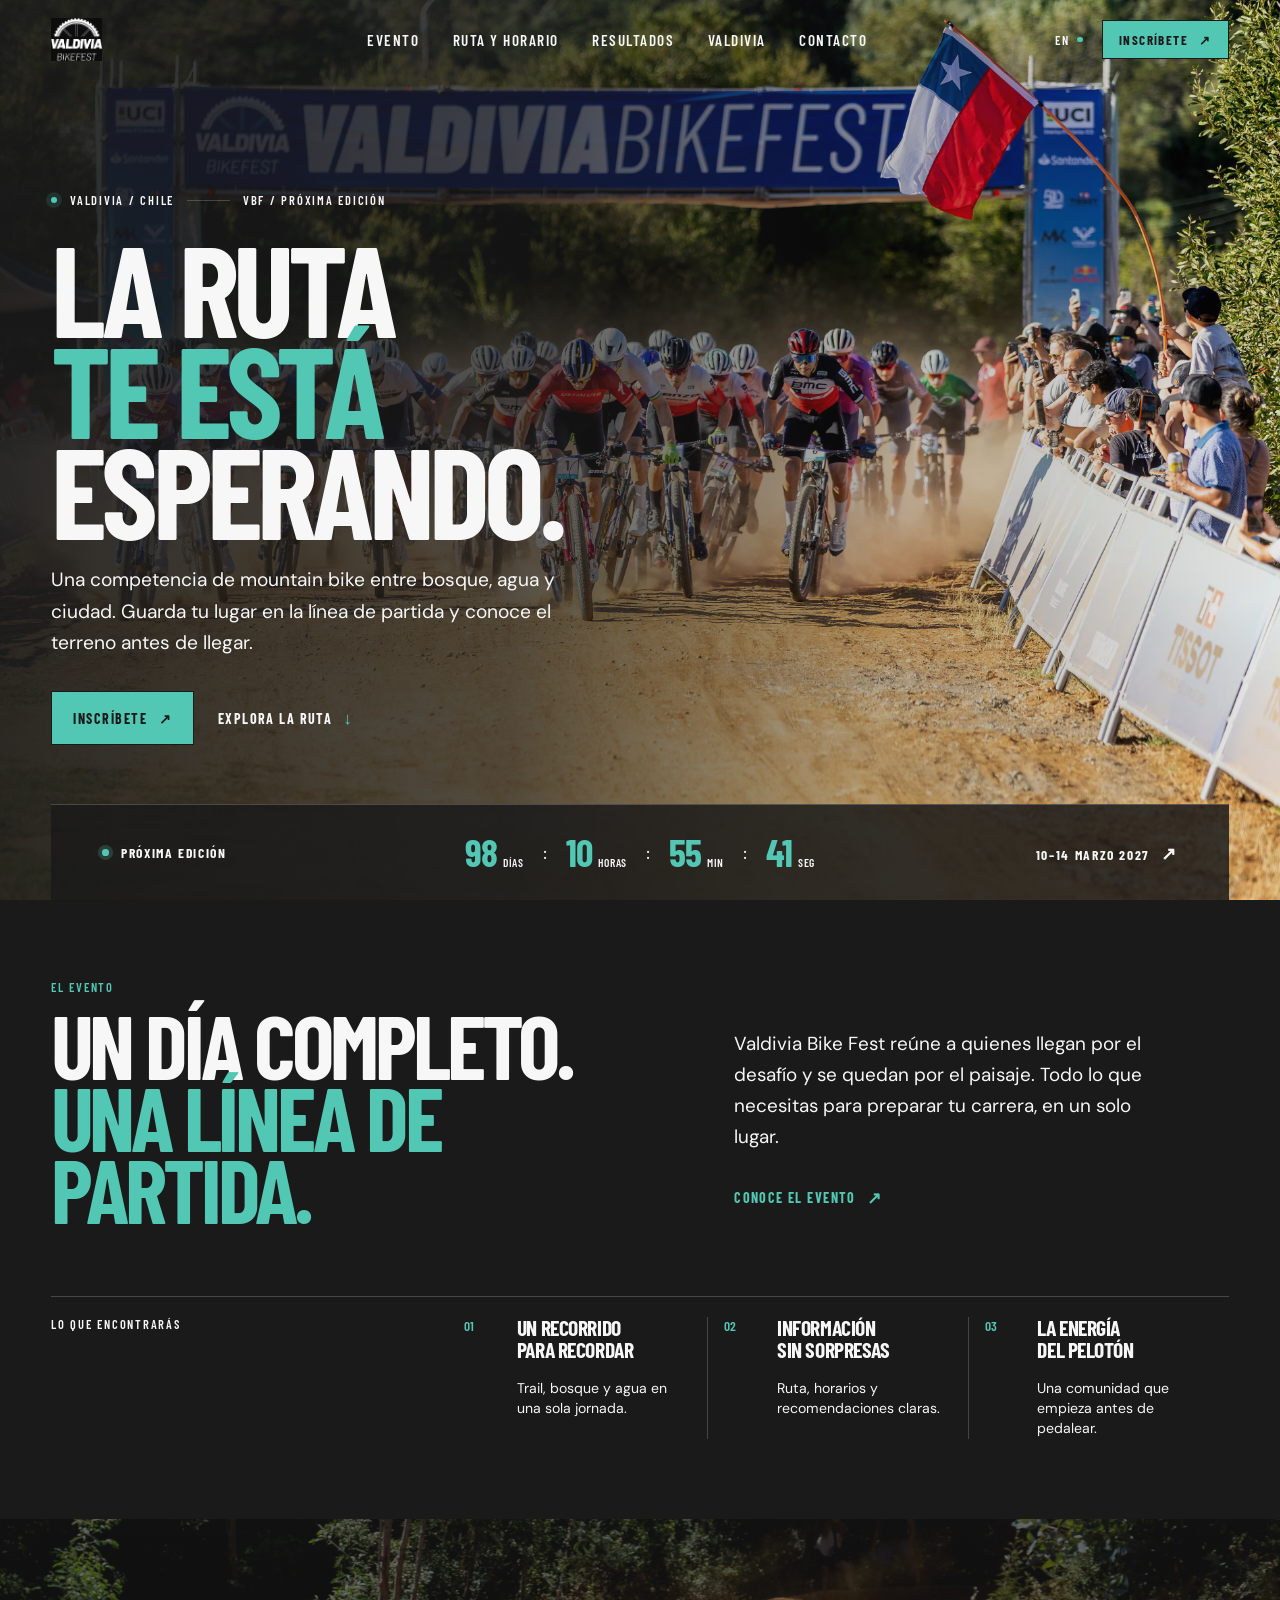
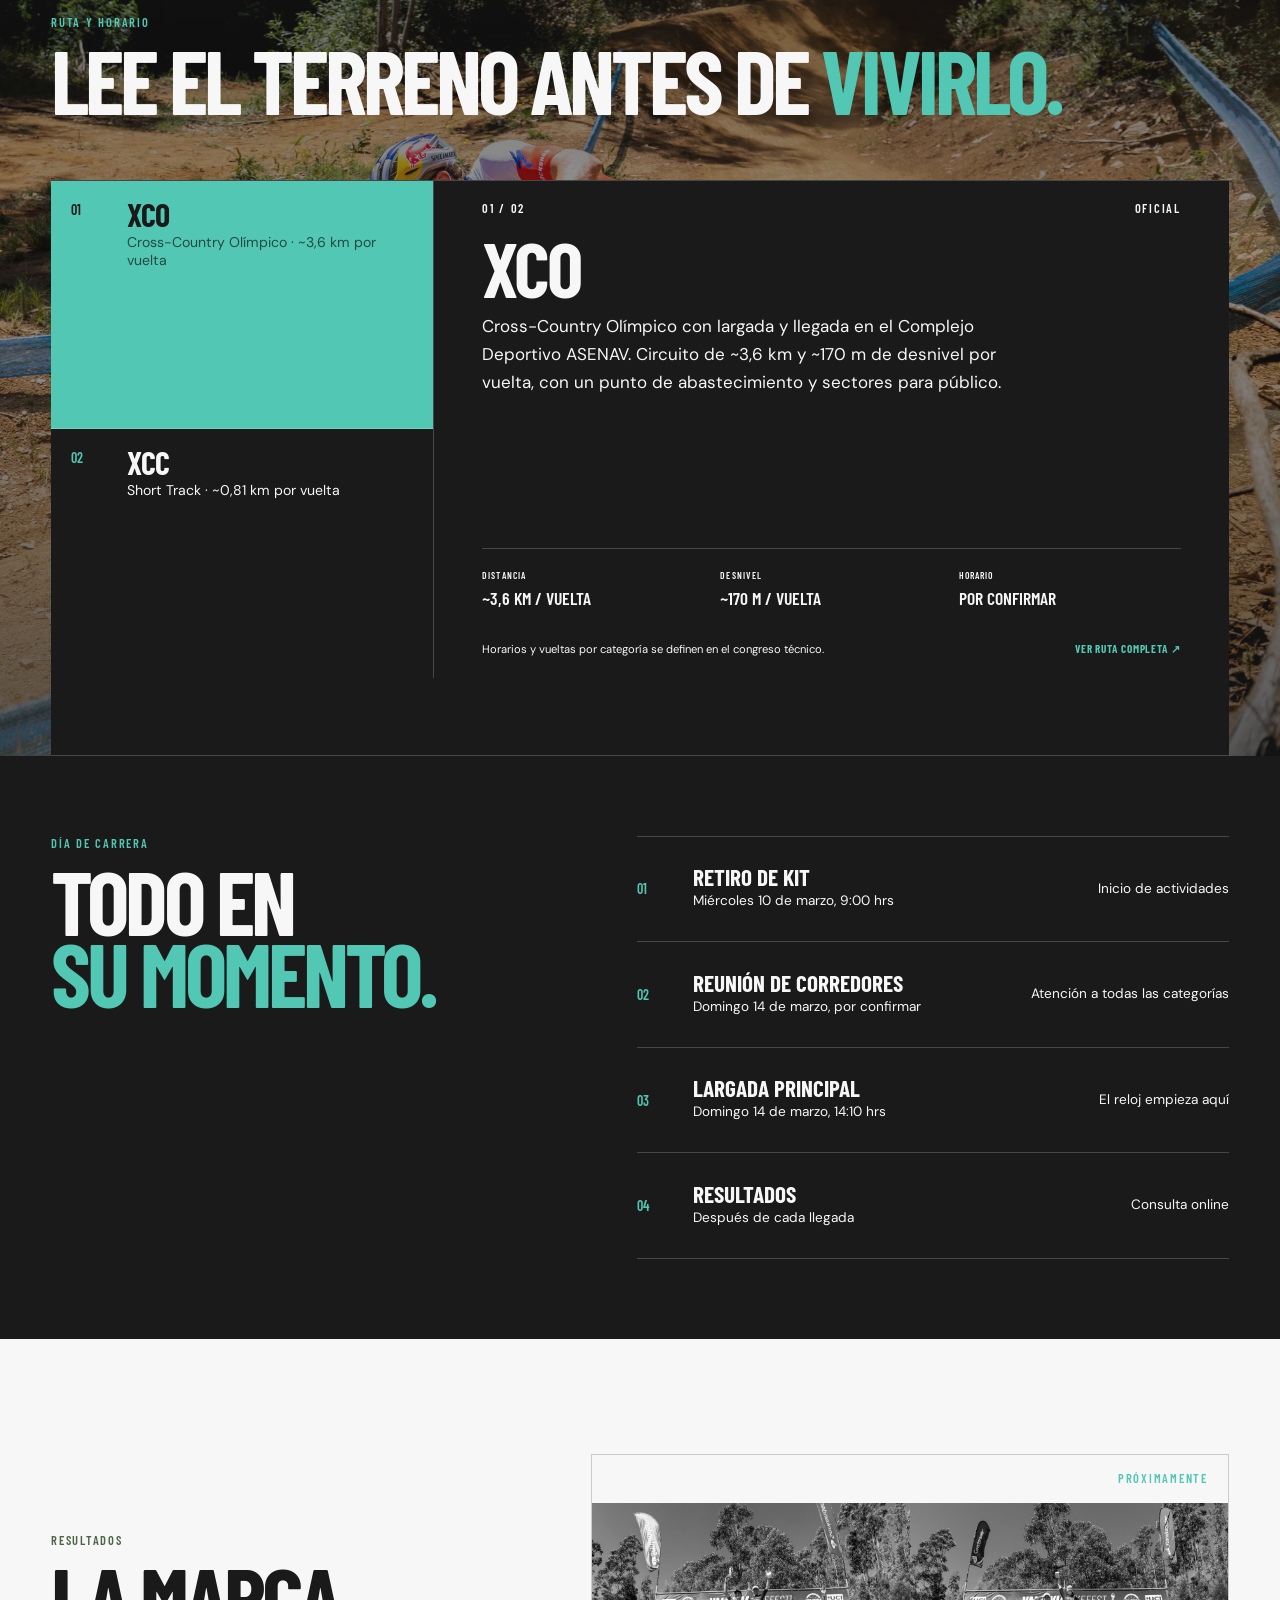
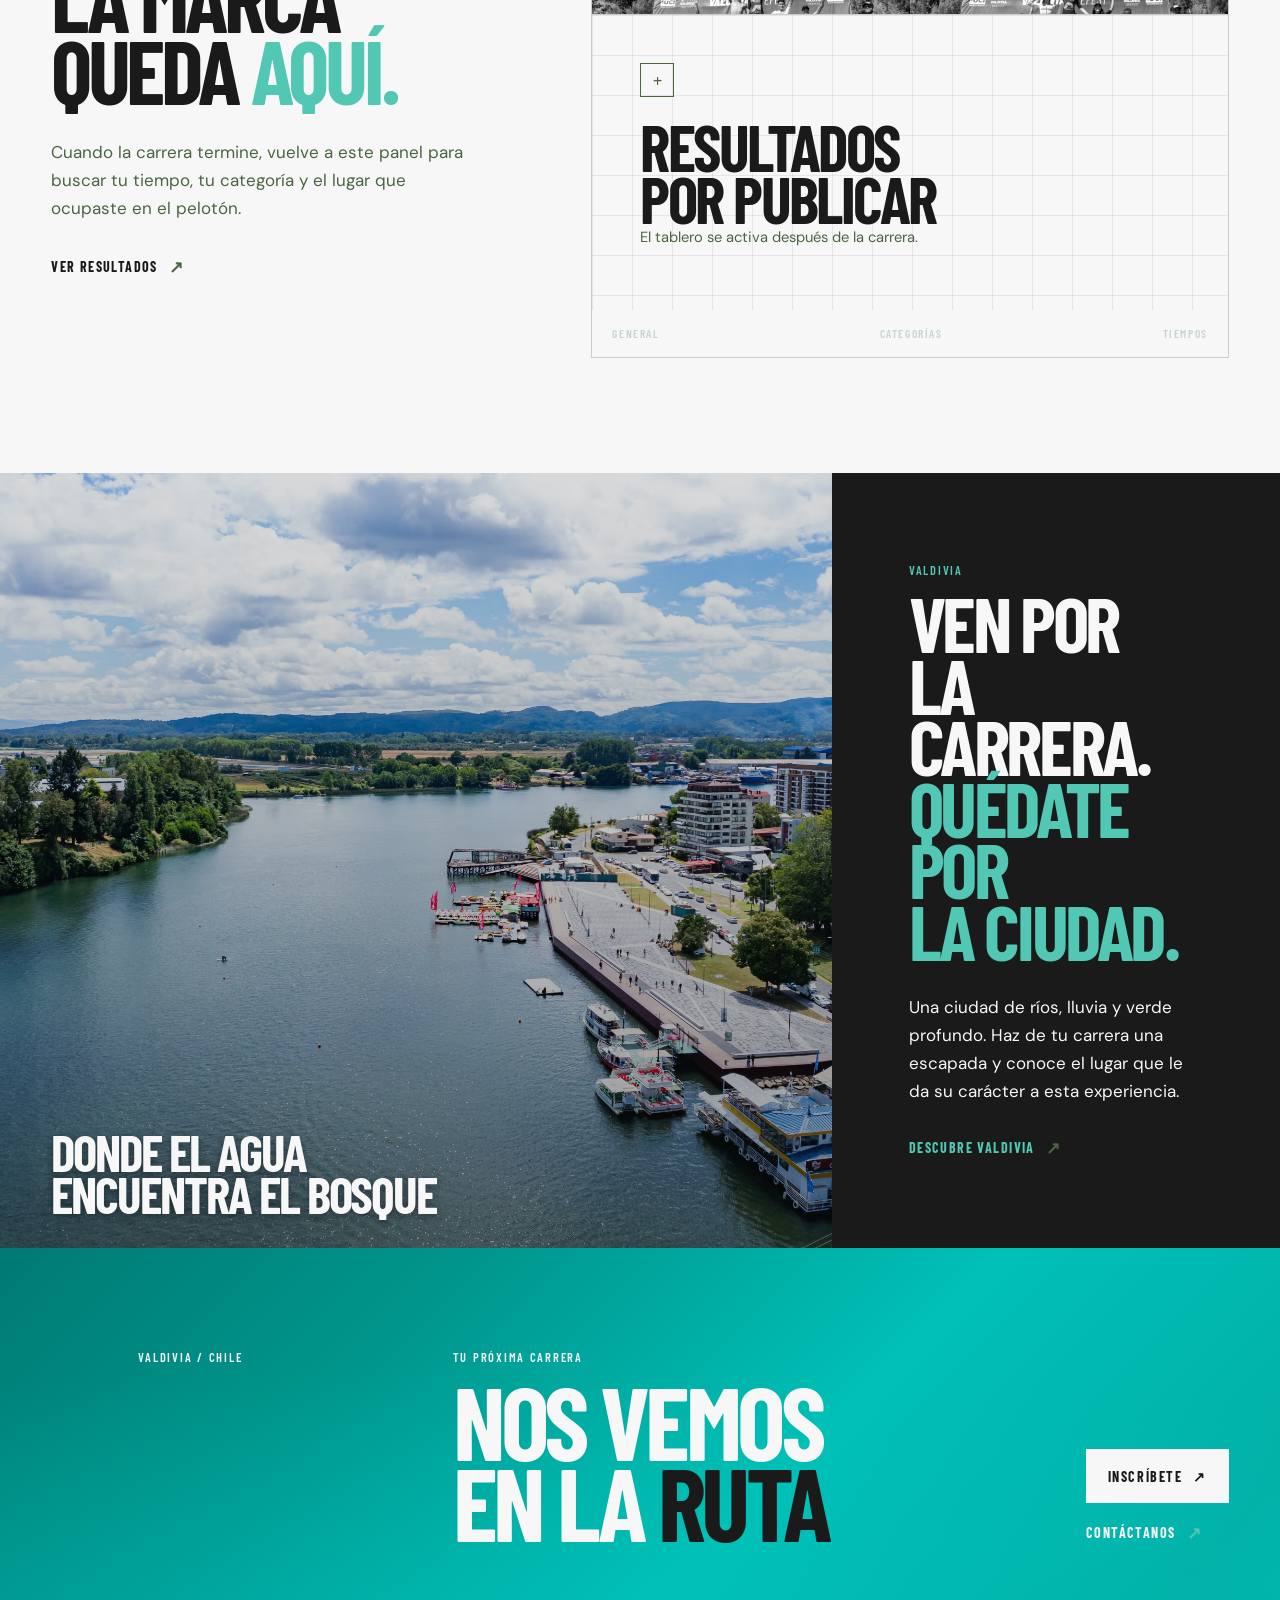
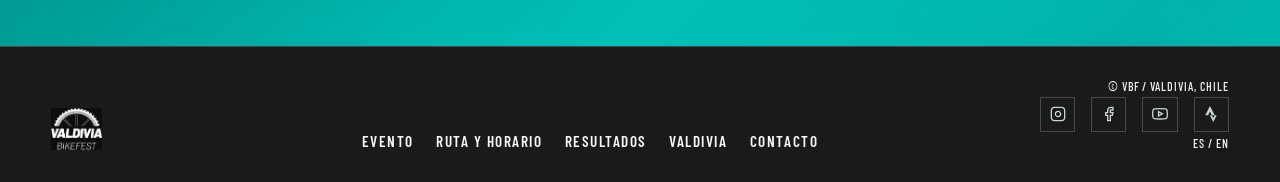
==== index.html @ 027a8214 "Correccion menu desplegable en formato mobile" ====
<!doctype html>
<html lang="es">
<head>
  <meta charset="utf-8">
  <meta name="viewport" content="width=device-width, initial-scale=1">
  <title>Valdivia Bike Fest | Competencia mountain bike en Valdivia</title>
  <meta name="description" content="Valdivia Bike Fest: competencia mountain bike en Valdivia, Chile. Conoce el evento, explora la ruta, revisa los horarios y prepárate para inscribirte.">
  <meta name="keywords" content="Valdivia Bike Fest, competencia mountain bike Valdivia, inscripciones mountain bike Valdivia, eventos mountain bike Chile">
  <meta property="og:title" content="Valdivia Bike Fest | La ruta te está esperando">
  <meta property="og:description" content="La carrera de mountain bike que conecta la energía del bosque valdiviano con la precisión de una gran jornada de competencia.">
  <meta property="og:type" content="website">
  <meta property="og:locale" content="es_CL">
  <link rel="preconnect" href="https://fonts.googleapis.com">
  <link rel="preconnect" href="https://fonts.gstatic.com" crossorigin>
  <link href="https://fonts.googleapis.com/css2?family=Barlow+Condensed:wght@500;600;700;800&family=DM+Sans:wght@400;500;600;700&display=swap" rel="stylesheet">
  <link rel="stylesheet" href="styles.css">
  <script type="application/ld+json">
  {
    "@context":"https://schema.org",
    "@type":"SportsEvent",
    "name":"Valdivia Bike Fest",
    "description":"Competencia de mountain bike en Valdivia, Chile.",
    "sport":"Mountain biking",
    "startDate":"2027-03-10T09:00:00-03:00",
    "endDate":"2027-03-14T18:00:00-03:00",
    "location":{"@type":"Place","name":"Complejo deportivo Asenav","address":{"@type":"PostalAddress","streetAddress":"Alonso Doce 998","addressLocality":"Valdivia","addressCountry":"CL"}},
    "url":"https://valdiviabikefest.cl"
  }
  </script>
</head>
<body>
  <!-- THESIS: Make the decision to ride tangible through a route-led control room, refusing the generic sports-event hero. OWN-WORLD: black, deep brand blue-green, turquoise route ink, supplied race photography, contour geometry, tabular data, and white type. STORY: visitors understand this is a real Valdivian race, inspect the route and practical details, then move to registration. FIRST VIEWPORT: a left-aligned invitation and CTA face a real race image with a living route overlay, status rail, and countdown. FORM: Trail Control Room, grounded direction 5, seed ec22fb5b. FINISH: unreviewed and undocumented is unfinished; this build ends with the finish review, the verdict, and DESIGN.md -->
  <div class="site-shell">
    <header class="site-header">
      <a class="wordmark" href="index.html" aria-label="Valdivia Bike Fest, inicio">
        <img class="wordmark-logo" src="img/logo%20cropped.png" alt="Valdivia Bike Fest">
      </a>
      <nav class="main-nav" aria-label="Navegación principal">
        <a href="#evento">Evento</a>
        <a href="#ruta">Ruta y horario</a>
        <a href="#resultados">Resultados</a>
        <a href="#valdivia">Valdivia</a>
        <a href="#contacto">Contacto</a>
      </nav>
      <div class="header-actions">
        <button class="language-toggle" type="button" aria-label="Cambiar idioma" data-language-toggle><span data-language-label>EN</span><span class="language-dot"></span></button>
        <a class="button button-small button-lime" href="https://www.eventrid.cl/eventos/mvk/valdivia-bikefest-2026" target="_blank" rel="noopener" data-registration>Inscríbete <span aria-hidden="true">↗</span></a>
        <button class="menu-toggle" type="button" aria-expanded="false" aria-controls="mobile-menu" aria-label="Abrir menú"><span></span><span></span></button>
      </div>
    </header>

    <div class="mobile-menu" id="mobile-menu" hidden>
      <nav aria-label="Navegación móvil">
        <a href="#evento">Evento</a>
        <a href="#ruta">Ruta y horario</a>
        <a href="#resultados">Resultados</a>
        <a href="#valdivia">Valdivia</a>
        <a href="#contacto">Contacto</a>
      </nav>
              <a class="button button-lime" href="https://www.eventrid.cl/eventos/mvk/valdivia-bikefest-2026" target="_blank" rel="noopener" data-registration>Inscríbete <span aria-hidden="true">↗</span></a>
    </div>
    <div class="menu-backdrop"></div>

    <main>
      <section class="hero" aria-labelledby="hero-title">
        <img class="hero-bg" src="img/carrera.avif" alt="" loading="eager" fetchpriority="high" aria-hidden="true">
        <div class="hero-content">
          <div class="hero-copy">
            <p class="signal-line"><span class="signal-pulse"></span> Valdivia / Chile <span class="signal-rule"></span> VBF / PRÓXIMA EDICIÓN</p>
            <h1 id="hero-title">La ruta<br><em>te está</em><br>esperando.</h1>
            <p class="hero-intro">Una competencia de mountain bike entre bosque, agua y ciudad. Guarda tu lugar en la línea de partida y conoce el terreno antes de llegar.</p>
            <div class="hero-actions">
      <a class="button button-lime" href="https://www.eventrid.cl/eventos/mvk/valdivia-bikefest-2026" target="_blank" rel="noopener" data-registration>Inscríbete <span aria-hidden="true">↗</span></a>
              <a class="text-link" href="#ruta">Explora la ruta <span aria-hidden="true">↓</span></a>
            </div>
          </div>
        </div>
        <div class="status-strip" aria-label="Estado del evento">
          <div class="status-label"><span class="status-dot"></span><span data-i18n="status">Próxima edición</span></div>
          <div class="countdown" data-countdown data-date="2027-03-14T14:10:00-03:00">
            <div><strong data-days>--</strong><span data-i18n="days">días</span></div><b>:</b><div><strong data-hours>--</strong><span data-i18n="hours">horas</span></div><b>:</b><div><strong data-minutes>--</strong><span data-i18n="minutes">min</span></div><b>:</b><div><strong data-seconds>--</strong><span data-i18n="seconds">seg</span></div>
          </div>
          <div class="status-message" data-countdown-message>10–14 marzo 2027 <span aria-hidden="true">↗</span></div>
        </div>
      </section>

      <section class="section event-section" id="evento" aria-labelledby="event-title">
        <div class="section-heading animate-on-scroll">
          <p class="section-kicker">El evento</p>
          <h2 id="event-title">Un día completo.<br><em>Una línea de partida.</em></h2>
        </div>
        <div class="event-intro animate-on-scroll">
          <p class="lead-copy">Valdivia Bike Fest reúne a quienes llegan por el desafío y se quedan por el paisaje. Todo lo que necesitas para preparar tu carrera, en un solo lugar.</p>
          <a class="arrow-link" href="evento.html">Conoce el evento <span aria-hidden="true">↗</span></a>
        </div>
        <div class="event-grid animate-on-scroll">
          <div class="event-grid-label">LO QUE ENCONTRARÁS</div>
          <ul class="info-list">
            <li><span>01</span><strong>Un recorrido<br>para recordar</strong><em>Trail, bosque y agua en una sola jornada.</em></li>
            <li><span>02</span><strong>Información<br>sin sorpresas</strong><em>Ruta, horarios y recomendaciones claras.</em></li>
            <li><span>03</span><strong>La energía<br>del pelotón</strong><em>Una comunidad que empieza antes de pedalear.</em></li>
          </ul>
        </div>
      </section>

      <section class="section route-section" id="ruta" aria-labelledby="route-title">
        <div class="route-header animate-on-scroll">
          <div class="section-heading"><p class="section-kicker">Ruta y horario</p><h2 id="route-title">Lee el terreno antes de <em>vivirlo.</em></h2></div>
        </div>
        <div class="interactive-route animate-on-scroll">
          <div class="route-controls" role="tablist" aria-label="Circuitos de la carrera">
            <button class="route-tab is-active" id="route-tab-xco" type="button" role="tab" aria-selected="true" aria-controls="route-panel" data-route-tab="xco"><span>01</span><strong>XCO</strong><small>Cross-Country Olímpico · ~3,6 km por vuelta</small></button>
            <button class="route-tab" id="route-tab-xcc" type="button" role="tab" aria-selected="false" aria-controls="route-panel" data-route-tab="xcc"><span>02</span><strong>XCC</strong><small>Short Track · ~0,81 km por vuelta</small></button>
          </div>
          <div class="route-detail" id="route-panel" role="tabpanel" aria-labelledby="route-tab-xco" tabindex="0" data-route-detail>
            <div class="route-detail-header">
              <div class="route-detail-top"><span data-route-index>01 / 02</span><span data-route-state>OFICIAL</span></div>
              <div class="route-detail-copy"><h3 data-route-title>XCO</h3><p data-route-description>Cross-Country Olímpico con largada y llegada en el Complejo Deportivo ASENAV. Circuito de ~3,6 km y ~170 m de desnivel por vuelta, con un punto de abastecimiento y sectores para público.</p></div>
            </div>
            <div class="route-detail-footer">
              <div class="route-data"><div><span>distancia</span><strong data-route-distance>~3,6 km / vuelta</strong></div><div><span>desnivel</span><strong data-route-elevation>~170 m / vuelta</strong></div><div><span>horario</span><strong data-route-time>por confirmar</strong></div></div>
              <div class="detail-footer"><span>Horarios y vueltas por categoría se definen en el congreso técnico.</span><a href="ruta.html">Ver ruta completa <span aria-hidden="true">↗</span></a></div>
            </div>
          </div>
        </div>
      </section>

      <section class="section schedule-section" aria-labelledby="schedule-title">
        <div class="schedule-title"><p class="section-kicker">Día de carrera</p><h2 id="schedule-title">Todo en<br><em>su momento.</em></h2></div>
        <div class="schedule-list">
          <div class="schedule-row"><time>01</time><div><strong>Retiro de kit</strong><span>Miércoles 10 de marzo, 9:00 hrs</span></div><em>Inicio de actividades</em></div>
          <div class="schedule-row"><time>02</time><div><strong>Reunión de corredores</strong><span>Domingo 14 de marzo, por confirmar</span></div><em>Atención a todas las categorías</em></div>
          <div class="schedule-row"><time>03</time><div><strong>Largada principal</strong><span>Domingo 14 de marzo, 14:10 hrs</span></div><em>El reloj empieza aquí</em></div>
          <div class="schedule-row"><time>04</time><div><strong>Resultados</strong><span>Después de cada llegada</span></div><em>Consulta online</em></div>
        </div>
      </section>

      <section class="results-section" id="resultados" aria-labelledby="results-title">
        <div class="results-copy"><p class="section-kicker">Resultados</p><h2 id="results-title">La marca<br>queda <em>aquí.</em></h2><p>Cuando la carrera termine, vuelve a este panel para buscar tu tiempo, tu categoría y el lugar que ocupaste en el pelotón.</p><a class="arrow-link" href="resultados.html">Ver resultados <span aria-hidden="true">↗</span></a></div>
        <div class="results-board"><div class="results-board-head"><span>VBF / RESULTADOS</span><span>PRÓXIMAMENTE</span></div><div class="results-photo-grid"><img src="img/resultados_hombre.avif" alt="Corredor de mountain bike en competencia" loading="lazy"><img src="img/resultados_mujer.avif" alt="Corredora de mountain bike en competencia" loading="lazy"></div><div class="results-empty"><div class="empty-cross">+</div><strong>Resultados<br>por publicar</strong><p>El tablero se activa después de la carrera.</p></div><div class="results-board-foot"><span>GENERAL</span><span>CATEGORÍAS</span><span>TIEMPOS</span></div></div>
      </section>

      <section class="valdivia-section" id="valdivia" aria-labelledby="valdivia-title">
        <div class="valdivia-carousel" aria-hidden="true">
          <img src="img/valdivia_1.avif" alt="" loading="lazy" class="carousel-img active">
          <img src="img/valdivia_2.avif" alt="" loading="lazy" class="carousel-img">
          <img src="img/valdivia_3.avif" alt="" loading="lazy" class="carousel-img">
          <img src="img/valdivia_4.avif" alt="" loading="lazy" class="carousel-img">
          <span class="map-phrase">DONDE EL AGUA<br>ENCUENTRA EL BOSQUE</span>
        </div>
        <div class="valdivia-copy"><p class="section-kicker">Valdivia</p><h2>Ven por<br>la carrera.<br><em>Quédate por<br>la ciudad.</em></h2><p>Una ciudad de ríos, lluvia y verde profundo. Haz de tu carrera una escapada y conoce el lugar que le da su carácter a esta experiencia.</p><a class="arrow-link" href="valdivia.html">Descubre Valdivia <span aria-hidden="true">↗</span></a></div>
      </section>

      <section class="final-cta" id="contacto" aria-labelledby="contact-title"><div class="cta-coordinate">VALDIVIA / CHILE</div><div><p class="section-kicker">Tu próxima carrera</p><h2 id="contact-title">Nos vemos<br>en la <em>ruta</em></h2></div><div class="cta-actions"><a class="button button-lime" href="https://www.eventrid.cl/eventos/mvk/valdivia-bikefest-2026" target="_blank" rel="noopener" data-registration>Inscríbete <span aria-hidden="true">↗</span></a><a class="text-link text-link-light" href="contacto.html">Contáctanos <span aria-hidden="true">↗</span></a></div></section>
    </main>

    <footer class="site-footer"><a class="wordmark footer-wordmark" href="index.html"><img class="wordmark-logo" src="img/logo%20cropped.png" alt="Valdivia Bike Fest"></a><div class="footer-links"><a href="evento.html">Evento</a><a href="ruta.html">Ruta y horario</a><a href="resultados.html">Resultados</a><a href="valdivia.html">Valdivia</a><a href="contacto.html">Contacto</a></div><div class="footer-meta"><span>© VBF / Valdivia, Chile</span><div class="footer-social"><a href="https://instagram.com/valdiviabikefest_" target="_blank" rel="noopener" aria-label="Instagram"><svg width="18" height="18" viewBox="0 0 24 24" fill="none" stroke="currentColor" stroke-width="2"><rect x="2" y="2" width="20" height="20" rx="5"/><path d="M16 11.37A4 4 0 1 1 12.63 8 4 4 0 0 1 16 11.37z"/><line x1="17.5" y1="6.5" x2="17.51" y2="6.5"/></svg></a><a href="https://facebook.com/valdiviabikefest_" target="_blank" rel="noopener" aria-label="Facebook"><svg width="18" height="18" viewBox="0 0 24 24" fill="none" stroke="currentColor" stroke-width="2"><path d="M18 2h-3a5 5 0 0 0-5 5v3H7v4h3v8h4v-8h3l1-4h-4V7a1 1 0 0 1 1-1h3z"/></svg></a><a href="https://youtube.com/" target="_blank" rel="noopener" aria-label="YouTube"><svg width="18" height="18" viewBox="0 0 24 24" fill="none" stroke="currentColor" stroke-width="2"><path d="M22.54 6.42a2.78 2.78 0 0 0-1.94-2C18.88 4 12 4 12 4s-6.88 0-8.6.46a2.78 2.78 0 0 0-1.94 2A29 29 0 0 0 1 11.75a29 29 0 0 0 .46 5.33A2.78 2.78 0 0 0 3.4 19c1.72.46 8.6.46 8.6.46s6.88 0 8.6-.46a2.78 2.78 0 0 0 1.94-2 29 29 0 0 0 .46-5.25 29 29 0 0 0-.46-5.33z"/><polygon points="9.75 15.02 15.5 11.75 9.75 8.48 9.75 15.02"/></svg></a><a href="https://strava.com/" target="_blank" rel="noopener" aria-label="Strava"><svg width="18" height="18" viewBox="0 0 24 24" fill="currentColor"><path d="M15.387 17.944l-2.089-4.116h-3.065L15.387 24l5.15-10.172h-3.066m-7.008-5.599l2.836 5.598h4.172L10.463 0l-7 13.828h4.169"/></svg></a></div><span>ES / EN</span></div></footer>
  </div>
  <div class="toast" role="status" aria-live="polite" hidden></div>
  <script src="script.js"></script>
</body>
</html>
---- styles.css ----
@import url('https://fonts.googleapis.com/css2?family=Barlow+Condensed:wght@500;600;700;800&family=DM+Sans:wght@400;500;600;700&display=swap');

:root {
  --ink: #1A1A1A;
  --ink-soft: #4C6444;
  --paper: #F7F7F7;
  --paper-dim: #c8d5ce;
  --line: rgba(247, 247, 247, .2);
  --turquoise: #52C7B4;
  --brand-deep: #4C6444;
  --display: "Barlow Condensed", "Arial Narrow", sans-serif;
  --body: "DM Sans", Arial, sans-serif;
  --pad: clamp(1.25rem, 4vw, 4.75rem);
  --event-strip-h: 9.5rem;
}

* { box-sizing: border-box; }
html { scroll-behavior: smooth; scroll-padding-top: 5rem; }
body { margin: 0; background: var(--ink); color: var(--paper); font-family: var(--body); font-size: 17px; line-height: 1.5; }
a { color: inherit; text-decoration: none; }
button { color: inherit; font: inherit; }
button:focus-visible, a:focus-visible { outline: 2px solid var(--turquoise); outline-offset: 5px; }
em { color: var(--turquoise); font-style: normal; }
.site-shell { overflow: clip; background: var(--ink); }

.site-header { min-height: 5rem; padding: 1.05rem var(--pad); display: flex; align-items: center; gap: 2rem; border-bottom: 1px solid transparent; position: fixed; top: 0; left: 0; right: 0; z-index: 20; background: transparent; box-shadow: none; transition: background .3s ease, box-shadow .3s ease, border-color .3s ease; }
.site-header.is-scrolled { background: var(--ink); box-shadow: 0 8px 24px rgba(0,0,0,.22); border-bottom-color: rgba(247,247,247,.28); }
.wordmark { display: inline-flex; align-items: center; min-width: 8rem; }
.wordmark-logo { display: block; width: clamp(3rem, 4vw, 3.75rem); height: auto; filter: invert(1); }
.wordmark::before { content: ""; display: block; width: clamp(3rem, 4vw, 3.75rem); aspect-ratio: 1.35; background: url("img/logo%20cropped.png") center / contain no-repeat; filter: invert(1); }
.wordmark:has(.wordmark-logo)::before { display: none; }
.wordmark-mark, .wordmark-name { position: absolute; width: 1px; height: 1px; padding: 0; margin: -1px; overflow: hidden; clip: rect(0, 0, 0, 0); white-space: nowrap; border: 0; }
.wordmark-mark { font: 800 1.7rem/.8 var(--display); letter-spacing: -.06em; color: var(--turquoise); }
.wordmark-name { font: 600 .58rem/1.05 var(--display); text-transform: uppercase; letter-spacing: .12em; }
.main-nav { display: flex; align-items: center; gap: clamp(1rem, 2.6vw, 2.75rem); margin-inline: auto; }
.main-nav a, .footer-links a { font: 600 .95rem var(--display); letter-spacing: .1em; text-transform: uppercase; color: var(--paper); transition: color .2s ease; }
.main-nav a:hover, .footer-links a:hover { color: var(--turquoise); }
.header-actions { display: flex; align-items: center; gap: 1.2rem; }
.language-toggle { border: 0; background: transparent; padding: .35rem 0; display: flex; gap: .5rem; align-items: center; font: 600 .78rem var(--display); letter-spacing: .1em; cursor: pointer; }
.language-dot, .signal-pulse, .status-dot { display: inline-block; width: .42rem; height: .42rem; border-radius: 50%; background: var(--turquoise); box-shadow: 0 0 0 .25rem rgba(82,199,180,.16); }
.language-dot { width: .35rem; height: .35rem; box-shadow: none; }
.button { display: inline-flex; align-items: center; justify-content: center; gap: .7rem; min-height: 3.4rem; padding: .85rem 1.3rem; border: 1px solid var(--turquoise); background: var(--turquoise); color: var(--ink); font: 700 .88rem var(--display); letter-spacing: .11em; text-transform: uppercase; transition: transform .2s ease, background .2s ease, color .2s ease; }
.button:hover { transform: translateY(-3px); background: var(--paper); border-color: var(--paper); }
.button-small { min-height: 2.45rem; padding: .65rem 1rem; font-size: .82rem; }
.menu-toggle { display: none; border: 0; background: transparent; padding: .5rem; cursor: pointer; position: relative; width: 2.55rem; height: 2.55rem; }
.menu-toggle span { display: block; width: 1.55rem; height: 1px; background: var(--paper); position: absolute; left: 50%; margin-left: -.775rem; transition: transform .25s ease, top .25s ease; }
.menu-toggle span:first-child { top: .85rem; }
.menu-toggle span:last-child { top: 1.55rem; }
.menu-toggle.is-active span:first-child { top: 1.2rem; transform: rotate(45deg); }
.menu-toggle.is-active span:last-child { top: 1.2rem; transform: rotate(-45deg); }
.mobile-menu { display: none; }
.mobile-menu[hidden] { display: none !important; }
.menu-backdrop { display: none; }

.hero { min-height: 100vh; padding: calc(5rem + clamp(2rem, 6vh, 4.5rem)) var(--pad) 0; display: grid; grid-template-rows: 1fr auto; align-items: center; position: relative; overflow: hidden; }
.hero-bg { position: absolute; inset: 0; width: 100%; height: 100%; object-fit: cover; z-index: 0; }
.hero::before { content: ""; position: absolute; inset: 0; background: linear-gradient(90deg, rgba(26,26,26,.92) 0%, rgba(26,26,26,.75) 40%, rgba(26,26,26,.3) 70%, rgba(26,26,26,.1) 100%); z-index: 1; }
.hero-content { position: relative; z-index: 2; display: grid; grid-template-columns: minmax(20rem, 1fr) minmax(0, 1fr); gap: clamp(2rem, 6vw, 7rem); align-items: start; }
.hero-copy { max-width: 37rem; position: relative; z-index: 1; align-self: start; }
.signal-line, .section-kicker, .board-topline, .board-bottomline, .route-detail-top, .results-board-head, .results-board-foot, .event-grid-label, .cta-coordinate { margin: 0; font: 600 .78rem/1.2 var(--display); letter-spacing: .14em; text-transform: uppercase; }
.signal-line { display: flex; align-items: center; gap: .8rem; color: var(--paper); }
.signal-rule { width: 2.7rem; height: 1px; background: var(--line); }
.signal-pulse { width: .38rem; height: .38rem; box-shadow: 0 0 0 .3rem rgba(82,199,180,.14); }
h1, h2, h3, p { margin-top: 0; }
h1, h2 { font-family: var(--display); font-weight: 700; letter-spacing: -.045em; text-transform: uppercase; }
h1 { margin: 1.8rem 0 1.5rem; font-size: clamp(5rem, 10vw, 9rem); line-height: .79; }
.hero-intro { max-width: 34rem; margin-bottom: 2rem; color: var(--paper); font-size: clamp(1.05rem, 1.6vw, 1.2rem); line-height: 1.65; }
.hero-actions, .cta-actions { display: flex; align-items: center; gap: 1.5rem; }
.text-link, .arrow-link { display: inline-flex; align-items: center; gap: .7rem; font: 700 .88rem var(--display); letter-spacing: .1em; text-transform: uppercase; }
.text-link span, .arrow-link span { color: var(--turquoise); font-size: 1.2em; transition: transform .2s ease; }
.text-link:hover span, .arrow-link:hover span { transform: translate(3px, -3px); }


.board-topline, .board-bottomline { display: flex; justify-content: space-between; color: var(--paper); font-size: .72rem; }
.board-topline { padding: 0 .25rem .8rem; border-bottom: 1px solid var(--line); }
.board-bottomline { padding: .8rem .25rem 0; border-top: 1px solid var(--line); font-size: .68rem; }
.route-map-wrap { position: relative; height: 31rem; overflow: hidden; }
.route-map { width: 100%; height: 100%; display: block; }
.contours { stroke: rgba(137, 160, 143, .28); stroke-width: 1; }
.water-lines { stroke: rgba(76, 135, 182, .6); stroke-width: 16; opacity: .4; }
.route-shadow { fill: none; stroke: rgba(212,255,63,.18); stroke-width: 13; stroke-linecap: round; stroke-linejoin: round; }
.route-line { fill: none; stroke: var(--turquoise); stroke-width: 3.4; stroke-linecap: round; stroke-linejoin: round; stroke-dasharray: 7 7; animation: route-dash 18s linear infinite; }
@keyframes route-dash { to { stroke-dashoffset: -210; } }
.route-nodes circle { fill: var(--ink); stroke: var(--turquoise); stroke-width: 3; }
.route-nodes circle:first-child, .route-nodes circle:last-child { fill: var(--turquoise); }
.map-labels { font: 600 10px var(--display); letter-spacing: .13em; fill: var(--paper); }
.map-cross { stroke: rgba(233,237,226,.55); stroke-width: 1; }
.map-legend { position: absolute; bottom: 1rem; left: 1rem; display: flex; gap: 1rem; font: 600 .72rem var(--display); letter-spacing: .08em; text-transform: uppercase; color: var(--paper); }
.map-legend i { display: inline-block; width: 1.8rem; height: 2px; margin-right: .35rem; vertical-align: middle; }
.legend-route { background: var(--turquoise); }.legend-water { background: var(--brand-deep); }
.hero-side-note { position: absolute; right: 1rem; bottom: 2rem; writing-mode: vertical-rl; color: var(--paper); font: 600 .72rem/1.2 var(--display); letter-spacing: .16em; text-align: right; }
.hero-side-note strong { color: var(--turquoise); }

.status-strip { position: relative; z-index: 2; min-height: 6rem; padding: 1rem var(--pad); display: grid; grid-template-columns: 1fr 1.2fr 1fr; gap: 1rem; align-items: center; background: rgba(26,26,26,.85); color: var(--paper); border-top: 1px solid var(--line); animation: status-reveal .9s cubic-bezier(.22,1,.36,1) .35s both; }
@keyframes status-reveal { from { opacity: 0; transform: translateY(1.75rem); } to { opacity: 1; transform: translateY(0); } }
.status-label, .status-message { font: 700 .85rem var(--display); letter-spacing: .12em; text-transform: uppercase; color: var(--paper); }.status-label { display: flex; gap: .75rem; align-items: center; }.status-dot { background: var(--turquoise); box-shadow: 0 0 0 .25rem rgba(82,199,180,.2); }
.countdown { display: flex; justify-content: center; gap: clamp(.5rem, 1.5vw, 1.4rem); align-items: center; }.countdown > div { display: flex; align-items: baseline; gap: .35rem; }.countdown strong { font: 700 clamp(1.8rem, 3vw, 3rem)/1 var(--display); letter-spacing: -.02em; color: var(--turquoise); }.countdown span { font: 600 .72rem var(--display); text-transform: uppercase; letter-spacing: .05em; color: var(--paper); }.countdown b { font: 400 1.2rem var(--display); color: var(--paper); }.status-message { text-align: right; }.status-message span { margin-left: .4rem; font-size: 1.3em; }

.section { padding: clamp(5rem, 10vw, 4rem) var(--pad); }
.section-heading h2, .schedule-title h2, .results-copy h2, .valdivia-copy h2, .final-cta h2 { margin: .9rem 0 0; font-size: clamp(3.8rem, 7vw, 7.2rem); line-height: .8; }
.section-kicker { color: var(--turquoise); }.event-section { display: grid; grid-template-columns: 1.08fr .92fr; column-gap: clamp(2rem, 8vw, 10rem); }
.event-intro { padding-top: 3rem; max-width: 27rem; }.lead-copy { margin-bottom: 2rem; font-size: 1.18rem; line-height: 1.65; color: var(--paper); }.arrow-link { color: var(--turquoise); }
.event-grid { grid-column: 1 / -1; display: grid; grid-template-columns: 1.08fr 2fr; border-top: 1px solid var(--line); padding-top: 1.25rem; }.event-grid-label { color: var(--paper); }.info-list { list-style: none; margin: 0; padding: 0; display: grid; grid-template-columns: repeat(3, 1fr); gap: 1rem; }.info-list li { padding-right: 1rem; border-right: 1px solid var(--line); display: grid; grid-template-columns: 2.5rem 1fr; align-content: start; gap: .8rem; }.info-list li:last-child { border: 0; }.info-list span { color: var(--turquoise); font: 600 .85rem var(--display); }.info-list strong { font: 700 1.35rem/1 var(--display); letter-spacing: -.02em; text-transform: uppercase; }.info-list em { grid-column: 2; margin-top: .4rem; color: var(--paper); font: 400 .88rem/1.4 var(--body); }

#event-title { min-height: 3.2em; }
.event-intro .lead-copy { min-height: 6.6em; }
.info-list em { min-height: 2.8em; }
@media (min-width: 761px) and (max-width: 1200px) { .info-list strong { min-height: 3em; } }

.route-section { position: relative; padding-top: 0; padding-bottom: 0; background: url('img/terreno.avif') center / cover no-repeat; }.route-section::before { content: ""; position: absolute; inset: 0; background: linear-gradient(180deg, rgba(26,26,26,.65) 0%, rgba(26,26,26,.45) 40%, rgba(26,26,26,.72) 100%); z-index: 0; }.route-section > * { position: relative; z-index: 1; }.route-header { display: flex; justify-content: space-between; gap: 3rem; align-items: end; margin-bottom: 0; padding: clamp(6rem, 12vw, 4rem) 0 clamp(4rem, 8vw, 4rem); }.route-header-copy { width: min(100%, 25rem); margin-bottom: .25rem; color: var(--paper); line-height: 1.65; }.interactive-route { display: grid; grid-template-columns: .65fr 1.35fr; border-top: 1px solid var(--line); border-bottom: 1px solid var(--line); background: var(--ink); padding-bottom: clamp(3rem, 6vw, 6rem); height: 36rem; overflow: hidden; }.route-controls { display: grid; grid-template-rows: repeat(2, 1fr); border-right: 1px solid var(--line); overflow: hidden; }.route-tab { width: 100%; height: 100%; min-height: 9rem; display: grid; grid-template-columns: 2.5rem 1fr; grid-template-rows: auto 1fr; align-content: center; gap: .3rem 1rem; padding: 1.25rem; text-align: left; background: transparent; border: 0; border-bottom: 1px solid var(--line); cursor: pointer; transition: background .2s ease, color .2s ease; overflow: hidden; }.route-tab:last-child { border-bottom: 0; }.route-tab span { grid-row: 1 / 3; color: var(--turquoise); font: 600 .88rem var(--display); }.route-tab strong { font: 700 2rem/.85 var(--display); letter-spacing: -.02em; text-transform: uppercase; }.route-tab small { color: var(--paper); font-size: .88rem; overflow: hidden; text-overflow: ellipsis; display: -webkit-box; -webkit-line-clamp: 2; -webkit-box-orient: vertical; line-height: 1.3; }.route-tab:hover, .route-tab.is-active { background: var(--turquoise); color: var(--ink); }.route-tab.is-active span, .route-tab:hover span { color: var(--ink); }.route-tab.is-active small, .route-tab:hover small { color: rgba(16,22,19,.7); }.route-detail { padding: 1.25rem 3rem; display: flex; flex-direction: column; justify-content: space-between; height: 100%; overflow: hidden; }.route-detail-header { display: flex; flex-direction: column; }.route-detail-footer { display: flex; flex-direction: column; }.route-detail-top { display: flex; justify-content: space-between; color: var(--paper); }.route-detail-copy { max-width: 35rem; overflow: hidden; }.route-detail h3 { margin: 1.2rem 0 .75rem; font: 700 clamp(3rem, 6vw, 6rem)/.85 var(--display); letter-spacing: -.04em; text-transform: uppercase; }.route-detail p { margin: 0; color: var(--paper); max-width: 35rem; line-height: 1.65; overflow: hidden; display: -webkit-box; -webkit-line-clamp: 3; -webkit-box-orient: vertical; }.route-data { display: grid; grid-template-columns: repeat(3, 1fr); gap: 1rem; padding-top: 1.25rem; border-top: 1px solid var(--line); }.route-data div { display: grid; gap: .35rem; }.route-data span { color: var(--paper); font: 600 .6rem var(--display); letter-spacing: .12em; text-transform: uppercase; }.route-data strong { font: 600 1.1rem var(--display); text-transform: uppercase; }.detail-footer { display: flex; justify-content: space-between; gap: 1rem; align-items: center; margin-top: 2rem; color: var(--paper); font-size: .7rem; }.detail-footer a { color: var(--turquoise); font-weight: 700; text-transform: uppercase; font-family: var(--display); letter-spacing: .08em; }

.schedule-section { position: relative; display: grid; grid-template-columns: .9fr 1.1fr; gap: clamp(2rem, 8vw, 10rem); background: url('img/bajada.avif') center / cover no-repeat fixed; overflow: hidden; }.schedule-section::before { content: ""; position: absolute; inset: 0; background: linear-gradient(180deg, rgba(26,26,26,.82) 0%, rgba(26,26,26,.7) 50%, rgba(26,26,26,.82) 100%); z-index: 0; }.schedule-section > * { position: relative; z-index: 1; }.schedule-title { align-self: start; }.schedule-list { border-top: 1px solid var(--line); }.schedule-row { display: grid; grid-template-columns: 2.5rem 1fr auto; gap: 1rem; align-items: center; min-height: 6.6rem; border-bottom: 1px solid var(--line); }.schedule-row time { color: var(--turquoise); font: 600 .88rem var(--display); }.schedule-row div { display: grid; gap: .2rem; }.schedule-row strong { font: 700 1.45rem/.95 var(--display); text-transform: uppercase; }.schedule-row span, .schedule-row em { color: var(--paper); font-size: .85rem; font-style: normal; }.schedule-row em { text-align: right; }
.results-section { padding: clamp(5rem, 9vw, 9rem) var(--pad); display: grid; grid-template-columns: .8fr 1.2fr; gap: clamp(3rem, 9vw, 11rem); align-items: center; background: var(--paper); color: var(--ink); }.results-section .section-kicker { color: #668b22; }.results-copy p:not(.section-kicker) { max-width: 27rem; margin: 2rem 0; color: #526058; line-height: 1.65; }.results-copy .arrow-link { color: var(--ink); }.results-copy .arrow-link span { color: #668b22; }.results-board { min-height: 27rem; display: flex; flex-direction: column; border: 1px solid rgba(16,22,19,.2); }.results-board-head, .results-board-foot { display: flex; justify-content: space-between; padding: 1rem; border-bottom: 1px solid rgba(16,22,19,.2); font-size: .72rem; }.results-board-head span:last-child { color: #668b22; }.results-empty { flex: 1; padding: 3rem; display: flex; flex-direction: column; justify-content: center; background-image: linear-gradient(rgba(16,22,19,.08) 1px, transparent 1px), linear-gradient(90deg, rgba(16,22,19,.08) 1px, transparent 1px); background-size: 2.5rem 2.5rem; }.empty-cross { width: 2.1rem; height: 2.1rem; display: grid; place-items: center; margin-bottom: 1.5rem; border: 1px solid #668b22; color: #668b22; font: 400 1.3rem var(--display); }.results-empty strong { font: 700 clamp(2.5rem, 5vw, 5rem)/.82 var(--display); text-transform: uppercase; letter-spacing: -.04em; }.results-empty p { color: #526058; font-size: .92rem; }.results-board-foot { border-top: 1px solid rgba(16,22,19,.2); border-bottom: 0; color: #526058; }

.valdivia-section { min-height: 42rem; display: grid; grid-template-columns: 1.3fr .7fr; background: var(--ink); color: var(--paper); }.valdivia-carousel { min-height: 42rem; position: relative; overflow: hidden; }.carousel-img { position: absolute; inset: 0; width: 100%; height: 100%; object-fit: cover; opacity: 0; transition: opacity 1.5s ease-in-out; }.carousel-img.active { opacity: 1; }.valdivia-carousel::before { content: ""; position: absolute; inset: 0; background: linear-gradient(180deg, rgba(16,22,19,.15) 0%, rgba(16,22,19,.4) 100%); z-index: 1; }.map-phrase { position: absolute; left: var(--pad); bottom: 2rem; z-index: 2; font: 700 clamp(2.1rem, 4vw, 4.5rem)/.83 var(--display); letter-spacing: -.04em; text-transform: uppercase; color: var(--paper); text-shadow: 0 2px 8px rgba(0,0,0,.4); }.valdivia-copy { padding: clamp(3rem, 7vw, 7rem) clamp(2rem, 6vw, 6rem); display: flex; flex-direction: column; align-items: flex-start; justify-content: center; }.valdivia-copy h2 { font-size: clamp(3.7rem, 6vw, 6rem); }.valdivia-copy p:not(.section-kicker) { margin: 2rem 0; max-width: 24rem; color: var(--paper); line-height: 1.65; }.valdivia-copy .arrow-link { color: var(--turquoise); }.valdivia-copy .arrow-link span { color: var(--turquoise); }
.final-cta { padding: clamp(4rem, 8vw, 8rem) var(--pad); display: grid; grid-template-columns: 1fr 2fr 1fr; gap: 2rem; align-items: end; justify-items: center; background: var(--brand-deep); color: var(--paper); }.final-cta .section-kicker { color: var(--paper); }.final-cta h2 { font-size: clamp(4rem, 8vw, 8rem); }.final-cta em { color: var(--ink); }.cta-coordinate { align-self: start; color: var(--paper); }.cta-actions { justify-self: end; flex-direction: column; align-items: flex-start; gap: 1.2rem; }.button-lime { border-color: var(--ink); }.final-cta .button-lime { background: var(--paper); color: var(--ink); border-color: var(--paper); }.final-cta .button-lime:hover { background: var(--ink); color: var(--paper); border-color: var(--ink); }.text-link-light { color: var(--paper); }
.site-footer { padding: 2rem var(--pad); display: grid; grid-template-columns: 1fr 2fr 1fr; gap: 2rem; align-items: end; border-top: 1px solid var(--line); }
.footer-social { display: flex; gap: 1rem; align-items: center; }
.footer-social a { display: inline-flex; align-items: center; justify-content: center; width: 2.2rem; height: 2.2rem; border: 1px solid var(--line); color: var(--paper-dim); transition: color .2s ease, border-color .2s ease, transform .2s ease; }
.footer-social a:hover { color: var(--turquoise); border-color: var(--turquoise); transform: translateY(-2px); }
.footer-social svg { width: 1rem; height: 1rem; }.footer-links { display: flex; gap: 1.4rem; flex-wrap: wrap; }.footer-meta { display: grid; justify-items: end; gap: .25rem; color: var(--paper); font: 500 .75rem var(--display); letter-spacing: .08em; text-transform: uppercase; }.toast { position: fixed; left: 50%; bottom: 1.5rem; z-index: 30; width: min(90vw, 30rem); padding: 1rem 1.2rem; transform: translateX(-50%); border: 1px solid var(--turquoise); background: var(--ink); color: var(--paper); font-size: .92rem; box-shadow: 0 1rem 3rem rgba(0,0,0,.3); }

@media (max-width: 980px) { .main-nav { gap: 1rem; }.main-nav a { font-size: .85rem; }.hero-content { grid-template-columns: 1fr; }.event-section, .schedule-section, .results-section { gap: 3rem; }.final-cta { grid-template-columns: .6fr 1fr .7fr; } }
@media (max-width: 760px) { :root { --pad: 1.25rem; }.site-header { min-height: 4.5rem; }.wordmark { min-width: auto; }.wordmark-name { display: none; }.main-nav, .header-actions .language-toggle, .header-actions .button { display: none; }.header-actions { margin-left: auto; }.menu-toggle { display: block; }.mobile-menu { display: block; position: fixed; z-index: 21; top: 4.5rem; left: 0; right: 0; padding: 1rem var(--pad) 2rem; background: var(--ink); border-bottom: 1px solid var(--line); visibility: hidden; opacity: 0; pointer-events: none; transform: translateY(-8px); transition: transform .32s cubic-bezier(0.16, 1, 0.3, 1), opacity .32s cubic-bezier(0.16, 1, 0.3, 1), visibility .32s cubic-bezier(0.16, 1, 0.3, 1); max-height: calc(100vh - 4.5rem); overflow-y: auto; overscroll-behavior: contain; -webkit-overflow-scrolling: touch; }.mobile-menu.is-open { visibility: visible; opacity: 1; pointer-events: auto; transform: translateY(0); }.mobile-menu nav { display: grid; gap: 0; margin-bottom: 1.5rem; padding-bottom: 1.5rem; border-bottom: 1px solid var(--line); }.mobile-menu nav a { font: 700 1.7rem var(--display); text-transform: uppercase; border-bottom: 1px solid var(--line); padding: .75rem 0; min-height: 44px; display: flex; align-items: center; position: relative; -webkit-tap-highlight-color: transparent; opacity: 0; transform: translateY(12px); transition: opacity .32s cubic-bezier(0.16, 1, 0.3, 1), transform .32s cubic-bezier(0.16, 1, 0.3, 1), color .2s ease; }.mobile-menu nav a:last-child { border-bottom: 0; }.mobile-menu nav a::before { content: ""; position: absolute; left: 0; top: 0; bottom: 0; width: 2px; background: var(--turquoise); transform: scaleX(0); transform-origin: left; transition: transform .2s ease; }.mobile-menu nav a:hover { color: var(--turquoise); }.mobile-menu nav a:hover::before { transform: scaleX(1); }.mobile-menu.is-open nav a { opacity: 1; transform: translateY(0); }.mobile-menu.is-open nav a:nth-child(1) { transition-delay: 0ms; }.mobile-menu.is-open nav a:nth-child(2) { transition-delay: 40ms; }.mobile-menu.is-open nav a:nth-child(3) { transition-delay: 80ms; }.mobile-menu.is-open nav a:nth-child(4) { transition-delay: 120ms; }.mobile-menu.is-open nav a:nth-child(5) { transition-delay: 160ms; }.mobile-menu.is-open nav a:hover { transition-delay: 0ms; }.mobile-menu .button { width: 100%; }.menu-backdrop { display: block; position: fixed; inset: 0; z-index: 20; background: rgba(26, 26, 26, 0.6); opacity: 0; visibility: hidden; pointer-events: none; transition: opacity .32s cubic-bezier(0.16, 1, 0.3, 1), visibility .32s cubic-bezier(0.16, 1, 0.3, 1); }.menu-backdrop.is-open { opacity: 1; visibility: visible; pointer-events: auto; }.hero { min-height: 100vh; display: grid; grid-template-rows: 1fr auto; justify-content: center; }.hero::before { background: linear-gradient(180deg, rgba(26,26,26,.85) 0%, rgba(26,26,26,.6) 50%, rgba(26,26,26,.85) 100%); }.hero-content { display: block; }.hero-copy { max-width: none; }.hero h1 { font-size: clamp(4.7rem, 20vw, 8rem); }.hero-intro { max-width: 28rem; }.hero-footnote { margin-top: 3.5rem; }.status-strip { grid-template-columns: 1fr; gap: .8rem; padding-block: 1.35rem; }.status-label { justify-content: space-between; }.countdown { justify-content: flex-start; }.status-message { text-align: left; font-size: .78rem; }.section { padding-block: 5.5rem; }.event-section, .schedule-section, .results-section, .valdivia-section { display: block; }.event-intro { padding-top: 3rem; }.event-grid { display: block; margin-top: 4rem; }.event-grid-label { margin-bottom: 1.5rem; }.info-list { display: block; }.info-list li { min-height: 8rem; padding: 1.3rem 0; border-right: 0; border-bottom: 1px solid var(--line); }.route-header { display: block; padding: clamp(5rem, 10vw, 8rem) 0 clamp(3rem, 6vw, 5rem); }.route-header-copy { margin-top: 2.5rem; }.interactive-route { display: block; }.route-controls { grid-template-columns: repeat(2, 1fr); grid-template-rows: none; border-right: 0; border-bottom: 1px solid var(--line); }.route-tab { min-height: 7rem; display: block; padding: 1rem .7rem; }.route-tab span, .route-tab small { display: block; }.route-tab strong { display: block; margin: .65rem 0 .35rem; font-size: 1.35rem; }.route-tab small { font-size: .62rem; line-height: 1.25; }.route-detail { min-height: 25rem; padding: 2rem 1.25rem; }.route-detail-copy { margin: 4rem 0 3rem; }.route-data { gap: .5rem; }.route-data strong { font-size: .88rem; }.detail-footer { display: block; line-height: 1.5; }.detail-footer a { display: block; margin-top: 1.2rem; }.schedule-row { grid-template-columns: 1.5rem 1fr; gap: .7rem; padding-block: 1.1rem; }.schedule-row em { grid-column: 2; text-align: left; }.schedule-row strong { font-size: 1.25rem; }.results-section { padding-block: 5.5rem; }.results-board { min-height: 24rem; margin-top: 3.5rem; }.results-empty { padding: 2rem; }.valdivia-map { min-height: 28rem; }.map-phrase { left: 1.25rem; bottom: 1.5rem; font-size: 2.5rem; }.valdivia-copy { padding: 5rem 1.25rem; }.final-cta { display: block; padding-block: 5rem; }.final-cta h2 { margin-block: 3rem; }.cta-actions { align-items: flex-start; }.site-footer { display: block; }.footer-links { margin: 2.5rem 0; }.footer-meta { justify-items: start; } }
@media (max-width: 760px) { .schedule-section { background-attachment: scroll; } }
@media (prefers-reduced-motion: reduce) { *, *::before, *::after { scroll-behavior: auto !important; animation-duration: .01ms !important; transition-duration: .01ms !important; } .schedule-section { background-attachment: scroll; } }

.inner-page { min-height: calc(100vh - 13rem); padding: clamp(5rem, 10vw, 10rem) var(--pad); }
.route-page-inner { padding: 0; }
.route-hero { position: relative; min-height: calc(100vh - 13rem); padding: clamp(5rem, 10vw, 10rem) var(--pad); overflow: hidden; }
.route-hero-bg { position: absolute; inset: 0; z-index: 0; }
.route-hero-bg img { width: 100%; height: 100%; object-fit: cover; display: block; }
.route-hero-overlay { position: absolute; inset: 0; z-index: 1; background: linear-gradient(180deg, rgba(26,26,26,.35) 0%, rgba(26,26,26,.6) 50%, rgba(26,26,26,.92) 100%); }
.route-hero .inner-intro { position: relative; z-index: 2; max-width: none; }
.route-hero .inner-intro h1 { max-width: none; }
.route-page-content { padding: clamp(5rem, 10vw, 10rem) var(--pad); }
.inner-intro { max-width: 52rem; }
.inner-intro h1 { max-width: 10ch; margin-top: 1.2rem; }
.inner-intro > p:last-child { max-width: 34rem; margin-top: 2rem; color: var(--paper); font-size: 1.18rem; line-height: 1.65; }
.inner-grid { display: grid; grid-template-columns: .65fr 1.35fr; gap: clamp(2rem, 8vw, 10rem); margin-top: clamp(5rem, 10vw, 10rem); padding-top: 1.25rem; border-top: 1px solid var(--line); }
.inner-aside { color: var(--turquoise); font: 600 .7rem/1.5 var(--display); letter-spacing: .1em; }
.inner-aside span { display: block; margin-top: 2rem; color: var(--paper); }
.inner-content { max-width: 48rem; }
.inner-content h2, .route-page-copy h2, .city-page-copy h2 { margin: 0 0 1.5rem; font: 700 clamp(3rem, 6vw, 6rem)/.82 var(--display); text-transform: uppercase; letter-spacing: -.04em; }
.inner-content > p, .route-page-copy > p, .city-page-copy > p { max-width: 35rem; color: var(--paper); line-height: 1.65; }
.detail-list { margin-top: 4rem; border-top: 1px solid var(--line); }
.detail-list > div { display: grid; grid-template-columns: 2rem 1fr 1.2fr; gap: 1rem; padding: 1.5rem 0; border-bottom: 1px solid var(--line); }
.detail-list span { color: var(--turquoise); font: 600 .72rem var(--display); }
.detail-list strong { font: 700 1.35rem var(--display); text-transform: uppercase; }
.detail-list p { margin: 0; color: var(--paper); font-size: .78rem; }
.route-page-panel, .city-page-grid { display: grid; grid-template-columns: 1.2fr .8fr; margin-top: clamp(5rem, 9vw, 9rem); border-top: 1px solid var(--line); border-bottom: 1px solid var(--line); }
.route-page-map { min-height: 35rem; padding: 2rem; background: #121a16; }
.route-page-copy, .city-page-copy { padding: clamp(2.5rem, 6vw, 6rem); display: flex; flex-direction: column; align-items: flex-start; justify-content: center; background: #19221d; }
.route-page-copy .button, .city-page-copy .button { margin-top: 2rem; }
.results-page-board { min-height: 36rem; max-width: 64rem; margin-top: clamp(5rem, 9vw, 9rem); border: 1px solid var(--line); display: flex; flex-direction: column; }
.results-page-board .results-empty { min-height: 28rem; }
.city-page-grid { background: #c6d2c9; }
.city-page-map { min-height: 35rem; position: relative; overflow: hidden; }
.city-page-copy { background: var(--paper); color: var(--ink); }
.city-page-copy p { color: #526058; }
.contact-page { padding: 0; }

.contact-hero { position: relative; height: 500px; padding: clamp(9rem, 5vw, 10rem) var(--pad); overflow: hidden; }
.contact-hero-bg { position: absolute; inset: 0; z-index: 0; }
.contact-hero-bg img { width: 100%; height: 100%; object-fit: cover; object-position: top center; display: block; }
.contact-hero-overlay { position: absolute; inset: 0; z-index: 1; background: linear-gradient(180deg, rgba(26,26,26,.4) 0%, rgba(26,26,26,.7) 50%, rgba(26,26,26,.9) 100%); }
.contact-hero .inner-intro { position: relative; z-index: 2; max-width: none; }
.contact-hero .inner-intro h1 { max-width: none; margin-top: 1.2rem; color: var(--paper); }
.contact-hero .inner-intro > p:last-child { margin-top: 2rem; color: var(--paper); font-size: 1.18rem; line-height: 1.65; }
.contact-hero .section-kicker { color: var(--turquoise); }

/* Fixed hero dimensions on desktop: language switching changes text length, not layout. */
@media (min-width: 761px) {
  .route-hero { height: calc(100vh - 13rem); min-height: 0; display: flex; flex-direction: column; justify-content: center; padding-block: 6rem 4rem; }
  .contact-hero { height: 500px; min-height: 0; display: flex; flex-direction: column; justify-content: flex-start; }
}
@media (min-width: 981px) {
  .route-hero { height: calc(100vh - var(--event-strip-h)); }
  .contact-hero { height: 500px; }
  .route-event-strip { height: var(--event-strip-h); }
  .route-event-grid { height: 100%; }
  .route-event-item { height: 100%; justify-content: center; padding-block: 0; }
}

.contact-form-section { padding: clamp(5rem, 10vw, 4rem) var(--pad); background: var(--ink); border-top: 1px solid var(--line); }
.contact-form-container { max-width: 40rem; margin: 0 auto; display: flex; flex-direction: column; align-items: center; gap: 3rem; }
.contact-form { width: 100%; display: flex; flex-direction: column; }
.contact-form-title { margin: 0 0 2rem; font: 700 clamp(2rem, 4vw, 3.5rem)/.85 var(--display); text-transform: uppercase; letter-spacing: -.02em; color: var(--paper); text-align: center; white-space: nowrap; }
.contact-form-title em { color: var(--turquoise); }
.contact-form-row { display: grid; grid-template-columns: 1fr 1fr; gap: 1rem; margin-bottom: 1.5rem; }
.contact-form-row .contact-form-field { margin-bottom: 0; }
.contact-form-field { display: flex; flex-direction: column; gap: .5rem; margin-bottom: 1.5rem; }
.contact-form-field label { font: 600 .72rem/1 var(--display); letter-spacing: .12em; text-transform: uppercase; color: var(--paper-dim); }
.contact-form-field input,
.contact-form-field textarea { width: 100%; padding: 1rem; background: rgba(247,247,247,.05); border: 1px solid var(--line); color: var(--paper); font: 400 1rem var(--body); transition: border-color .2s ease, background .2s ease; }
.contact-form-field input:focus,
.contact-form-field textarea:focus { outline: none; border-color: var(--turquoise); background: rgba(247,247,247,.08); }
.contact-form-field textarea { resize: vertical; min-height: 8rem; }
.contact-form .button { align-self: center; margin-top: 1rem; }

.contact-channels-compact { display: flex; gap: 2rem; justify-content: center; flex-wrap: wrap; padding-top: 2rem; border-top: 1px solid var(--line); width: 100%; }
.contact-channel-icon { display: flex; align-items: center; gap: .6rem; transition: color .2s ease; text-decoration: none; }
.contact-channel-icon:hover { color: var(--turquoise); }
.contact-channel-svg { flex-shrink: 0; color: var(--paper-dim); transition: color .2s ease; }
.contact-channel-icon:hover .contact-channel-svg { color: var(--turquoise); }
.contact-channel-icon strong { font: 600 .85rem var(--display); text-transform: uppercase; color: var(--paper); transition: color .2s ease; }
.contact-channel-icon:hover strong { color: var(--turquoise); }

.contact-map { background: var(--ink); border-top: 1px solid var(--line); }
.contact-map-iframe { display: block; width: 100%; height: 450px; filter: grayscale(.3) contrast(1.05); }

.contact-gallery { position: relative; overflow: hidden; border-top: 1px solid var(--line); background: var(--ink); }
.contact-gallery-track { display: flex; gap: 1px; background: var(--line); animation: gallery-scroll 60s linear infinite; width: max-content; }
.contact-gallery:hover .contact-gallery-track { animation-play-state: paused; }
.contact-gallery-item { flex: 0 0 auto; width: clamp(21rem, 32.5vw, 28.5rem); aspect-ratio: 1; overflow: hidden; cursor: pointer; border: 0; background: transparent; padding: 0; }
.contact-gallery-item img { width: 100%; height: 100%; object-fit: cover; display: block; filter: grayscale(.6) contrast(1.05); transition: filter .4s ease, transform .4s ease; }
.contact-gallery-item:hover img { filter: grayscale(0) contrast(1); transform: scale(1.05); }
.contact-gallery-item:focus-visible { outline: 2px solid var(--turquoise); outline-offset: -2px; }

@keyframes gallery-scroll {
  0% { transform: translateX(0); }
  100% { transform: translateX(-50%); }
}

@media (max-width: 760px) {
  .inner-page { padding-block: 4.5rem 5.5rem; }
  .route-page-inner { padding: 0; }
  .route-hero { min-height: calc(100vh - 13rem); }
  .route-page-content { padding: clamp(3rem, 6vw, 5rem) var(--pad); }
  .inner-grid, .route-page-panel, .city-page-grid { display: block; margin-top: 5rem; }
  .inner-aside { padding-bottom: 2rem; }
  .detail-list > div { grid-template-columns: 1.5rem 1fr; }
  .detail-list p { grid-column: 2; }
  .route-page-map, .city-page-map { min-height: 25rem; padding: 1rem; }
  .route-page-copy, .city-page-copy { padding: 3rem 1.25rem; }
  .results-page-board { min-height: 28rem; margin-top: 5rem; }
  .results-page-board .results-empty { min-height: 20rem; }
  .contact-hero { height: 500px; }
  .contact-form-title { font-size: clamp(1.4rem, 6vw, 2rem); white-space: normal; }
  .contact-form-row { grid-template-columns: 1fr; gap: 1.5rem; }
  .contact-channels-compact { flex-direction: row; gap: 1rem; align-items: center; }
  .contact-map-iframe { height: 300px; }
  .contact-gallery-item { width: clamp(15.5rem, 65vw, 21rem); }
}

/* Brand asset layer: real photography sits behind the hero frame. */
.results-photo-grid { display: grid; grid-template-columns: 1fr 1fr; height: 7rem; overflow: hidden; border-bottom: 1px solid rgba(26,26,26,.2); }
.results-photo-grid img { width: 100%; height: 100%; object-fit: cover; filter: grayscale(1) contrast(1.05); }
.route-page-map { position: relative; overflow: hidden; background: linear-gradient(120deg, rgba(26,26,26,.78), rgba(76,100,68,.32)), url("img/ruta.avif") center / cover; }
.route-page-map::after { content: ""; position: absolute; inset: 0; background: rgba(26,26,26,.28); pointer-events: none; }
.route-page-map .route-map { position: relative; z-index: 1; }
.city-page-map { background-image: linear-gradient(120deg, rgba(26,26,26,.7), rgba(76,100,68,.25)), url("img/chile.avif"); background-position: center; background-size: cover; }
.results-section .section-kicker, .results-copy .arrow-link span, .valdivia-copy .arrow-link span, .city-page-copy p { color: var(--brand-deep); }
.results-copy p:not(.section-kicker), .results-empty p { color: var(--brand-deep); }
.results-section .results-board { border-color: rgba(26,26,26,.2); }
.route-page-copy { background: var(--brand-deep); }
.route-page-map { background-color: var(--ink); }
.city-page-grid { background: var(--brand-deep); }
.results-board-head span:last-child, .results-board-foot, .empty-cross { color: var(--brand-deep); }
.empty-cross { border-color: var(--brand-deep); }
.contours { stroke: rgba(247,247,247,.28); }
.water-lines { stroke: rgba(82,199,180,.55); }
.route-shadow { stroke: rgba(82,199,180,.2); }
.city-page-map .river-shape { background: var(--turquoise); }
.final-cta { 
  background: 
    radial-gradient(ellipse at 20% 50%, rgba(0,193,186,.4) 0%, transparent 50%),
    radial-gradient(ellipse at 80% 80%, rgba(0,151,142,.6) 0%, transparent 50%),
    linear-gradient(135deg, #007a73 0%, #00978e 15%, #00c0b7 30%, #01b0a7 45%, #00c1ba 60%, #00d4c8 75%, #01b0a7 90%, #006b65 100%);
  background-size: 200% 200%;
  animation: gradient-shift 15s ease infinite;
}
@keyframes gradient-shift {
  0%, 100% { background-position: 0% 50%; }
  50% { background-position: 100% 50%; }
}

.rwgps-section { padding: clamp(5rem, 10vw, 10rem) var(--pad); background: #121a16; }
.rwgps-container { max-width: 72rem; }
.rwgps-container h2 { margin: .9rem 0 2.5rem; font: 700 clamp(3rem, 6vw, 6rem)/.82 var(--display); text-transform: uppercase; letter-spacing: -.04em; }
.rwgps-embed { border: 1px solid var(--line); background: #19221d; overflow: hidden; }
.rwgps-placeholder { display: flex; flex-direction: column; }
.rwgps-placeholder-header { display: flex; justify-content: space-between; align-items: center; padding: 1rem 1.25rem; border-bottom: 1px solid var(--line); }
.rwgps-logo { font: 700 .85rem var(--display); letter-spacing: .02em; color: var(--turquoise); }
.rwgps-badge { font: 600 .6rem var(--display); letter-spacing: .1em; text-transform: uppercase; color: var(--paper); padding: .35rem .7rem; border: 1px solid var(--line); }
.rwgps-placeholder-map { position: relative; background: #1a2e1f; }
.rwgps-map-svg { width: 100%; height: auto; display: block; }
.rwgps-placeholder-stats { display: grid; grid-template-columns: repeat(3, 1fr); border-top: 1px solid var(--line); border-bottom: 1px solid var(--line); }
.rwgps-stat { display: flex; flex-direction: column; align-items: center; justify-content: center; padding: 1.5rem 1rem; border-right: 1px solid var(--line); }
.rwgps-stat:last-child { border-right: 0; }
.rwgps-stat-value { font: 700 clamp(1.8rem, 3vw, 2.4rem)/1 var(--display); letter-spacing: -.02em; color: var(--turquoise); }
.rwgps-stat-label { margin-top: .4rem; font: 600 .6rem var(--display); letter-spacing: .1em; text-transform: uppercase; color: var(--paper); }
.rwgps-placeholder-footer { display: flex; justify-content: space-between; align-items: center; padding: 1rem 1.25rem; font: 500 .72rem var(--body); color: var(--paper); }
.rwgps-link { color: var(--turquoise); font: 600 .7rem var(--display); letter-spacing: .08em; text-transform: uppercase; }
.rwgps-link:hover { color: var(--paper); }

@media (max-width: 760px) {
  .rwgps-section { padding-block: 4.5rem 5.5rem; }
  .rwgps-placeholder-stats { grid-template-columns: 1fr; }
  .rwgps-stat { border-right: 0; border-bottom: 1px solid var(--line); padding: 1.2rem; }
  .rwgps-stat:last-child { border-bottom: 0; }
  .rwgps-placeholder-footer { flex-direction: column; gap: .8rem; align-items: flex-start; }
}

/* Valdivia Page */
.valdivia-hero { position: relative; min-height: 100vh; display: grid; place-items: center; overflow: hidden; background: var(--ink); }
.valdivia-hero-bg { position: absolute; inset: 0; width: 100%; height: 100%; object-fit: cover; opacity: .6; }
.valdivia-hero::before { content: ""; position: absolute; inset: 0; background: linear-gradient(180deg, rgba(26,26,26,.3) 0%, rgba(26,26,26,.7) 100%); z-index: 1; }
.valdivia-hero-content { position: relative; z-index: 2; text-align: left; padding: var(--pad); max-width: 80rem; }
.valdivia-hero-content h1 { color: var(--paper); font-size: clamp(4.5rem, 12vw, 9rem); line-height: .82; margin: 1.5rem 0 0; }
.valdivia-hero-content .section-kicker { color: var(--turquoise); }

.valdivia-intro { padding: clamp(5rem, 10vw, 10rem) var(--pad); background: var(--ink); }
.valdivia-intro-content { max-width: 52rem; }
.valdivia-intro-text { font: 400 clamp(1.25rem, 2.5vw, 1.75rem)/1.55 var(--body); color: var(--paper); margin: 0; }

.valdivia-recommendations { padding: clamp(5rem, 10vw, 10rem) var(--pad); background: var(--ink); border-top: 1px solid var(--line); }
.valdivia-recommendations-header { margin-bottom: clamp(3rem, 6vw, 6rem); }
.valdivia-recommendations-header h2 { color: var(--paper); margin: 1rem 0 0; font-size: clamp(3.5rem, 7vw, 7rem); line-height: .82; }

.valdivia-cards-grid { display: grid; grid-template-columns: repeat(2, 1fr); gap: 2rem; }
.valdivia-card { background: var(--ink-soft); border: 1px solid var(--line); display: flex; flex-direction: column; transition: transform .3s ease, border-color .3s ease; }
.valdivia-card:hover { transform: translateY(-4px); border-color: var(--turquoise); }
.valdivia-card-img { width: 100%; aspect-ratio: 16 / 10; object-fit: cover; display: block; }
.valdivia-card-content { padding: clamp(1.5rem, 3vw, 2.5rem); display: flex; flex-direction: column; flex: 1; }
.valdivia-card-content h3 { font: 700 clamp(1.8rem, 3vw, 2.5rem)/.9 var(--display); text-transform: uppercase; letter-spacing: -.02em; color: var(--paper); margin: 0 0 1rem; }
.valdivia-card-content p { font: 400 .95rem/1.6 var(--body); color: var(--paper); margin: 0 0 1.5rem; flex: 1; }
.valdivia-card-link { font: 600 .85rem var(--display); text-transform: uppercase; letter-spacing: .08em; color: var(--turquoise); text-decoration: none; display: inline-flex; align-items: center; gap: .5rem; transition: gap .2s ease; }
.valdivia-card-link:hover { gap: .8rem; }
.valdivia-card-link span { transition: transform .2s ease; }
.valdivia-card-link:hover span { transform: translate(2px, -2px); }

@media (max-width: 980px) {
  .valdivia-cards-grid { gap: 1.5rem; }
}

@media (max-width: 760px) {
  .valdivia-hero { min-height: 100svh; }
  .valdivia-hero-content h1 { font-size: clamp(3.5rem, 15vw, 6rem); }
  .valdivia-cards-grid { grid-template-columns: 1fr; gap: 2rem; }
  .valdivia-card-content { padding: 1.5rem; }
}

/* Valdivia Presentation - Full-screen destinations */
.valdivia-presentation { position: relative; scroll-snap-type: y mandatory; overflow-y: auto; scroll-behavior: smooth; }
.visually-hidden { position: absolute; width: 1px; height: 1px; padding: 0; margin: -1px; overflow: hidden; clip: rect(0, 0, 0, 0); white-space: nowrap; border: 0; }

.destination-section { position: relative; min-height: 100svh; display: flex; align-items: center; justify-content: center; overflow: hidden; scroll-snap-align: start; }
.destination-bg { position: absolute; inset: 0; width: 100%; height: 100%; object-fit: cover; z-index: 0; }
.destination-overlay { position: absolute; inset: 0; background: linear-gradient(135deg, rgba(26,26,26,.85) 0%, rgba(26,26,26,.6) 50%, rgba(26,26,26,.75) 100%); z-index: 1; }
.destination-content { position: relative; z-index: 2; max-width: 52rem; padding: calc(5rem + clamp(2rem, 6vh, 4rem)) var(--pad) 4rem; width: 100%; }

.destination-kicker { font: 600 .78rem/1.2 var(--display); letter-spacing: .14em; text-transform: uppercase; color: var(--turquoise); margin: 0 0 1.5rem; }
.destination-title { font: 700 clamp(2.8rem, 6vw, 5.5rem)/.85 var(--display); text-transform: uppercase; letter-spacing: -.04em; color: var(--paper); margin: 0 0 1.5rem; max-width: 14ch; }
.destination-title-accent { color: var(--turquoise); }
.destination-description { font: 400 clamp(1rem, 1.5vw, 1.15rem)/1.65 var(--body); color: var(--paper); margin: 0 0 2.5rem; max-width: 38rem; }

.destination-actions { display: flex; gap: 1rem; flex-wrap: wrap; }
.button-ghost { display: inline-flex; align-items: center; justify-content: center; gap: .7rem; min-height: 3.4rem; padding: .85rem 1.3rem; border: 1px solid var(--paper); background: transparent; color: var(--paper); font: 700 .88rem var(--display); letter-spacing: .11em; text-transform: uppercase; transition: transform .2s ease, background .2s ease, color .2s ease; }
.button-ghost:hover { transform: translateY(-3px); background: var(--paper); color: var(--ink); }

/* Scroll animations */
.animate-on-scroll { opacity: 0; transform: translateY(30px); transition: opacity .8s cubic-bezier(.22,1,.36,1), transform .8s cubic-bezier(.22,1,.36,1); }
.animate-on-scroll.is-visible { opacity: 1; transform: translateY(0); }
.section-heading.animate-on-scroll { transition-delay: .1s; }
.event-intro.animate-on-scroll { transition-delay: .3s; }
.event-grid.animate-on-scroll { transition-delay: .5s; }
.route-header.animate-on-scroll { transition-delay: .1s; }
.interactive-route.animate-on-scroll { transition-delay: .3s; }
.destination-kicker.animate-on-scroll { transition-delay: .1s; }
.destination-title.animate-on-scroll { transition-delay: .25s; }
.destination-description.animate-on-scroll { transition-delay: .4s; }
.destination-actions.animate-on-scroll { transition-delay: .55s; }

/* Destinations Navigation */
.destinations-nav { position: fixed; right: 2rem; top: 50%; transform: translateY(-50%); z-index: 15; display: flex; flex-direction: column; gap: 1.5rem; }
.destinations-nav-item { position: relative; display: flex; align-items: center; justify-content: center; width: 3rem; height: 3rem; border: 1px solid var(--line); background: rgba(26,26,26,.85); color: var(--paper-dim); transition: all .3s ease; }
.destinations-nav-item:hover, .destinations-nav-item:focus-visible { border-color: var(--turquoise); color: var(--turquoise); transform: translateX(-4px); }
.destinations-nav-item:focus-visible { outline: 2px solid var(--turquoise); outline-offset: 3px; }
.destinations-nav-item.is-active { background: var(--turquoise); border-color: var(--turquoise); color: var(--ink); }
.destinations-nav-tooltip { position: absolute; right: calc(100% + 1rem); top: 50%; transform: translateY(-50%); background: var(--ink); border: 1px solid var(--line); padding: .5rem 1rem; font: 600 .75rem var(--display); letter-spacing: .08em; text-transform: uppercase; color: var(--paper); white-space: nowrap; opacity: 0; pointer-events: none; transition: opacity .2s ease; }
.destinations-nav-item:hover .destinations-nav-tooltip, .destinations-nav-item:focus-visible .destinations-nav-tooltip { opacity: 1; }

@media (max-width: 760px) {
  .valdivia-presentation { scroll-snap-type: y proximity; }
  .destination-section { min-height: 100svh; }
  .destination-content { padding: calc(4.5rem + 2rem) var(--pad) 3rem; }
  .destination-title { font-size: clamp(2.2rem, 8vw, 3.5rem); max-width: 100%; }
  .destination-description { font-size: 1rem; max-width: 100%; }
  .destination-actions { flex-direction: column; gap: .8rem; }
  .destination-actions .button { width: 100%; }
  
  .destinations-nav { position: fixed; right: auto; left: 50%; bottom: 1.5rem; top: auto; transform: translateX(-50%); flex-direction: row; gap: .8rem; background: rgba(26,26,26,.95); padding: .8rem 1rem; border: 1px solid var(--line); }
  .destinations-nav-item { width: 2.5rem; height: 2.5rem; }
  .destinations-nav-item:hover, .destinations-nav-item:focus-visible { transform: translateY(-2px); }
  .destinations-nav-tooltip { position: absolute; bottom: calc(100% + .8rem); left: 50%; transform: translateX(-50%); right: auto; top: auto; }
}

@media (prefers-reduced-motion: reduce) {
  .valdivia-presentation { scroll-behavior: auto; scroll-snap-type: none; }
  .destination-section { scroll-snap-align: none; }
  .animate-on-scroll { opacity: 1; transform: none; transition: none; }
  .results-hero-bg .carousel-img { transition: none; }
}

/* Route Page - Circuits Section */
.route-circuits-section { padding-top: clamp(3rem, 6vw, 6rem); border-top: 1px solid var(--line); }
.route-circuits-grid { display: grid; grid-template-columns: 1fr 1fr; gap: 0; }

.circuit-card { padding: clamp(2rem, 4vw, 3.5rem); border: 1px solid var(--line); background: var(--ink); display: flex; flex-direction: column; }
.circuit-card:first-child { border-right: none; }

.circuit-header { margin-bottom: 2.5rem; }
.circuit-label { font: 600 .72rem/1 var(--display); letter-spacing: .12em; text-transform: uppercase; color: var(--turquoise); margin-bottom: 1rem; display: block; }
.circuit-name { font: 700 clamp(3.5rem, 6vw, 5rem)/.85 var(--display); text-transform: uppercase; letter-spacing: -.03em; color: var(--paper); margin: 0 0 .5rem; }
.circuit-full-name { font: 400 .95rem/1.4 var(--body); color: var(--paper-dim); margin: 0; }

.circuit-metrics { display: grid; grid-template-columns: repeat(3, 1fr); gap: 1.5rem; padding: 2rem 0; border-top: 1px solid var(--line); border-bottom: 1px solid var(--line); margin-bottom: 2rem; }
.metric { display: flex; flex-direction: column; align-items: flex-start; gap: .3rem; }
.metric-value { font: 700 clamp(2rem, 3.5vw, 2.8rem)/.9 var(--display); letter-spacing: -.02em; color: var(--turquoise); }
.metric-unit { font: 600 .85rem var(--display); text-transform: uppercase; letter-spacing: .05em; color: var(--paper); }
.metric-label { font: 400 .75rem/1.3 var(--body); color: var(--paper-dim); }

.circuit-details { flex: 1; margin-bottom: 2rem; }
.circuit-details p { font: 400 .95rem/1.65 var(--body); color: var(--paper); margin: 0; max-width: 35ch; }

.circuit-status { display: flex; justify-content: space-between; align-items: center; padding-top: 1.5rem; border-top: 1px solid var(--line); }
.circuit-status .status-label { font: 600 .65rem/1 var(--display); letter-spacing: .1em; text-transform: uppercase; color: var(--paper-dim); }
.circuit-status .status-value { font: 500 .85rem var(--body); color: var(--turquoise); }

/* Route Page - Event Strip */
.route-event-strip { background: var(--ink); border-top: 1px solid var(--line); }
.route-event-grid { display: grid; grid-template-columns: repeat(4, 1fr); gap: 0; border-top: 1px solid var(--line); }
.route-event-item { padding: 2rem 1.5rem; border-bottom: 1px solid var(--line); border-right: 1px solid var(--line); display: flex; flex-direction: column; align-items: center; gap: .6rem; text-align: center; }
.route-event-item:last-child { border-right: 0; }
.route-event-icon { width: 1.5rem; height: 1.5rem; color: var(--turquoise); flex-shrink: 0; }
.route-event-icon svg { width: 100%; height: 100%; display: block; }
.route-event-label { font: 600 .65rem/1 var(--display); letter-spacing: .12em; text-transform: uppercase; color: var(--paper-dim); }
.route-event-value { font: 700 clamp(.9rem, 1.3vw, 1.1rem)/.95 var(--display); text-transform: uppercase; letter-spacing: -.01em; color: var(--paper); }

/* ===== EVENT PAGE ===== */
.event-page { padding: 0; }

/* 1. Event Hero */
/* ===== EVENT PAGE — HERO + ORGANIZERS VIEWPORT ===== */
.hero-organizers-wrap { display: flex; flex-direction: column; min-height: calc(100vh - 7.5rem); }
.event-hero { flex: 0 0 auto; }

.event-hero { position: relative; height: calc(100vh - 7.5rem); min-height: 0; padding: clamp(9rem, 5vw, 10rem) var(--pad); overflow: hidden; display: flex; align-items: flex-start; }
.event-hero-bg { position: absolute; inset: 0; z-index: 0; }
.event-hero-bg img { width: 100%; height: 100%; object-fit: cover; display: block; }
.event-hero-overlay { position: absolute; inset: 0; z-index: 1; background: linear-gradient(180deg, rgba(26,26,26,.25) 0%, rgba(26,26,26,.5) 40%, rgba(26,26,26,.92) 100%); }
.event-hero .inner-intro { position: relative; z-index: 2; max-width: none; }
.event-hero .inner-intro h1 { max-width: none; }
.event-hero .inner-intro > p:last-child { max-width: 34rem; }

/* 2. Contact Race Section */
.contact-race-section { background: var(--ink); border-top: 1px solid var(--line); }
.contact-race-grid { display: grid; grid-template-columns: repeat(5, 1fr); gap: 0; border-top: 1px solid var(--line); }
.contact-race-item { padding: 1.5rem 1.25rem; border-bottom: 1px solid var(--line); border-right: 1px solid var(--line); display: flex; flex-direction: column; align-items: center; gap: .6rem; text-align: center; }
.contact-race-item:last-child { border-right: 0; }
.contact-race-icon { width: 1.4rem; height: 1.4rem; color: var(--turquoise); flex-shrink: 0; }
.contact-race-icon svg { width: 100%; height: 100%; display: block; }
.contact-race-label { font: 600 .65rem/1 var(--display); letter-spacing: .12em; text-transform: uppercase; color: var(--paper-dim); }
.contact-race-value { font: 700 clamp(1rem, 1.6vw, 1.25rem)/.95 var(--display); text-transform: uppercase; letter-spacing: -.01em; color: var(--paper); }
@media (max-width: 760px) {
  .contact-race-grid { grid-template-columns: repeat(2, 1fr); }
  .contact-race-item:nth-child(2n) { border-right: 0; }
  .contact-race-item:nth-child(5) { grid-column: 1 / -1; border-right: 0; }
}

/* 3. Event Formats */
.event-formats-section { padding: clamp(4rem, 8vw, 6rem) var(--pad); background: var(--ink); border-top: 1px solid var(--line); }
.event-formats-section h2 { font: 700 clamp(3rem, 6vw, 6rem)/.82 var(--display); text-transform: uppercase; letter-spacing: -.04em; color: var(--paper); margin: .5rem 0 3rem; }
.event-formats-section h2 em { color: var(--turquoise); }
.event-formats-grid { display: grid; grid-template-columns: 1fr 1fr; gap: 0; }
.event-formats-note { margin-top: 2rem; font: 400 .85rem/1.5 var(--body); color: var(--paper-dim); max-width: 35rem; }

/* 4. Congress Technical */
.event-congress-section { padding: clamp(4rem, 8vw, 6rem) var(--pad); background: var(--ink); border-top: 1px solid var(--line); }
.event-congress-panel { border-left: 3px solid var(--turquoise); background: rgba(82,199,180,.03); padding: clamp(2rem, 4vw, 3rem); max-width: 48rem; }
.congress-header { display: flex; align-items: center; gap: 1.5rem; margin-bottom: 1.5rem; flex-wrap: wrap; }
.congress-status { font: 700 .7rem/1 var(--display); letter-spacing: .14em; text-transform: uppercase; color: var(--turquoise); padding: .4rem .8rem; border: 1px solid var(--turquoise); }
.congress-header h2 { font: 700 clamp(2rem, 4vw, 3.5rem)/.85 var(--display); text-transform: uppercase; letter-spacing: -.03em; color: var(--paper); margin: 0; }
.congress-description { font: 400 1rem/1.65 var(--body); color: var(--paper); margin: 0 0 1rem; max-width: 40rem; }
.congress-note { font: 400 .9rem/1.5 var(--body); color: var(--paper-dim); margin: 0 0 1.5rem; }
.congress-footer { display: flex; align-items: center; gap: .6rem; padding-top: 1rem; border-top: 1px solid var(--line); }
.congress-icon { color: var(--turquoise); font-size: 1rem; }
.congress-footer span:last-child { font: 500 .85rem/1.3 var(--body); color: var(--paper-dim); }

/* 3. Event Schedule */
.event-schedule-section { position: relative; padding: clamp(4rem, 8vw, 6rem) var(--pad); background: url('img/pista.avif') center / cover no-repeat fixed; overflow: hidden; }
.event-schedule-section::before { content: ""; position: absolute; inset: 0; background: linear-gradient(180deg, rgba(26,26,26,.82) 0%, rgba(26,26,26,.7) 50%, rgba(26,26,26,.82) 100%); z-index: 0; }
.event-schedule-section > * { position: relative; z-index: 1; }
.event-schedule-section .section-kicker { color: var(--turquoise); }
.event-schedule-section h2 { font: 700 clamp(3rem, 6vw, 6rem)/.82 var(--display); text-transform: uppercase; letter-spacing: -.04em; color: var(--paper); margin: .5rem 0 3rem; }
.event-schedule-section h2 em { color: var(--turquoise); }
.event-schedule-list { border-top: 1px solid var(--line); }
.event-schedule-row { display: grid; grid-template-columns: 3rem 1fr auto; gap: 1.5rem; align-items: center; padding: 1.2rem 0; border-bottom: 1px solid var(--line); }
.event-schedule-row time { color: var(--turquoise); font: 700 1.1rem var(--display); text-align: center; }
.event-schedule-row div { display: grid; gap: .2rem; }
.event-schedule-row strong { font: 700 1.1rem/.95 var(--display); text-transform: uppercase; color: var(--paper); }
.event-schedule-row span { color: var(--paper-dim); font-size: .85rem; }
.schedule-status { font: 600 .65rem/1 var(--display); letter-spacing: .1em; text-transform: uppercase; padding: .3rem .6rem; text-align: center; white-space: nowrap; }
.schedule-status.confirmed { color: var(--turquoise); border: 1px solid var(--turquoise); }
.schedule-status.pending { color: var(--paper-dim); border: 1px solid var(--line); }
@media (max-width: 760px) { .event-schedule-section { background-attachment: scroll; } }

/* 6. Event Categories */
.event-categories-section { padding: clamp(4rem, 8vw, 6rem) var(--pad); background: var(--ink); border-top: 1px solid var(--line); }
.event-categories-section h2 { font: 700 clamp(3rem, 6vw, 6rem)/.82 var(--display); text-transform: uppercase; letter-spacing: -.04em; color: var(--paper); margin: .5rem 0 3rem; }
.event-categories-section h2 em { color: var(--turquoise); }
.event-categories-grid { display: grid; grid-template-columns: repeat(4, 1fr); gap: 0; border-top: 1px solid var(--line); }
.category-group { padding: 2rem 1.5rem; border-bottom: 1px solid var(--line); border-right: 1px solid var(--line); }
.category-group:nth-child(4n) { border-right: 0; }
.category-group h3 { font: 700 .75rem/1 var(--display); letter-spacing: .12em; text-transform: uppercase; color: var(--turquoise); margin: 0 0 1.2rem; }
.category-group ul { list-style: none; margin: 0; padding: 0; }
.category-group li { padding: .6rem 0; border-bottom: 1px solid var(--line); font: 400 .88rem/1.3 var(--body); color: var(--paper); }
.category-group li:last-child { border-bottom: 0; }
.event-categories-note { margin-top: 2rem; font: 400 .85rem/1.5 var(--body); color: var(--paper-dim); }

/* 7. Event Registration */
.event-registration-section { padding: clamp(5rem, 10vw, 8rem) var(--pad); background: var(--ink-soft); border-top: 1px solid var(--line); }
.event-registration-panel { max-width: 36rem; text-align: center; }
.event-registration-panel .section-kicker { text-align: center; }
.event-registration-panel h2 { font: 700 clamp(3rem, 6vw, 5.5rem)/.82 var(--display); text-transform: uppercase; letter-spacing: -.04em; color: var(--paper); margin: .5rem 0 1.5rem; }
.event-registration-panel h2 em { color: var(--turquoise); }
.event-registration-panel p { font: 400 1rem/1.6 var(--body); color: var(--paper); margin: 0 0 2rem; }
.button-large { padding: 1.1rem 2.5rem; font-size: .95rem; }
.registration-note { font-size: .85rem !important; color: var(--paper-dim) !important; margin-top: 1.5rem !important; }

/* 8. Event Organizers */
.event-organizers-section { flex: 1; background: var(--ink); border-top: 1px solid var(--line); display: flex; align-items: stretch; }
.event-organizers-grid { display: grid; grid-template-columns: repeat(3, 1fr); gap: 0; width: 100%; border-top: 1px solid var(--line); }
.organizer-block { padding: 2rem; border-bottom: 1px solid var(--line); border-right: 1px solid var(--line); display: flex; flex-direction: column; gap: .4rem; }
.organizer-block:last-child { border-right: 0; }
.organizer-role { font: 600 .6rem/1 var(--display); letter-spacing: .12em; text-transform: uppercase; color: var(--turquoise); }
.organizer-name { font: 700 1.2rem/.95 var(--display); text-transform: uppercase; color: var(--paper); }
.organizer-detail { font: 400 .8rem/1.3 var(--body); color: var(--paper-dim); }

/* 9. Event History */
.event-history-section { padding: clamp(4rem, 8vw, 6rem) var(--pad); background: var(--ink); border-top: 1px solid var(--line); }
.event-history-section h2 { font: 700 clamp(3rem, 6vw, 6rem)/.82 var(--display); text-transform: uppercase; letter-spacing: -.04em; color: var(--paper); margin: .5rem 0 3rem; }
.event-history-section h2 em { color: var(--turquoise); }
.event-history-grid { display: grid; grid-template-columns: 1fr 1fr; gap: 0; }
.history-card { padding: clamp(2rem, 4vw, 3rem); border: 1px solid var(--line); display: flex; flex-direction: column; gap: 1rem; }
.history-card:first-child { border-right: none; }
.history-year { font: 700 clamp(3rem, 5vw, 4.5rem)/.85 var(--display); letter-spacing: -.03em; color: var(--turquoise); }
.history-edition { font: 600 .7rem/1 var(--display); letter-spacing: .1em; text-transform: uppercase; color: var(--paper-dim); }
.history-highlights { display: flex; flex-direction: column; gap: .8rem; padding: 1.5rem 0; border-top: 1px solid var(--line); border-bottom: 1px solid var(--line); }
.history-champion { display: flex; flex-direction: column; gap: .2rem; }
.champion-label { font: 600 .6rem/1 var(--display); letter-spacing: .1em; text-transform: uppercase; color: var(--paper-dim); }
.champion-name { font: 700 1.1rem/.95 var(--display); text-transform: uppercase; color: var(--paper); }
.champion-name small { font-weight: 400; color: var(--paper-dim); text-transform: none; letter-spacing: 0; }
.history-note { font: 400 .85rem/1.5 var(--body); color: var(--paper-dim); margin: 0; }
.history-card-placeholder { background: rgba(247,247,247,.02); }
.history-card-placeholder .history-year { color: var(--paper-dim); }

/* ===== EVENT PAGE — INSTITUCIONAL SECTIONS ===== */

/* 2. Event Intro (¿Qué es?) */
.event-intro-section { padding: clamp(4rem, 8vw, 6rem) var(--pad); background: var(--ink); border-top: 1px solid var(--line); }
.event-intro-section h2 { font: 700 clamp(3rem, 6vw, 6rem)/.82 var(--display); text-transform: uppercase; letter-spacing: -.04em; color: var(--paper); margin: .5rem 0 2.5rem; }
.event-intro-section h2 em { color: var(--turquoise); }
.event-intro-content { display: grid; grid-template-columns: 1.2fr .8fr; gap: clamp(2rem, 6vw, 5rem); align-items: start; }
.event-intro-lead { font: 400 clamp(1.05rem, 1.6vw, 1.2rem)/1.65 var(--body); color: var(--paper); margin: 0; max-width: 40rem; }
.event-intro-lead strong { color: var(--turquoise); font-weight: 600; }
.event-intro-detail-list { border-top: 1px solid var(--line); }
.event-intro-detail-list > div { display: grid; grid-template-columns: 2.5rem 1fr; gap: 1rem; padding: 1.25rem 0; border-bottom: 1px solid var(--line); align-items: start; }
.event-intro-detail-list span { color: var(--turquoise); font: 700 .85rem var(--display); letter-spacing: .05em; }
.event-intro-detail-list strong { font: 700 1.1rem/.95 var(--display); text-transform: uppercase; color: var(--paper); display: block; margin-bottom: .3rem; }
.event-intro-detail-list p { margin: 0; color: var(--paper-dim); font: 400 .85rem/1.4 var(--body); }

/* 3. Event Purpose */
.event-purpose-section { padding: clamp(4rem, 8vw, 6rem) var(--pad); background: var(--ink); border-top: 1px solid var(--line); }
.event-purpose-section h2 { font: 700 clamp(3rem, 6vw, 6rem)/.82 var(--display); text-transform: uppercase; letter-spacing: -.04em; color: var(--paper); margin: .5rem 0 3rem; }
.event-purpose-section h2 em { color: var(--turquoise); }
.event-purpose-grid { display: grid; grid-template-columns: 1fr 1fr; gap: 0; border-top: 1px solid var(--line); }
.event-purpose-item { padding: clamp(1.5rem, 3vw, 2.5rem); border-bottom: 1px solid var(--line); border-right: 1px solid var(--line); }
.event-purpose-item:nth-child(2n) { border-right: 0; }
.event-purpose-item strong { font: 700 1.1rem/.95 var(--display); text-transform: uppercase; color: var(--turquoise); display: block; margin-bottom: .8rem; }
.event-purpose-item p { margin: 0; color: var(--paper); font: 400 .92rem/1.55 var(--body); }

/* 4. Event International */
.event-international-section { padding: clamp(4rem, 8vw, 6rem) var(--pad); background: var(--ink); border-top: 1px solid var(--line); }
.event-international-section h2 { font: 700 clamp(3rem, 6vw, 6rem)/.82 var(--display); text-transform: uppercase; letter-spacing: -.04em; color: var(--paper); margin: .5rem 0 2.5rem; }
.event-international-section h2 em { color: var(--turquoise); }
.event-international-content { display: grid; grid-template-columns: 1.2fr .8fr; gap: clamp(2rem, 6vw, 5rem); align-items: start; }
.event-international-text { display: flex; flex-direction: column; gap: 2rem; }
.event-international-text .arrow-link { margin-top: 0; }
.event-international-lead { font: 400 clamp(1rem, 1.5vw, 1.15rem)/1.65 var(--body); color: var(--paper); margin: 0; max-width: 40rem; }
.event-international-lead strong { color: var(--turquoise); font-weight: 600; }
.event-international-data { border-top: 1px solid var(--line); }
.international-item { display: flex; justify-content: space-between; align-items: center; padding: 1rem 0; border-bottom: 1px solid var(--line); gap: 1rem; }
.international-label { font: 600 .65rem/1 var(--display); letter-spacing: .12em; text-transform: uppercase; color: var(--paper-dim); }
.international-value { font: 700 .95rem/.95 var(--display); text-transform: uppercase; color: var(--turquoise); text-align: right; }

/* 5. Event Community */
.event-community-section { position: relative; padding: clamp(4rem, 8vw, 6rem) var(--pad); overflow: hidden; background: var(--ink); }
.event-community-section::after { content: ""; position: absolute; inset: 0; background: url('img/comunidad.avif') center / cover no-repeat; z-index: 0; }
.event-community-section::before { content: ""; position: absolute; inset: 0; background: linear-gradient(180deg, rgba(26,26,26,.82) 0%, rgba(26,26,26,.7) 50%, rgba(26,26,26,.82) 100%); z-index: 1; }
.event-community-section > * { position: relative; z-index: 2; }
.event-community-section h2 { font: 700 clamp(3rem, 6vw, 6rem)/.82 var(--display); text-transform: uppercase; letter-spacing: -.04em; color: var(--paper); margin: .5rem 0 2rem; }
.event-community-section h2 em { color: var(--turquoise); }
.event-community-section > p:not(.section-kicker) { font: 400 clamp(1rem, 1.5vw, 1.15rem)/1.65 var(--body); color: var(--paper); margin: 0 0 3rem; max-width: 42rem; }
.event-community-features { display: grid; grid-template-columns: repeat(3, 1fr); gap: 0; border-top: 1px solid var(--line); }
.community-feature { padding: clamp(1.5rem, 3vw, 2rem); border-bottom: 1px solid var(--line); border-right: 1px solid var(--line); }
.community-feature:last-child { border-right: 0; }
.community-feature strong { font: 700 1rem/.95 var(--display); text-transform: uppercase; color: var(--turquoise); display: block; margin-bottom: .6rem; }
.community-feature p { margin: 0; color: var(--paper-dim); font: 400 .85rem/1.5 var(--body); }

/* 6. Event Valdivia */
.event-valdivia-section { padding: 0; background: var(--ink); border-top: 1px solid var(--line); }
.event-valdivia-grid { display: grid; grid-template-columns: 1fr 1fr; min-height: 32rem; }
.event-valdivia-copy { padding: clamp(3rem, 6vw, 5rem); display: flex; flex-direction: column; align-items: flex-start; justify-content: center; }
.event-valdivia-copy h2 { font: 700 clamp(2.5rem, 5vw, 4.5rem)/.82 var(--display); text-transform: uppercase; letter-spacing: -.04em; color: var(--paper); margin: .5rem 0 1.5rem; }
.event-valdivia-copy h2 em { color: var(--turquoise); }
.event-valdivia-copy > p { font: 400 .95rem/1.65 var(--body); color: var(--paper); margin: 0 0 1.5rem; max-width: 32rem; }
.event-valdivia-copy .arrow-link { margin-top: 1rem; }
.event-valdivia-image { overflow: hidden; }
.event-valdivia-image img { width: 100%; height: 100%; object-fit: cover; display: block; }

/* 9. Event CTA */
.event-cta-section { padding: clamp(5rem, 10vw, 8rem) var(--pad); background: var(--ink-soft); border-top: 1px solid var(--line); }
.event-cta-content { max-width: 40rem; }
.event-cta-content h2 { font: 700 clamp(3rem, 6vw, 5.5rem)/.82 var(--display); text-transform: uppercase; letter-spacing: -.04em; color: var(--paper); margin: .5rem 0 1.5rem; }
.event-cta-content h2 em { color: var(--turquoise); }
.event-cta-content > p { font: 400 1rem/1.6 var(--body); color: var(--paper); margin: 0 0 2.5rem; }
.event-cta-actions { display: flex; gap: 1.5rem; flex-wrap: wrap; }

/* 8. Route Venue */
.event-venue-section { padding: 0; background: var(--ink); border-top: 1px solid var(--line); }
.event-venue-grid { display: grid; grid-template-columns: 1fr 1fr; min-height: 28rem; }
.event-venue-copy { padding: clamp(3rem, 6vw, 5rem); display: flex; flex-direction: column; align-items: flex-start; justify-content: center; }
.event-venue-copy h2 { font: 700 clamp(2.5rem, 5vw, 4.5rem)/.82 var(--display); text-transform: uppercase; letter-spacing: -.04em; color: var(--paper); margin: .5rem 0 1.5rem; }
.event-venue-copy h2 em { color: var(--turquoise); }
.event-venue-copy > p { font: 400 .95rem/1.65 var(--body); color: var(--paper); margin: 0 0 2rem; max-width: 32rem; }
.event-venue-details { margin-bottom: 2rem; border-top: 1px solid var(--line); width: 100%; max-width: 32rem; }
.venue-detail { display: flex; justify-content: space-between; align-items: center; padding: .8rem 0; border-bottom: 1px solid var(--line); gap: 1rem; }
.venue-label { font: 600 .6rem/1 var(--display); letter-spacing: .12em; text-transform: uppercase; color: var(--paper-dim); }
.venue-value { font: 700 .85rem/.95 var(--display); text-transform: uppercase; color: var(--paper); text-align: right; }
.event-venue-copy .arrow-link { margin-top: .5rem; }
.event-venue-image { overflow: hidden; }
.event-venue-image img { width: 100%; height: 100%; object-fit: cover; display: block; }

/* Responsive — Institutional event page */
@media (max-width: 980px) {
  .event-intro-content { grid-template-columns: 1fr; }
  .event-purpose-grid { grid-template-columns: 1fr; }
  .event-purpose-item { border-right: 0 !important; }
  .event-international-content { grid-template-columns: 1fr; }
  .event-community-features { grid-template-columns: 1fr; }
  .community-feature { border-right: 0 !important; }
  .event-valdivia-grid { grid-template-columns: 1fr; }
  .event-valdivia-image { min-height: 20rem; }
  .event-venue-grid { grid-template-columns: 1fr; }
  .event-venue-image { min-height: 20rem; }
}

@media (max-width: 760px) {
  .event-intro-detail-list > div { grid-template-columns: 2rem 1fr; }
  .international-item { flex-direction: column; align-items: flex-start; gap: .3rem; }
  .international-value { text-align: left; }
  .event-cta-actions { flex-direction: column; }
  .event-cta-actions .button { width: 100%; }
  .venue-detail { flex-direction: column; align-items: flex-start; gap: .3rem; }
  .venue-value { text-align: left; }
}

/* Responsive adjustments */
@media (max-width: 980px) {
  .route-circuits-grid { grid-template-columns: 1fr; gap: 0; }
  .circuit-card:first-child { border-right: 1px solid var(--line); border-bottom: none; }
  .route-event-grid { grid-template-columns: repeat(2, 1fr); }
  .route-event-item:nth-child(2) { border-right: 0; }
  /* Event page tablet */
  .event-hero { height: calc(100vh - 12rem); min-height: 0; }
  .event-formats-grid { grid-template-columns: 1fr; }
  .circuit-card:first-child { border-right: 1px solid var(--line); border-bottom: none; }
  .event-categories-grid { grid-template-columns: repeat(2, 1fr); }
  .category-group:nth-child(4n) { border-right: 1px solid var(--line); }
  .category-group:nth-child(2n) { border-right: 0; }
  .event-history-grid { grid-template-columns: 1fr; }
  .history-card:first-child { border-right: 1px solid var(--line); border-bottom: none; }
}

@media (max-width: 760px) {
  .route-circuits-section { margin-top: 5rem; padding-top: 3rem; }
  .circuit-metrics { grid-template-columns: 1fr; gap: 1rem; }
  .metric { flex-direction: row; align-items: baseline; gap: .5rem; }
  .metric-value { font-size: 1.8rem; }
  .route-event-grid { grid-template-columns: 1fr; }
  .route-event-item { border-right: 0; }
  /* Event page mobile */
  .hero-organizers-wrap { min-height: auto; }
  .event-hero { height: calc(100vh - 22.5rem); min-height: 0; align-items: flex-end; padding-block: 5rem 3rem; }
  .event-schedule-row { grid-template-columns: 2.5rem 1fr; gap: .8rem; padding-block: 1rem; }
  .event-schedule-row .schedule-status { grid-column: 2; justify-self: start; }
  .event-categories-grid { grid-template-columns: 1fr; }
  .category-group { border-right: 0 !important; }
  .event-organizers-grid { grid-template-columns: 1fr; }
  .organizer-block { border-right: 0 !important; }
  .congress-header h2 { font-size: clamp(1.5rem, 5vw, 2.5rem); }
}

/* === Resultados page (hero crossfade + demo results board) === */
.results-page { background: var(--ink); }
.results-hero { position: relative; height: 550px; min-height: 0; padding: clamp(9rem, 5vw, 10rem) var(--pad); overflow: hidden; display: flex; align-items: flex-start; }
.results-hero-bg { position: absolute; inset: 0; z-index: 0; }
.results-hero-bg .carousel-img { width: 100%; height: 100%; object-fit: cover; display: block; position: absolute; inset: 0; opacity: 0; transition: opacity 1.5s ease-in-out; }
.results-hero-bg .carousel-img.active { opacity: 1; }
.results-hero-overlay { position: absolute; inset: 0; z-index: 1; background: linear-gradient(180deg, rgba(26,26,26,.25) 0%, rgba(26,26,26,.5) 40%, rgba(26,26,26,.92) 100%); }
.results-hero .inner-intro { position: relative; z-index: 2; max-width: none; }
.results-hero .section-kicker { color: var(--turquoise); }
.results-hero .inner-intro > p:last-child { margin-top: 2rem; color: var(--paper); font-size: 1.18rem; line-height: 1.65; max-width: 34rem; }

.results-content { padding: clamp(4rem, 7vw, 7rem) var(--pad); background: var(--ink); }
.results-note-bar { display: flex; align-items: center; gap: 1.25rem; padding: 1rem 1.25rem; border: 1px solid var(--line); margin-bottom: 2rem; }
.results-demo-badge { font: 600 .72rem/1 var(--display); letter-spacing: .14em; text-transform: uppercase; color: var(--ink); background: var(--turquoise); padding: .45rem .8rem; white-space: nowrap; }
.results-note-bar p { margin: 0; color: var(--paper-dim); font-size: .9rem; }

.results-board-wrap { border: 1px solid var(--line); display: flex; flex-direction: column; }
.results-board-head { display: flex; justify-content: space-between; padding: 1rem 1.25rem; border-bottom: 1px solid var(--line); font: 600 .78rem/1.2 var(--display); letter-spacing: .14em; text-transform: uppercase; color: var(--paper); }
.results-board-head span:last-child { color: var(--turquoise); }
.results-board-foot { display: flex; justify-content: space-between; padding: 1rem 1.25rem; border-top: 1px solid var(--line); font: 600 .72rem/1.2 var(--display); letter-spacing: .14em; text-transform: uppercase; color: var(--paper-dim); }

.results-tabs { display: flex; border-bottom: 1px solid var(--line); }
.results-tab { flex: 1; padding: 1rem; background: transparent; border: 0; border-right: 1px solid var(--line); color: var(--paper-dim); font: 700 1rem/1 var(--display); letter-spacing: .08em; text-transform: uppercase; cursor: pointer; transition: background .2s, color .2s; }
.results-tab:last-child { border-right: 0; }
.results-tab.is-active { background: var(--turquoise); color: var(--ink); }
.results-tab:focus-visible { outline: 2px solid var(--turquoise); outline-offset: -2px; }

.results-chips { display: flex; flex-wrap: wrap; gap: 0; border-bottom: 1px solid var(--line); }
.results-chip { padding: .7rem 1.1rem; background: transparent; border: 0; border-right: 1px solid var(--line); border-bottom: 1px solid var(--line); color: var(--paper-dim); font: 600 .72rem/1 var(--display); letter-spacing: .1em; text-transform: uppercase; cursor: pointer; transition: color .2s; }
.results-chip.is-active { color: var(--turquoise); }
.results-chip:hover { color: var(--paper); }
.results-chip:focus-visible { outline: 2px solid var(--turquoise); outline-offset: -2px; }

.results-table-wrap { overflow-x: auto; }
.results-table { width: 100%; border-collapse: collapse; min-width: 640px; }
.results-table thead th { padding: 1rem 1.25rem; text-align: left; font: 600 .72rem/1 var(--display); letter-spacing: .14em; text-transform: uppercase; color: var(--paper-dim); border-bottom: 1px solid var(--line); background: rgba(247,247,247,.02); }
.results-table tbody td { padding: .85rem 1.25rem; border-bottom: 1px solid rgba(247,247,247,.06); color: var(--paper); font-size: .92rem; }
.results-table tbody tr:hover { background: rgba(247,247,247,.03); }
.results-table tbody tr[hidden] { display: none; }
.results-table td:first-child { font: 700 1rem/1 var(--display); letter-spacing: .02em; }
.results-table tbody tr[data-podium="1"] td:first-child { color: var(--turquoise); }
.results-table td:nth-child(6) { font-variant-numeric: tabular-nums; font-family: var(--display); }
.results-table td:nth-child(7) { font-variant-numeric: tabular-nums; color: var(--paper-dim); font-family: var(--display); }
.results-panel[hidden] { display: none; }

@media (max-width: 980px) {
  .results-hero { height: calc(100vh - 12rem); }
}
@media (max-width: 760px) {
  .results-hero { height: 55vh; min-height: 32rem; }
  .results-chips { overflow-x: auto; flex-wrap: nowrap; }
  .results-chip { white-space: nowrap; }
  .results-table td:nth-child(4),
  .results-table thead th:nth-child(4),
  .results-table td:nth-child(7),
  .results-table thead th:nth-child(7) { display: none; }
}
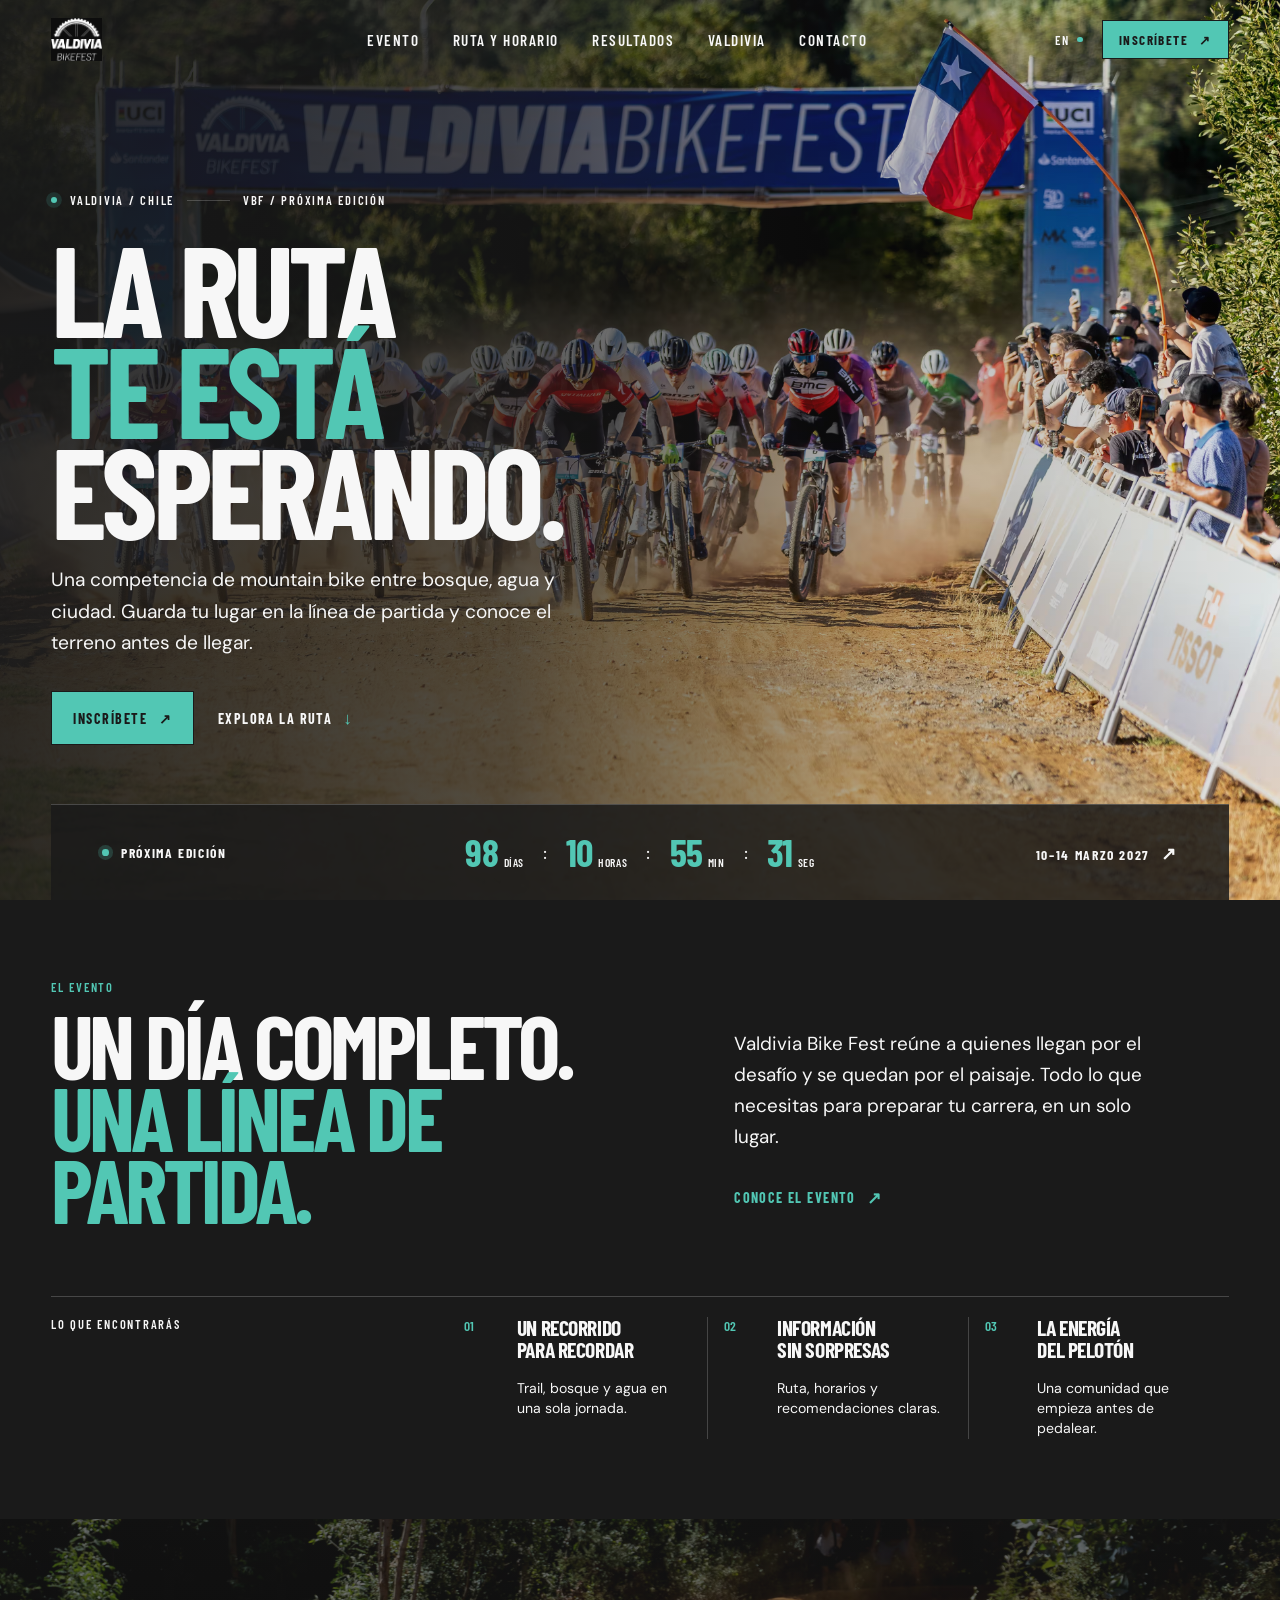
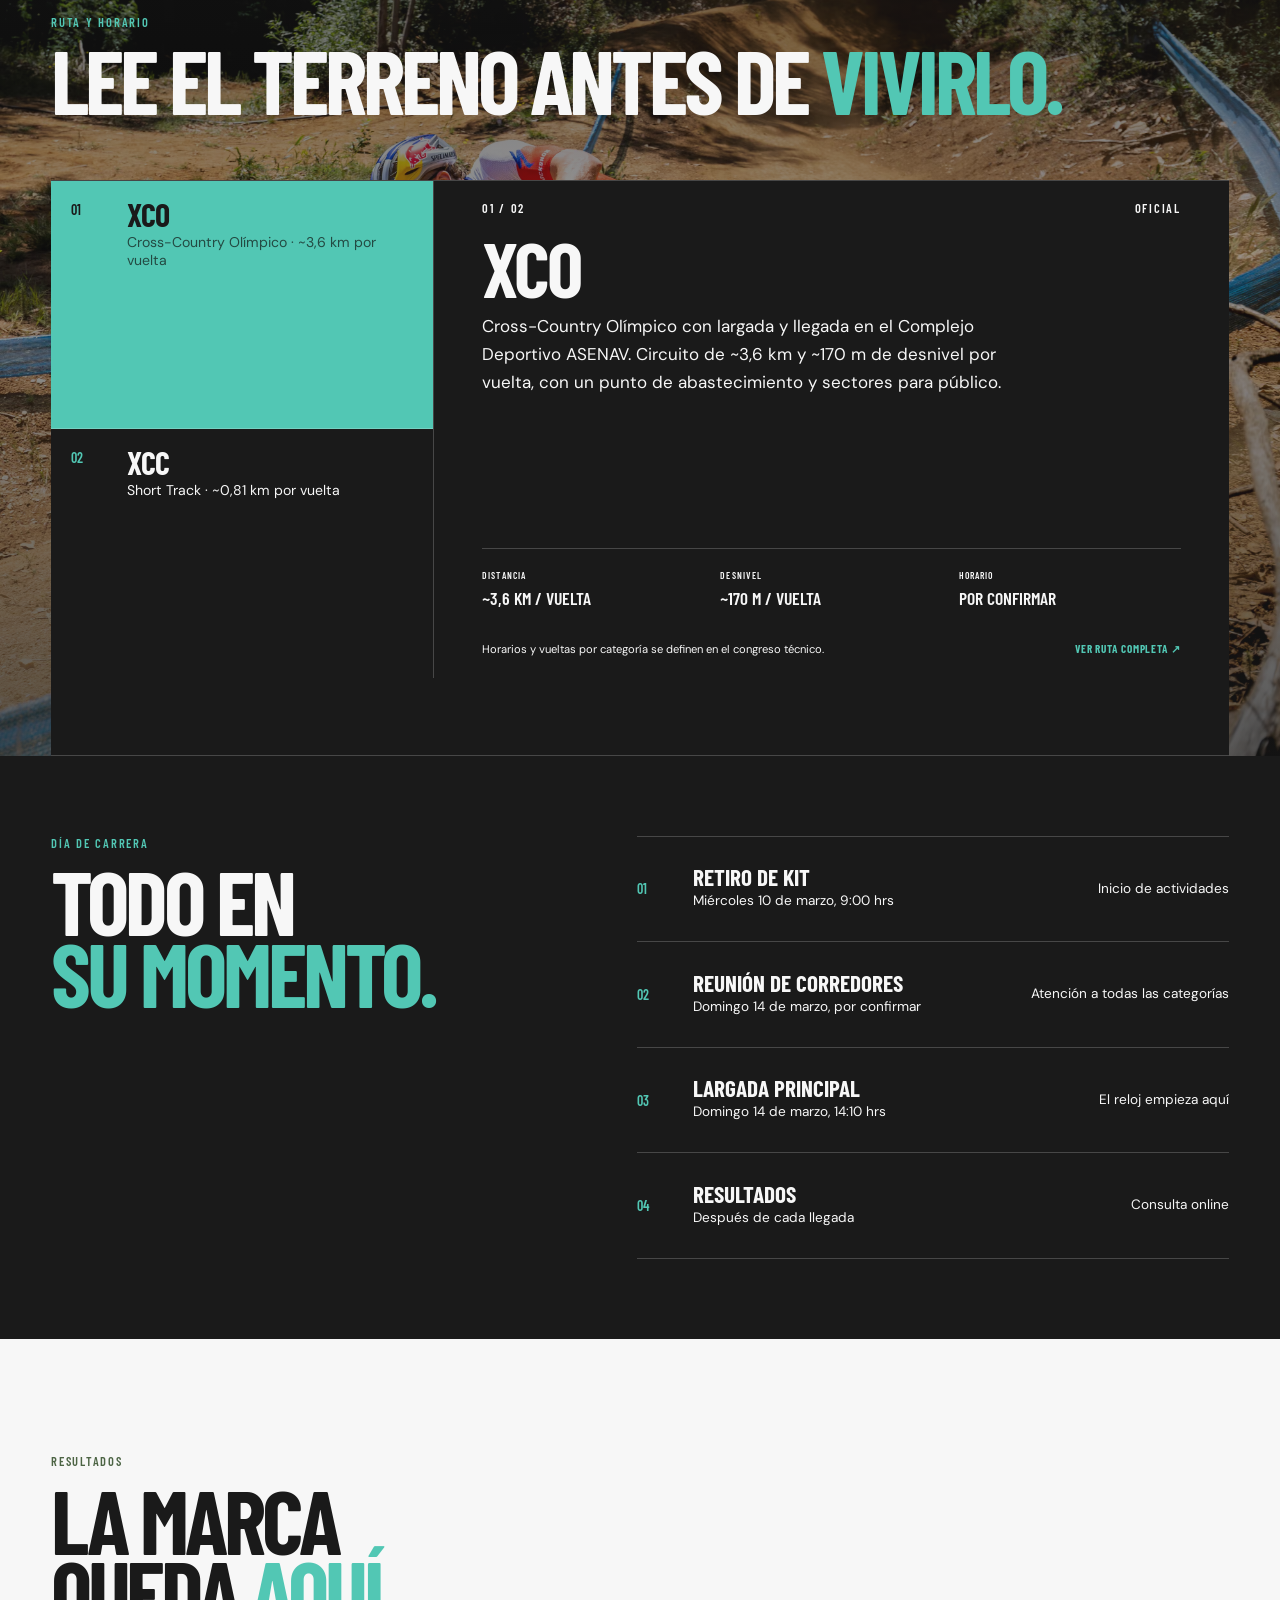
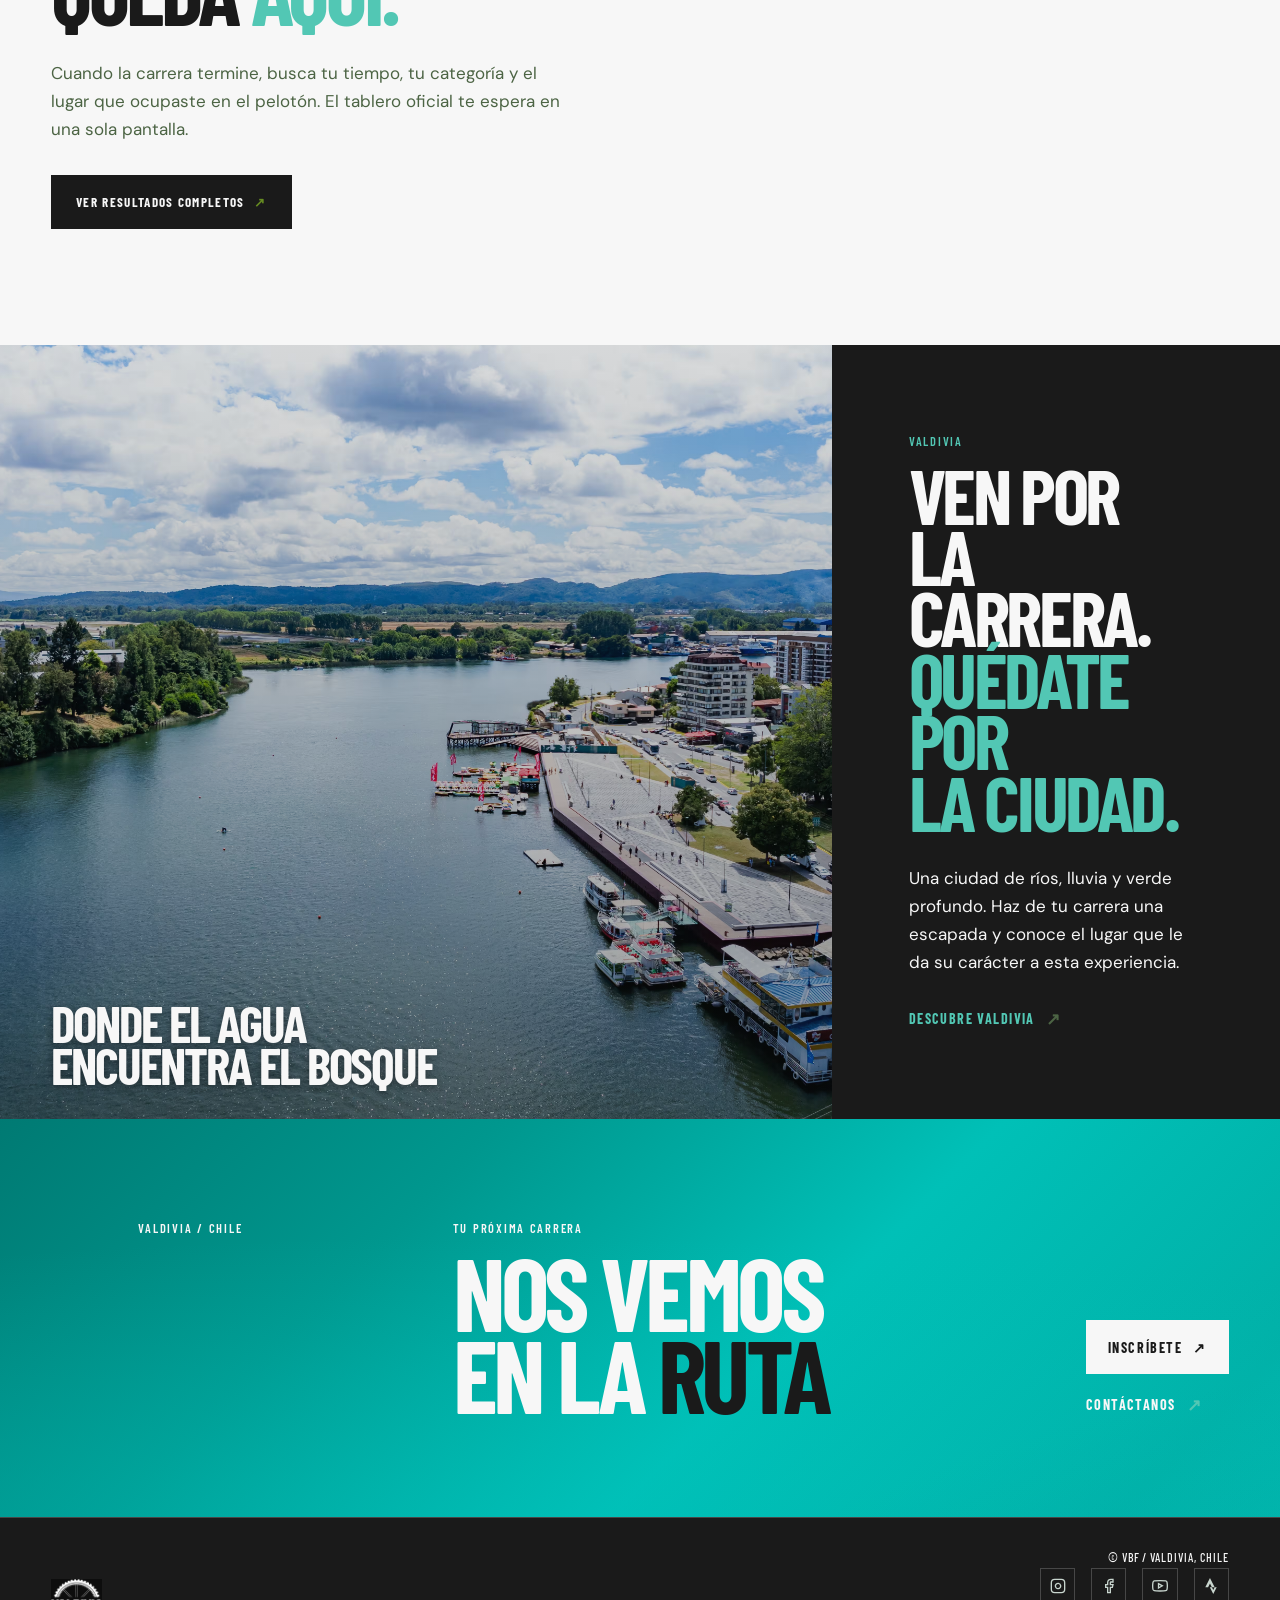
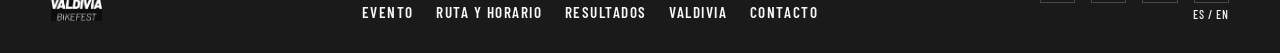
==== commit 451e5616: "Seccion resultados en inicio" ====
--- a/index.html
+++ b/index.html
@@ -136,8 +136,12 @@
       </section>
 
       <section class="results-section" id="resultados" aria-labelledby="results-title">
-        <div class="results-copy"><p class="section-kicker">Resultados</p><h2 id="results-title">La marca<br>queda <em>aquí.</em></h2><p>Cuando la carrera termine, vuelve a este panel para buscar tu tiempo, tu categoría y el lugar que ocupaste en el pelotón.</p><a class="arrow-link" href="resultados.html">Ver resultados <span aria-hidden="true">↗</span></a></div>
-        <div class="results-board"><div class="results-board-head"><span>VBF / RESULTADOS</span><span>PRÓXIMAMENTE</span></div><div class="results-photo-grid"><img src="img/resultados_hombre.avif" alt="Corredor de mountain bike en competencia" loading="lazy"><img src="img/resultados_mujer.avif" alt="Corredora de mountain bike en competencia" loading="lazy"></div><div class="results-empty"><div class="empty-cross">+</div><strong>Resultados<br>por publicar</strong><p>El tablero se activa después de la carrera.</p></div><div class="results-board-foot"><span>GENERAL</span><span>CATEGORÍAS</span><span>TIEMPOS</span></div></div>
+        <div class="results-copy">
+          <p class="section-kicker">Resultados</p>
+          <h2 id="results-title">La marca<br>queda <em>aquí.</em></h2>
+          <p>Cuando la carrera termine, busca tu tiempo, tu categoría y el lugar que ocupaste en el pelotón. El tablero oficial te espera en una sola pantalla.</p>
+          <a class="button button-dark" href="resultados.html">Ver resultados completos <span aria-hidden="true">↗</span></a>
+        </div>
       </section>
 
       <section class="valdivia-section" id="valdivia" aria-labelledby="valdivia-title">
--- a/styles.css
+++ b/styles.css
@@ -110,7 +110,31 @@
 .route-section { position: relative; padding-top: 0; padding-bottom: 0; background: url('img/terreno.avif') center / cover no-repeat; }.route-section::before { content: ""; position: absolute; inset: 0; background: linear-gradient(180deg, rgba(26,26,26,.65) 0%, rgba(26,26,26,.45) 40%, rgba(26,26,26,.72) 100%); z-index: 0; }.route-section > * { position: relative; z-index: 1; }.route-header { display: flex; justify-content: space-between; gap: 3rem; align-items: end; margin-bottom: 0; padding: clamp(6rem, 12vw, 4rem) 0 clamp(4rem, 8vw, 4rem); }.route-header-copy { width: min(100%, 25rem); margin-bottom: .25rem; color: var(--paper); line-height: 1.65; }.interactive-route { display: grid; grid-template-columns: .65fr 1.35fr; border-top: 1px solid var(--line); border-bottom: 1px solid var(--line); background: var(--ink); padding-bottom: clamp(3rem, 6vw, 6rem); height: 36rem; overflow: hidden; }.route-controls { display: grid; grid-template-rows: repeat(2, 1fr); border-right: 1px solid var(--line); overflow: hidden; }.route-tab { width: 100%; height: 100%; min-height: 9rem; display: grid; grid-template-columns: 2.5rem 1fr; grid-template-rows: auto 1fr; align-content: center; gap: .3rem 1rem; padding: 1.25rem; text-align: left; background: transparent; border: 0; border-bottom: 1px solid var(--line); cursor: pointer; transition: background .2s ease, color .2s ease; overflow: hidden; }.route-tab:last-child { border-bottom: 0; }.route-tab span { grid-row: 1 / 3; color: var(--turquoise); font: 600 .88rem var(--display); }.route-tab strong { font: 700 2rem/.85 var(--display); letter-spacing: -.02em; text-transform: uppercase; }.route-tab small { color: var(--paper); font-size: .88rem; overflow: hidden; text-overflow: ellipsis; display: -webkit-box; -webkit-line-clamp: 2; -webkit-box-orient: vertical; line-height: 1.3; }.route-tab:hover, .route-tab.is-active { background: var(--turquoise); color: var(--ink); }.route-tab.is-active span, .route-tab:hover span { color: var(--ink); }.route-tab.is-active small, .route-tab:hover small { color: rgba(16,22,19,.7); }.route-detail { padding: 1.25rem 3rem; display: flex; flex-direction: column; justify-content: space-between; height: 100%; overflow: hidden; }.route-detail-header { display: flex; flex-direction: column; }.route-detail-footer { display: flex; flex-direction: column; }.route-detail-top { display: flex; justify-content: space-between; color: var(--paper); }.route-detail-copy { max-width: 35rem; overflow: hidden; }.route-detail h3 { margin: 1.2rem 0 .75rem; font: 700 clamp(3rem, 6vw, 6rem)/.85 var(--display); letter-spacing: -.04em; text-transform: uppercase; }.route-detail p { margin: 0; color: var(--paper); max-width: 35rem; line-height: 1.65; overflow: hidden; display: -webkit-box; -webkit-line-clamp: 3; -webkit-box-orient: vertical; }.route-data { display: grid; grid-template-columns: repeat(3, 1fr); gap: 1rem; padding-top: 1.25rem; border-top: 1px solid var(--line); }.route-data div { display: grid; gap: .35rem; }.route-data span { color: var(--paper); font: 600 .6rem var(--display); letter-spacing: .12em; text-transform: uppercase; }.route-data strong { font: 600 1.1rem var(--display); text-transform: uppercase; }.detail-footer { display: flex; justify-content: space-between; gap: 1rem; align-items: center; margin-top: 2rem; color: var(--paper); font-size: .7rem; }.detail-footer a { color: var(--turquoise); font-weight: 700; text-transform: uppercase; font-family: var(--display); letter-spacing: .08em; }
 
 .schedule-section { position: relative; display: grid; grid-template-columns: .9fr 1.1fr; gap: clamp(2rem, 8vw, 10rem); background: url('img/bajada.avif') center / cover no-repeat fixed; overflow: hidden; }.schedule-section::before { content: ""; position: absolute; inset: 0; background: linear-gradient(180deg, rgba(26,26,26,.82) 0%, rgba(26,26,26,.7) 50%, rgba(26,26,26,.82) 100%); z-index: 0; }.schedule-section > * { position: relative; z-index: 1; }.schedule-title { align-self: start; }.schedule-list { border-top: 1px solid var(--line); }.schedule-row { display: grid; grid-template-columns: 2.5rem 1fr auto; gap: 1rem; align-items: center; min-height: 6.6rem; border-bottom: 1px solid var(--line); }.schedule-row time { color: var(--turquoise); font: 600 .88rem var(--display); }.schedule-row div { display: grid; gap: .2rem; }.schedule-row strong { font: 700 1.45rem/.95 var(--display); text-transform: uppercase; }.schedule-row span, .schedule-row em { color: var(--paper); font-size: .85rem; font-style: normal; }.schedule-row em { text-align: right; }
-.results-section { padding: clamp(5rem, 9vw, 9rem) var(--pad); display: grid; grid-template-columns: .8fr 1.2fr; gap: clamp(3rem, 9vw, 11rem); align-items: center; background: var(--paper); color: var(--ink); }.results-section .section-kicker { color: #668b22; }.results-copy p:not(.section-kicker) { max-width: 27rem; margin: 2rem 0; color: #526058; line-height: 1.65; }.results-copy .arrow-link { color: var(--ink); }.results-copy .arrow-link span { color: #668b22; }.results-board { min-height: 27rem; display: flex; flex-direction: column; border: 1px solid rgba(16,22,19,.2); }.results-board-head, .results-board-foot { display: flex; justify-content: space-between; padding: 1rem; border-bottom: 1px solid rgba(16,22,19,.2); font-size: .72rem; }.results-board-head span:last-child { color: #668b22; }.results-empty { flex: 1; padding: 3rem; display: flex; flex-direction: column; justify-content: center; background-image: linear-gradient(rgba(16,22,19,.08) 1px, transparent 1px), linear-gradient(90deg, rgba(16,22,19,.08) 1px, transparent 1px); background-size: 2.5rem 2.5rem; }.empty-cross { width: 2.1rem; height: 2.1rem; display: grid; place-items: center; margin-bottom: 1.5rem; border: 1px solid #668b22; color: #668b22; font: 400 1.3rem var(--display); }.results-empty strong { font: 700 clamp(2.5rem, 5vw, 5rem)/.82 var(--display); text-transform: uppercase; letter-spacing: -.04em; }.results-empty p { color: #526058; font-size: .92rem; }.results-board-foot { border-top: 1px solid rgba(16,22,19,.2); border-bottom: 0; color: #526058; }
+.results-section { padding: clamp(5rem, 9vw, 9rem) var(--pad); display: grid; grid-template-columns: 1fr; gap: 0; align-items: center; background: var(--paper); color: var(--ink); }
+.results-section .section-kicker { color: #668b22; }
+.results-copy { max-width: 42rem; }
+.results-copy p:not(.section-kicker) { max-width: 32rem; margin: 2rem 0; color: #526058; line-height: 1.65; }
+.results-copy .arrow-link { color: var(--ink); }
+.results-copy .arrow-link span { color: #668b22; }
+.button-dark { display: inline-flex; align-items: center; gap: .6rem; padding: .85rem 1.5rem; background: var(--ink); color: var(--paper); font: 700 .82rem/1 var(--display); letter-spacing: .1em; text-transform: uppercase; text-decoration: none; border: 1px solid var(--ink); transition: background .2s ease, color .2s ease, transform .2s ease; }
+.button-dark span { color: #668b22; transition: transform .2s ease; }
+.button-dark:hover { background: var(--paper); color: var(--ink); }
+.button-dark:hover span { color: var(--ink); transform: translate(2px, -2px); }
+.button-dark:focus-visible { outline: 2px solid var(--turquoise); outline-offset: 3px; }
+.results-board { min-height: 27rem; display: flex; flex-direction: column; border: 1px solid rgba(16,22,19,.2); }
+.results-board-head, .results-board-foot { display: flex; justify-content: space-between; padding: 1rem 1.25rem; border-bottom: 1px solid rgba(16,22,19,.2); font: 600 .72rem/1.2 var(--display); letter-spacing: .14em; text-transform: uppercase; }
+.results-board-head span:last-child { color: #668b22; }
+.results-board-tabs { display: flex; border-bottom: 1px solid rgba(16,22,19,.12); }
+.results-board-tab { flex: 1; padding: .75rem 1rem; text-align: center; font: 700 .82rem/1 var(--display); letter-spacing: .08em; text-transform: uppercase; color: rgba(16,22,19,.28); border-right: 1px solid rgba(16,22,19,.12); transition: color .2s ease; }
+.results-board-tab:last-child { border-right: 0; }
+.results-board-tab.is-active { color: var(--ink); background: rgba(16,22,19,.04); }
+.results-board-chips { display: flex; flex-wrap: wrap; gap: 0; border-bottom: 1px solid rgba(16,22,19,.12); }
+.results-board-chips span { padding: .5rem .9rem; font: 600 .65rem/1 var(--display); letter-spacing: .1em; text-transform: uppercase; color: rgba(16,22,19,.32); border-right: 1px solid rgba(16,22,19,.12); border-bottom: 1px solid rgba(16,22,19,.12); }
+.results-empty { flex: 1; padding: 3rem; display: flex; flex-direction: column; justify-content: center; background-image: linear-gradient(rgba(16,22,19,.06) 1px, transparent 1px), linear-gradient(90deg, rgba(16,22,19,.06) 1px, transparent 1px); background-size: 2.5rem 2.5rem; }
+.empty-cross { width: 2.1rem; height: 2.1rem; display: grid; place-items: center; margin-bottom: 1.5rem; border: 1px solid #668b22; color: #668b22; font: 400 1.3rem var(--display); }
+.results-empty strong { font: 700 clamp(2.5rem, 5vw, 5rem)/.82 var(--display); text-transform: uppercase; letter-spacing: -.04em; }
+.results-empty p { color: #526058; font-size: .92rem; }
+.results-board-foot { border-top: 1px solid rgba(16,22,19,.2); border-bottom: 0; color: #526058; }
 
 .valdivia-section { min-height: 42rem; display: grid; grid-template-columns: 1.3fr .7fr; background: var(--ink); color: var(--paper); }.valdivia-carousel { min-height: 42rem; position: relative; overflow: hidden; }.carousel-img { position: absolute; inset: 0; width: 100%; height: 100%; object-fit: cover; opacity: 0; transition: opacity 1.5s ease-in-out; }.carousel-img.active { opacity: 1; }.valdivia-carousel::before { content: ""; position: absolute; inset: 0; background: linear-gradient(180deg, rgba(16,22,19,.15) 0%, rgba(16,22,19,.4) 100%); z-index: 1; }.map-phrase { position: absolute; left: var(--pad); bottom: 2rem; z-index: 2; font: 700 clamp(2.1rem, 4vw, 4.5rem)/.83 var(--display); letter-spacing: -.04em; text-transform: uppercase; color: var(--paper); text-shadow: 0 2px 8px rgba(0,0,0,.4); }.valdivia-copy { padding: clamp(3rem, 7vw, 7rem) clamp(2rem, 6vw, 6rem); display: flex; flex-direction: column; align-items: flex-start; justify-content: center; }.valdivia-copy h2 { font-size: clamp(3.7rem, 6vw, 6rem); }.valdivia-copy p:not(.section-kicker) { margin: 2rem 0; max-width: 24rem; color: var(--paper); line-height: 1.65; }.valdivia-copy .arrow-link { color: var(--turquoise); }.valdivia-copy .arrow-link span { color: var(--turquoise); }
 .final-cta { padding: clamp(4rem, 8vw, 8rem) var(--pad); display: grid; grid-template-columns: 1fr 2fr 1fr; gap: 2rem; align-items: end; justify-items: center; background: var(--brand-deep); color: var(--paper); }.final-cta .section-kicker { color: var(--paper); }.final-cta h2 { font-size: clamp(4rem, 8vw, 8rem); }.final-cta em { color: var(--ink); }.cta-coordinate { align-self: start; color: var(--paper); }.cta-actions { justify-self: end; flex-direction: column; align-items: flex-start; gap: 1.2rem; }.button-lime { border-color: var(--ink); }.final-cta .button-lime { background: var(--paper); color: var(--ink); border-color: var(--paper); }.final-cta .button-lime:hover { background: var(--ink); color: var(--paper); border-color: var(--ink); }.text-link-light { color: var(--paper); }
@@ -244,7 +268,7 @@
 }
 
 /* Brand asset layer: real photography sits behind the hero frame. */
-.results-photo-grid { display: grid; grid-template-columns: 1fr 1fr; height: 7rem; overflow: hidden; border-bottom: 1px solid rgba(26,26,26,.2); }
+.results-photo-grid { display: grid; grid-template-columns: 1fr 1fr; height: 10rem; overflow: hidden; border-bottom: 1px solid rgba(26,26,26,.2); }
 .results-photo-grid img { width: 100%; height: 100%; object-fit: cover; filter: grayscale(1) contrast(1.05); }
 .route-page-map { position: relative; overflow: hidden; background: linear-gradient(120deg, rgba(26,26,26,.78), rgba(76,100,68,.32)), url("img/ruta.avif") center / cover; }
 .route-page-map::after { content: ""; position: absolute; inset: 0; background: rgba(26,26,26,.28); pointer-events: none; }
@@ -256,7 +280,8 @@
 .route-page-copy { background: var(--brand-deep); }
 .route-page-map { background-color: var(--ink); }
 .city-page-grid { background: var(--brand-deep); }
-.results-board-head span:last-child, .results-board-foot, .empty-cross { color: var(--brand-deep); }
+.results-board-head span:last-child, .results-board-foot, .empty-cross, .results-board-tab, .results-board-chips span { color: var(--brand-deep); }
+.results-board-tab.is-active { color: var(--ink); }
 .empty-cross { border-color: var(--brand-deep); }
 .contours { stroke: rgba(247,247,247,.28); }
 .water-lines { stroke: rgba(82,199,180,.55); }
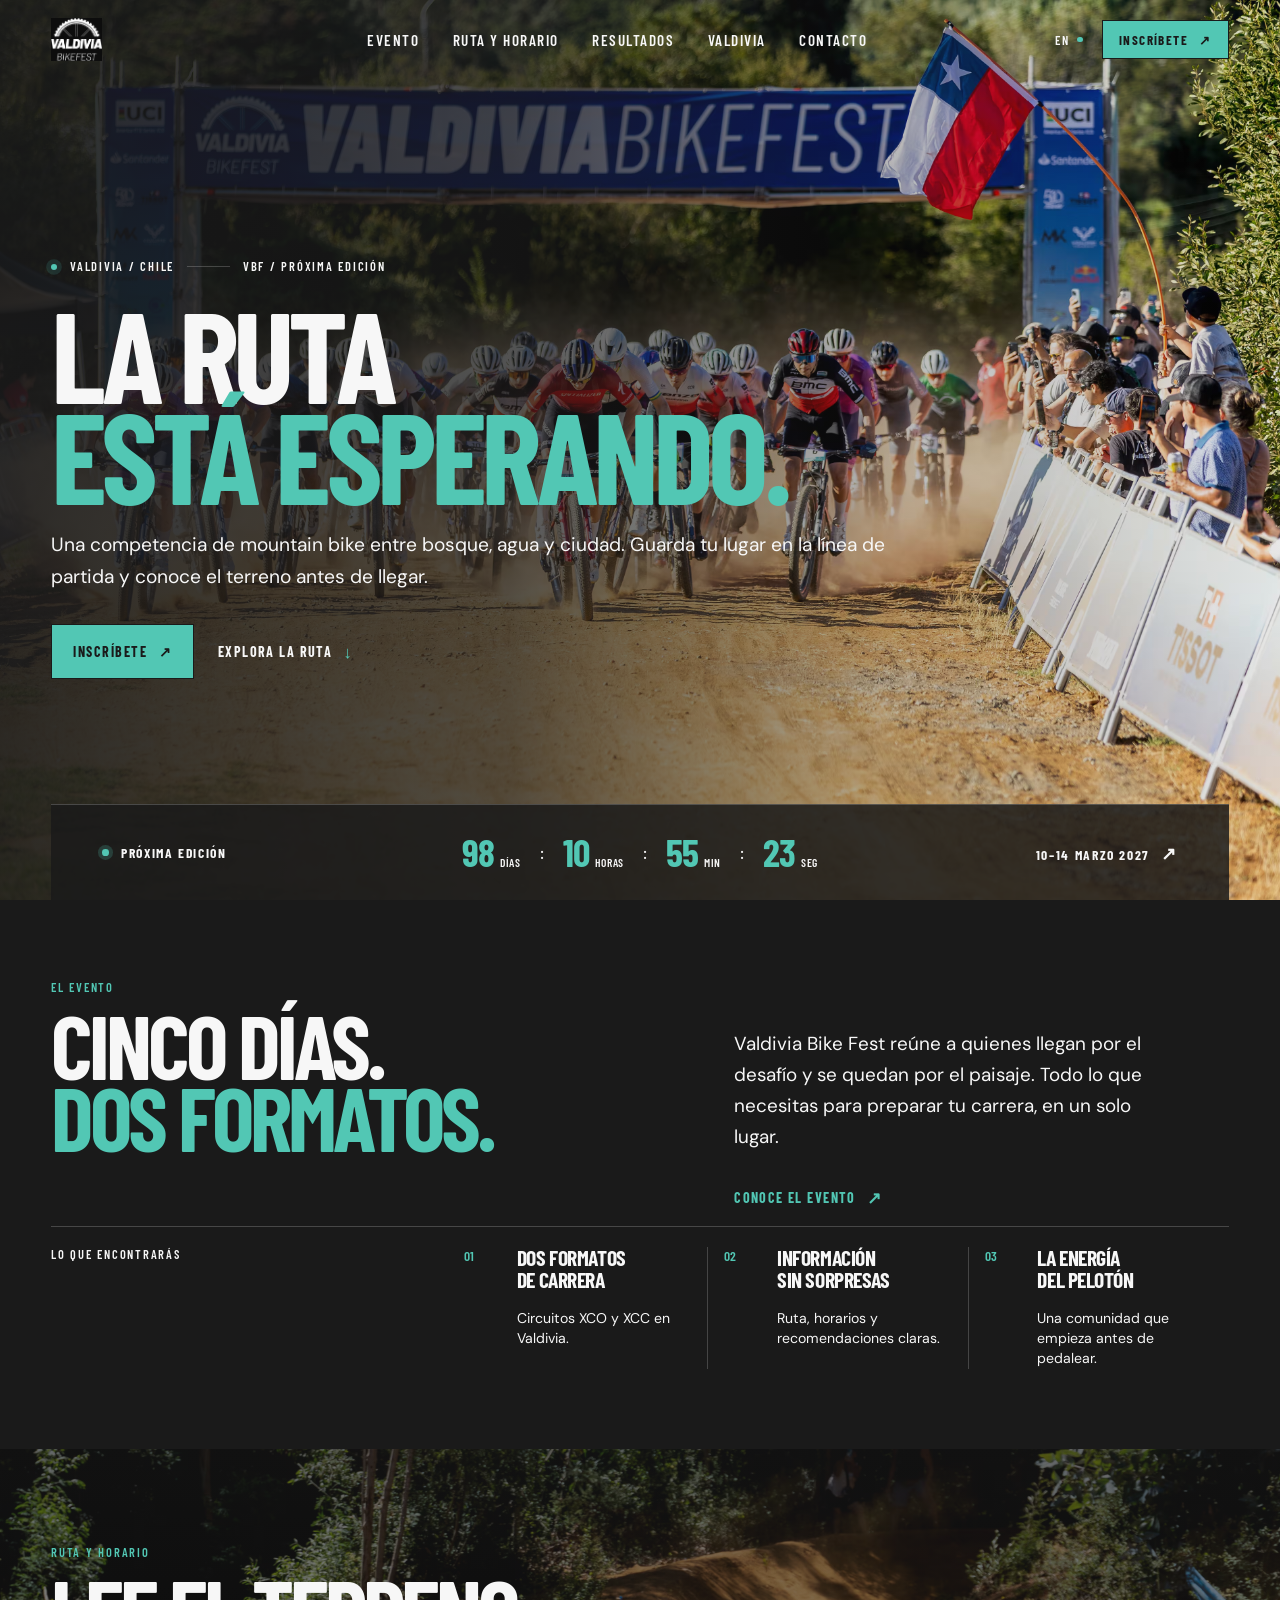
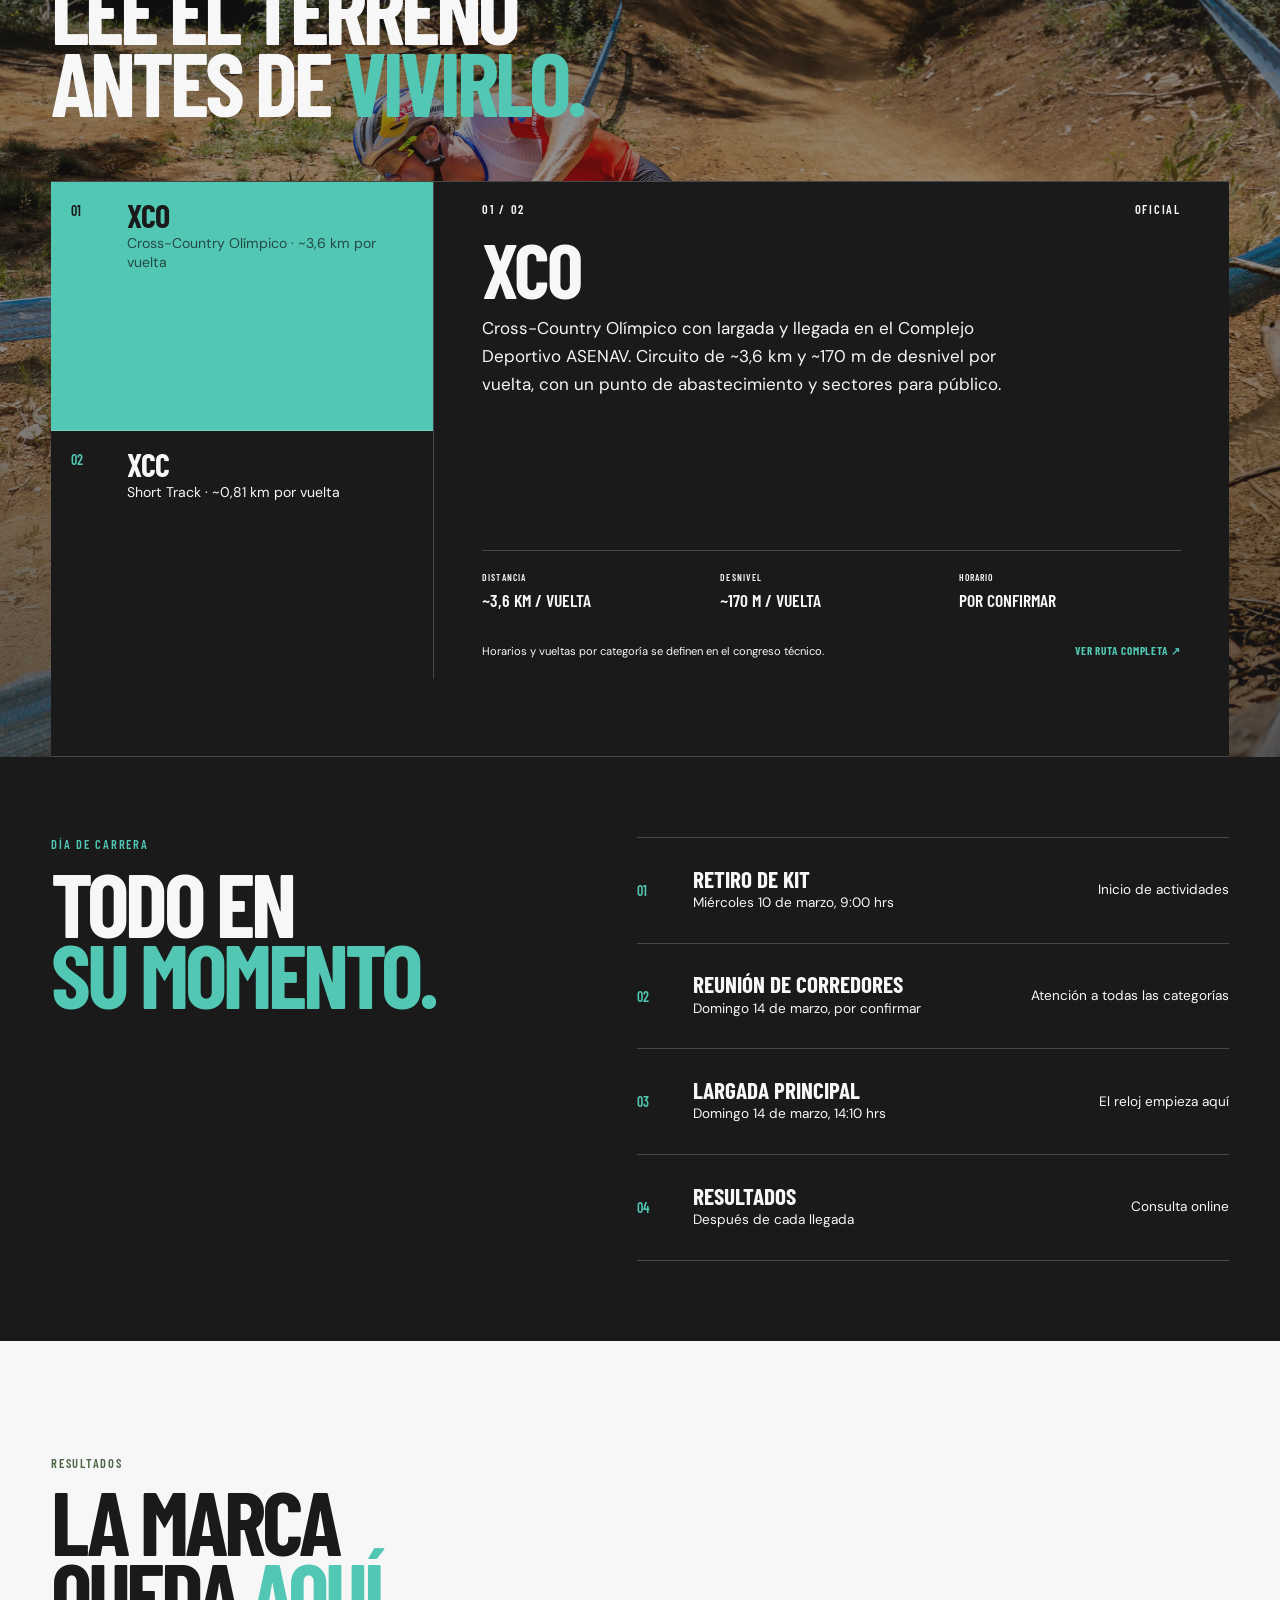
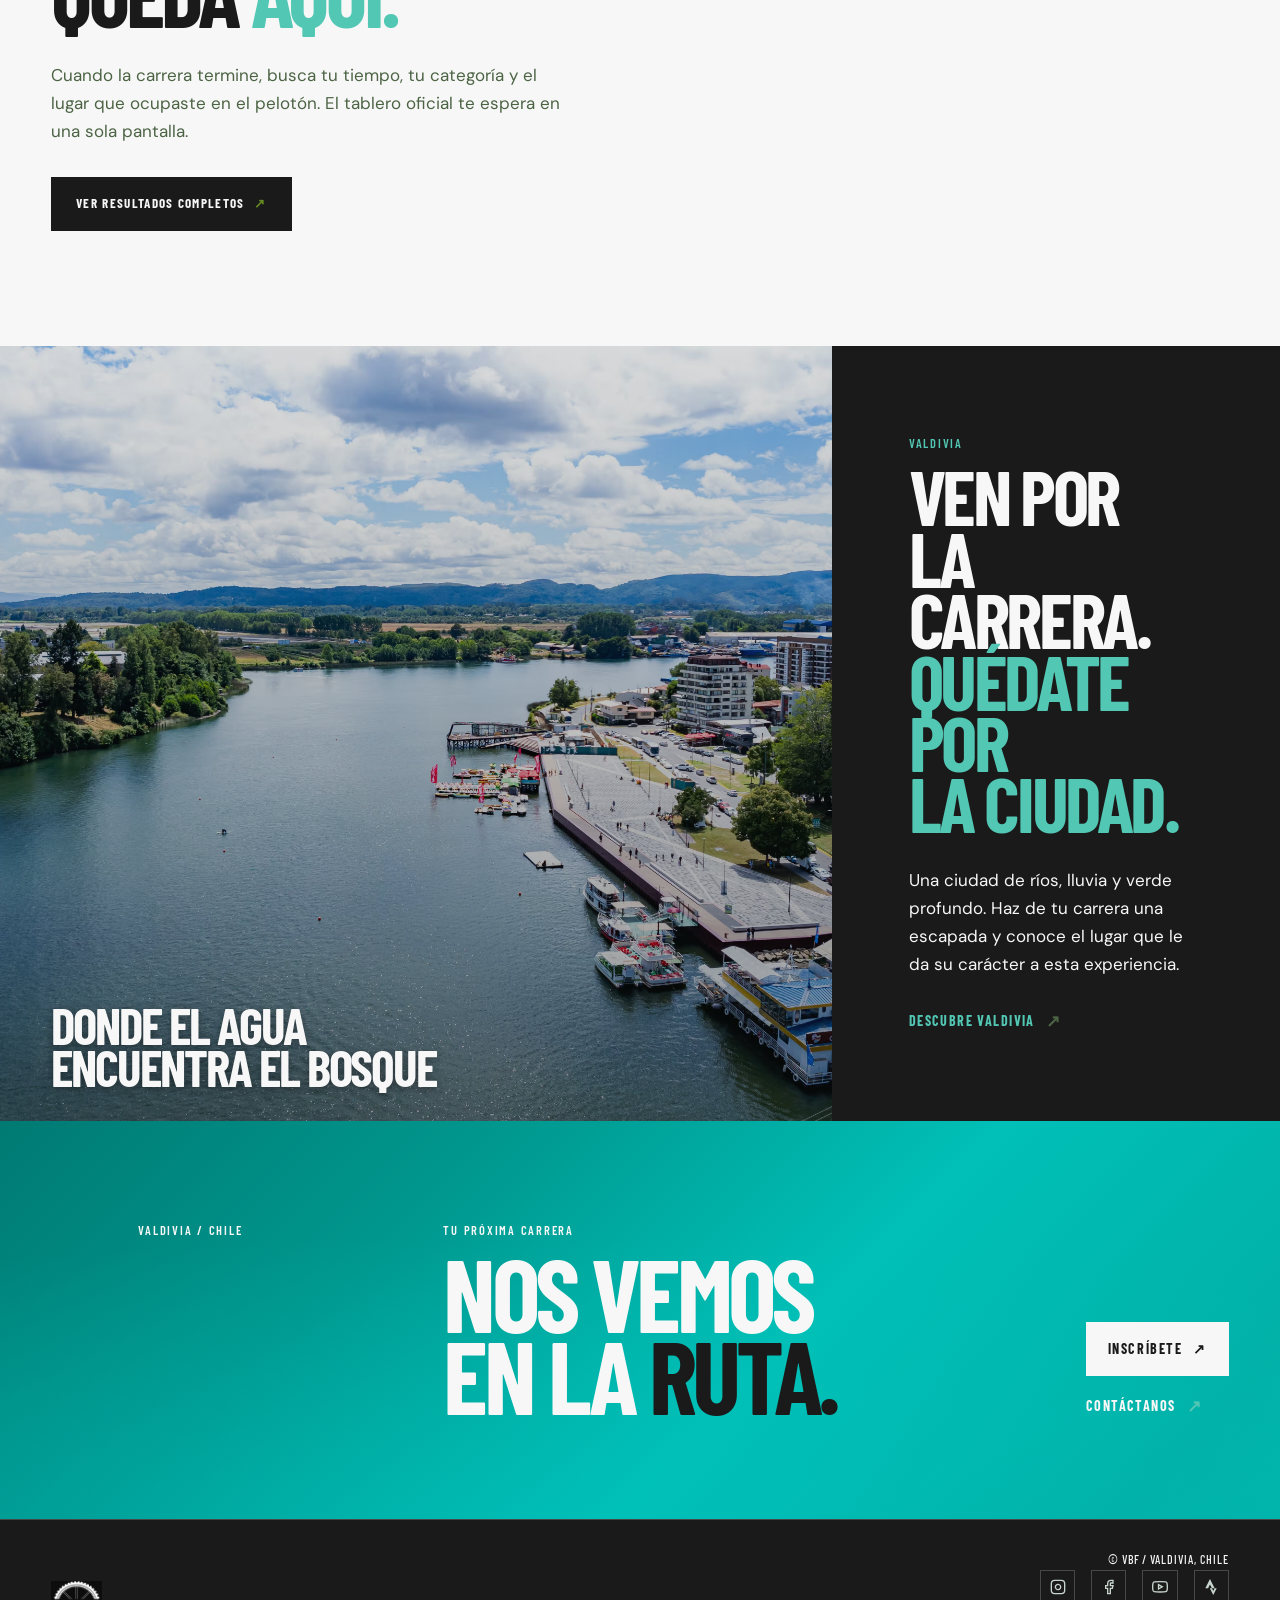
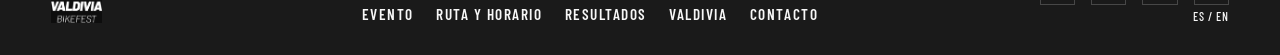
==== commit 1f932405: "Correcciones textos y titulos en secciones" ====
--- a/index.html
+++ b/index.html
@@ -67,7 +67,7 @@
         <div class="hero-content">
           <div class="hero-copy">
             <p class="signal-line"><span class="signal-pulse"></span> Valdivia / Chile <span class="signal-rule"></span> VBF / PRÓXIMA EDICIÓN</p>
-            <h1 id="hero-title">La ruta<br><em>te está</em><br>esperando.</h1>
+            <h1 id="hero-title">La ruta<br><em>está esperando.</em></h1>
             <p class="hero-intro">Una competencia de mountain bike entre bosque, agua y ciudad. Guarda tu lugar en la línea de partida y conoce el terreno antes de llegar.</p>
             <div class="hero-actions">
       <a class="button button-lime" href="https://www.eventrid.cl/eventos/mvk/valdivia-bikefest-2026" target="_blank" rel="noopener" data-registration>Inscríbete <span aria-hidden="true">↗</span></a>
@@ -87,7 +87,7 @@
       <section class="section event-section" id="evento" aria-labelledby="event-title">
         <div class="section-heading animate-on-scroll">
           <p class="section-kicker">El evento</p>
-          <h2 id="event-title">Un día completo.<br><em>Una línea de partida.</em></h2>
+          <h2 id="event-title">Cinco días.<br><em>Dos formatos.</em></h2>
         </div>
         <div class="event-intro animate-on-scroll">
           <p class="lead-copy">Valdivia Bike Fest reúne a quienes llegan por el desafío y se quedan por el paisaje. Todo lo que necesitas para preparar tu carrera, en un solo lugar.</p>
@@ -96,7 +96,7 @@
         <div class="event-grid animate-on-scroll">
           <div class="event-grid-label">LO QUE ENCONTRARÁS</div>
           <ul class="info-list">
-            <li><span>01</span><strong>Un recorrido<br>para recordar</strong><em>Trail, bosque y agua en una sola jornada.</em></li>
+            <li><span>01</span><strong>Dos formatos<br>de carrera</strong><em>Circuitos XCO y XCC en Valdivia.</em></li>
             <li><span>02</span><strong>Información<br>sin sorpresas</strong><em>Ruta, horarios y recomendaciones claras.</em></li>
             <li><span>03</span><strong>La energía<br>del pelotón</strong><em>Una comunidad que empieza antes de pedalear.</em></li>
           </ul>
@@ -105,7 +105,7 @@
 
       <section class="section route-section" id="ruta" aria-labelledby="route-title">
         <div class="route-header animate-on-scroll">
-          <div class="section-heading"><p class="section-kicker">Ruta y horario</p><h2 id="route-title">Lee el terreno antes de <em>vivirlo.</em></h2></div>
+          <div class="section-heading"><p class="section-kicker">Ruta y horario</p><h2 id="route-title">Lee el terreno<br>antes de <em>vivirlo.</em></h2></div>
         </div>
         <div class="interactive-route animate-on-scroll">
           <div class="route-controls" role="tablist" aria-label="Circuitos de la carrera">
@@ -152,10 +152,10 @@
           <img src="img/valdivia_4.avif" alt="" loading="lazy" class="carousel-img">
           <span class="map-phrase">DONDE EL AGUA<br>ENCUENTRA EL BOSQUE</span>
         </div>
-        <div class="valdivia-copy"><p class="section-kicker">Valdivia</p><h2>Ven por<br>la carrera.<br><em>Quédate por<br>la ciudad.</em></h2><p>Una ciudad de ríos, lluvia y verde profundo. Haz de tu carrera una escapada y conoce el lugar que le da su carácter a esta experiencia.</p><a class="arrow-link" href="valdivia.html">Descubre Valdivia <span aria-hidden="true">↗</span></a></div>
+        <div class="valdivia-copy"><p class="section-kicker">Valdivia</p><h2 id="valdivia-title">Ven por<br>la carrera.<br><em>Quédate por<br>la ciudad.</em></h2><p>Una ciudad de ríos, lluvia y verde profundo. Haz de tu carrera una escapada y conoce el lugar que le da su carácter a esta experiencia.</p><a class="arrow-link" href="valdivia.html">Descubre Valdivia <span aria-hidden="true">↗</span></a></div>
       </section>
 
-      <section class="final-cta" id="contacto" aria-labelledby="contact-title"><div class="cta-coordinate">VALDIVIA / CHILE</div><div><p class="section-kicker">Tu próxima carrera</p><h2 id="contact-title">Nos vemos<br>en la <em>ruta</em></h2></div><div class="cta-actions"><a class="button button-lime" href="https://www.eventrid.cl/eventos/mvk/valdivia-bikefest-2026" target="_blank" rel="noopener" data-registration>Inscríbete <span aria-hidden="true">↗</span></a><a class="text-link text-link-light" href="contacto.html">Contáctanos <span aria-hidden="true">↗</span></a></div></section>
+      <section class="final-cta" id="contacto" aria-labelledby="contact-title"><div class="cta-coordinate">VALDIVIA / CHILE</div><div><p class="section-kicker">Tu próxima carrera</p><h2 id="contact-title">Nos vemos<br>en la <em>ruta.</em></h2></div><div class="cta-actions"><a class="button button-lime" href="https://www.eventrid.cl/eventos/mvk/valdivia-bikefest-2026" target="_blank" rel="noopener" data-registration>Inscríbete <span aria-hidden="true">↗</span></a><a class="text-link text-link-light" href="contacto.html">Contáctanos <span aria-hidden="true">↗</span></a></div></section>
     </main>
 
     <footer class="site-footer"><a class="wordmark footer-wordmark" href="index.html"><img class="wordmark-logo" src="img/logo%20cropped.png" alt="Valdivia Bike Fest"></a><div class="footer-links"><a href="evento.html">Evento</a><a href="ruta.html">Ruta y horario</a><a href="resultados.html">Resultados</a><a href="valdivia.html">Valdivia</a><a href="contacto.html">Contacto</a></div><div class="footer-meta"><span>© VBF / Valdivia, Chile</span><div class="footer-social"><a href="https://instagram.com/valdiviabikefest_" target="_blank" rel="noopener" aria-label="Instagram"><svg width="18" height="18" viewBox="0 0 24 24" fill="none" stroke="currentColor" stroke-width="2"><rect x="2" y="2" width="20" height="20" rx="5"/><path d="M16 11.37A4 4 0 1 1 12.63 8 4 4 0 0 1 16 11.37z"/><line x1="17.5" y1="6.5" x2="17.51" y2="6.5"/></svg></a><a href="https://facebook.com/valdiviabikefest_" target="_blank" rel="noopener" aria-label="Facebook"><svg width="18" height="18" viewBox="0 0 24 24" fill="none" stroke="currentColor" stroke-width="2"><path d="M18 2h-3a5 5 0 0 0-5 5v3H7v4h3v8h4v-8h3l1-4h-4V7a1 1 0 0 1 1-1h3z"/></svg></a><a href="https://youtube.com/" target="_blank" rel="noopener" aria-label="YouTube"><svg width="18" height="18" viewBox="0 0 24 24" fill="none" stroke="currentColor" stroke-width="2"><path d="M22.54 6.42a2.78 2.78 0 0 0-1.94-2C18.88 4 12 4 12 4s-6.88 0-8.6.46a2.78 2.78 0 0 0-1.94 2A29 29 0 0 0 1 11.75a29 29 0 0 0 .46 5.33A2.78 2.78 0 0 0 3.4 19c1.72.46 8.6.46 8.6.46s6.88 0 8.6-.46a2.78 2.78 0 0 0 1.94-2 29 29 0 0 0 .46-5.25 29 29 0 0 0-.46-5.33z"/><polygon points="9.75 15.02 15.5 11.75 9.75 8.48 9.75 15.02"/></svg></a><a href="https://strava.com/" target="_blank" rel="noopener" aria-label="Strava"><svg width="18" height="18" viewBox="0 0 24 24" fill="currentColor"><path d="M15.387 17.944l-2.089-4.116h-3.065L15.387 24l5.15-10.172h-3.066m-7.008-5.599l2.836 5.598h4.172L10.463 0l-7 13.828h4.169"/></svg></a></div><span>ES / EN</span></div></footer>
--- a/styles.css
+++ b/styles.css
@@ -55,8 +55,8 @@
 .hero { min-height: 100vh; padding: calc(5rem + clamp(2rem, 6vh, 4.5rem)) var(--pad) 0; display: grid; grid-template-rows: 1fr auto; align-items: center; position: relative; overflow: hidden; }
 .hero-bg { position: absolute; inset: 0; width: 100%; height: 100%; object-fit: cover; z-index: 0; }
 .hero::before { content: ""; position: absolute; inset: 0; background: linear-gradient(90deg, rgba(26,26,26,.92) 0%, rgba(26,26,26,.75) 40%, rgba(26,26,26,.3) 70%, rgba(26,26,26,.1) 100%); z-index: 1; }
-.hero-content { position: relative; z-index: 2; display: grid; grid-template-columns: minmax(20rem, 1fr) minmax(0, 1fr); gap: clamp(2rem, 6vw, 7rem); align-items: start; }
-.hero-copy { max-width: 37rem; position: relative; z-index: 1; align-self: start; }
+.hero-content { position: relative; z-index: 2; display: grid; grid-template-columns: 1fr; align-items: start; }
+.hero-copy { max-width: 55rem; position: relative; z-index: 1; align-self: start; }
 .signal-line, .section-kicker, .board-topline, .board-bottomline, .route-detail-top, .results-board-head, .results-board-foot, .event-grid-label, .cta-coordinate { margin: 0; font: 600 .78rem/1.2 var(--display); letter-spacing: .14em; text-transform: uppercase; }
 .signal-line { display: flex; align-items: center; gap: .8rem; color: var(--paper); }
 .signal-rule { width: 2.7rem; height: 1px; background: var(--line); }
@@ -64,7 +64,7 @@
 h1, h2, h3, p { margin-top: 0; }
 h1, h2 { font-family: var(--display); font-weight: 700; letter-spacing: -.045em; text-transform: uppercase; }
 h1 { margin: 1.8rem 0 1.5rem; font-size: clamp(5rem, 10vw, 9rem); line-height: .79; }
-.hero-intro { max-width: 34rem; margin-bottom: 2rem; color: var(--paper); font-size: clamp(1.05rem, 1.6vw, 1.2rem); line-height: 1.65; }
+.hero-intro { margin-bottom: 2rem; color: var(--paper); font-size: clamp(1.05rem, 1.6vw, 1.2rem); line-height: 1.65; }
 .hero-actions, .cta-actions { display: flex; align-items: center; gap: 1.5rem; }
 .text-link, .arrow-link { display: inline-flex; align-items: center; gap: .7rem; font: 700 .88rem var(--display); letter-spacing: .1em; text-transform: uppercase; }
 .text-link span, .arrow-link span { color: var(--turquoise); font-size: 1.2em; transition: transform .2s ease; }
@@ -100,9 +100,9 @@
 .section-heading h2, .schedule-title h2, .results-copy h2, .valdivia-copy h2, .final-cta h2 { margin: .9rem 0 0; font-size: clamp(3.8rem, 7vw, 7.2rem); line-height: .8; }
 .section-kicker { color: var(--turquoise); }.event-section { display: grid; grid-template-columns: 1.08fr .92fr; column-gap: clamp(2rem, 8vw, 10rem); }
 .event-intro { padding-top: 3rem; max-width: 27rem; }.lead-copy { margin-bottom: 2rem; font-size: 1.18rem; line-height: 1.65; color: var(--paper); }.arrow-link { color: var(--turquoise); }
-.event-grid { grid-column: 1 / -1; display: grid; grid-template-columns: 1.08fr 2fr; border-top: 1px solid var(--line); padding-top: 1.25rem; }.event-grid-label { color: var(--paper); }.info-list { list-style: none; margin: 0; padding: 0; display: grid; grid-template-columns: repeat(3, 1fr); gap: 1rem; }.info-list li { padding-right: 1rem; border-right: 1px solid var(--line); display: grid; grid-template-columns: 2.5rem 1fr; align-content: start; gap: .8rem; }.info-list li:last-child { border: 0; }.info-list span { color: var(--turquoise); font: 600 .85rem var(--display); }.info-list strong { font: 700 1.35rem/1 var(--display); letter-spacing: -.02em; text-transform: uppercase; }.info-list em { grid-column: 2; margin-top: .4rem; color: var(--paper); font: 400 .88rem/1.4 var(--body); }
-
-#event-title { min-height: 3.2em; }
+.event-grid { grid-column: 1 / -1; display: grid; grid-template-columns: 1.08fr 2fr; border-top: 1px solid var(--line); padding-top: 1.25rem; margin-top: 1rem; }.event-grid-label { color: var(--paper); }.info-list { list-style: none; margin: 0; padding: 0; display: grid; grid-template-columns: repeat(3, 1fr); gap: 1rem; }.info-list li { padding-right: 1rem; border-right: 1px solid var(--line); display: grid; grid-template-columns: 2.5rem 1fr; align-content: start; gap: .8rem; }.info-list li:last-child { border: 0; }.info-list span { color: var(--turquoise); font: 600 .85rem var(--display); }.info-list strong { font: 700 1.35rem/1 var(--display); letter-spacing: -.02em; text-transform: uppercase; }.info-list em { grid-column: 2; margin-top: .4rem; color: var(--paper); font: 400 .88rem/1.4 var(--body); }
+
+
 .event-intro .lead-copy { min-height: 6.6em; }
 .info-list em { min-height: 2.8em; }
 @media (min-width: 761px) and (max-width: 1200px) { .info-list strong { min-height: 3em; } }
@@ -144,7 +144,7 @@
 .footer-social a:hover { color: var(--turquoise); border-color: var(--turquoise); transform: translateY(-2px); }
 .footer-social svg { width: 1rem; height: 1rem; }.footer-links { display: flex; gap: 1.4rem; flex-wrap: wrap; }.footer-meta { display: grid; justify-items: end; gap: .25rem; color: var(--paper); font: 500 .75rem var(--display); letter-spacing: .08em; text-transform: uppercase; }.toast { position: fixed; left: 50%; bottom: 1.5rem; z-index: 30; width: min(90vw, 30rem); padding: 1rem 1.2rem; transform: translateX(-50%); border: 1px solid var(--turquoise); background: var(--ink); color: var(--paper); font-size: .92rem; box-shadow: 0 1rem 3rem rgba(0,0,0,.3); }
 
-@media (max-width: 980px) { .main-nav { gap: 1rem; }.main-nav a { font-size: .85rem; }.hero-content { grid-template-columns: 1fr; }.event-section, .schedule-section, .results-section { gap: 3rem; }.final-cta { grid-template-columns: .6fr 1fr .7fr; } }
+@media (max-width: 980px) { .main-nav { gap: 1rem; }.main-nav a { font-size: .85rem; }.event-section, .schedule-section, .results-section { gap: 3rem; }.final-cta { grid-template-columns: .6fr 1fr .7fr; } }
 @media (max-width: 760px) { :root { --pad: 1.25rem; }.site-header { min-height: 4.5rem; }.wordmark { min-width: auto; }.wordmark-name { display: none; }.main-nav, .header-actions .language-toggle, .header-actions .button { display: none; }.header-actions { margin-left: auto; }.menu-toggle { display: block; }.mobile-menu { display: block; position: fixed; z-index: 21; top: 4.5rem; left: 0; right: 0; padding: 1rem var(--pad) 2rem; background: var(--ink); border-bottom: 1px solid var(--line); visibility: hidden; opacity: 0; pointer-events: none; transform: translateY(-8px); transition: transform .32s cubic-bezier(0.16, 1, 0.3, 1), opacity .32s cubic-bezier(0.16, 1, 0.3, 1), visibility .32s cubic-bezier(0.16, 1, 0.3, 1); max-height: calc(100vh - 4.5rem); overflow-y: auto; overscroll-behavior: contain; -webkit-overflow-scrolling: touch; }.mobile-menu.is-open { visibility: visible; opacity: 1; pointer-events: auto; transform: translateY(0); }.mobile-menu nav { display: grid; gap: 0; margin-bottom: 1.5rem; padding-bottom: 1.5rem; border-bottom: 1px solid var(--line); }.mobile-menu nav a { font: 700 1.7rem var(--display); text-transform: uppercase; border-bottom: 1px solid var(--line); padding: .75rem 0; min-height: 44px; display: flex; align-items: center; position: relative; -webkit-tap-highlight-color: transparent; opacity: 0; transform: translateY(12px); transition: opacity .32s cubic-bezier(0.16, 1, 0.3, 1), transform .32s cubic-bezier(0.16, 1, 0.3, 1), color .2s ease; }.mobile-menu nav a:last-child { border-bottom: 0; }.mobile-menu nav a::before { content: ""; position: absolute; left: 0; top: 0; bottom: 0; width: 2px; background: var(--turquoise); transform: scaleX(0); transform-origin: left; transition: transform .2s ease; }.mobile-menu nav a:hover { color: var(--turquoise); }.mobile-menu nav a:hover::before { transform: scaleX(1); }.mobile-menu.is-open nav a { opacity: 1; transform: translateY(0); }.mobile-menu.is-open nav a:nth-child(1) { transition-delay: 0ms; }.mobile-menu.is-open nav a:nth-child(2) { transition-delay: 40ms; }.mobile-menu.is-open nav a:nth-child(3) { transition-delay: 80ms; }.mobile-menu.is-open nav a:nth-child(4) { transition-delay: 120ms; }.mobile-menu.is-open nav a:nth-child(5) { transition-delay: 160ms; }.mobile-menu.is-open nav a:hover { transition-delay: 0ms; }.mobile-menu .button { width: 100%; }.menu-backdrop { display: block; position: fixed; inset: 0; z-index: 20; background: rgba(26, 26, 26, 0.6); opacity: 0; visibility: hidden; pointer-events: none; transition: opacity .32s cubic-bezier(0.16, 1, 0.3, 1), visibility .32s cubic-bezier(0.16, 1, 0.3, 1); }.menu-backdrop.is-open { opacity: 1; visibility: visible; pointer-events: auto; }.hero { min-height: 100vh; display: grid; grid-template-rows: 1fr auto; justify-content: center; }.hero::before { background: linear-gradient(180deg, rgba(26,26,26,.85) 0%, rgba(26,26,26,.6) 50%, rgba(26,26,26,.85) 100%); }.hero-content { display: block; }.hero-copy { max-width: none; }.hero h1 { font-size: clamp(4.7rem, 20vw, 8rem); }.hero-intro { max-width: 28rem; }.hero-footnote { margin-top: 3.5rem; }.status-strip { grid-template-columns: 1fr; gap: .8rem; padding-block: 1.35rem; }.status-label { justify-content: space-between; }.countdown { justify-content: flex-start; }.status-message { text-align: left; font-size: .78rem; }.section { padding-block: 5.5rem; }.event-section, .schedule-section, .results-section, .valdivia-section { display: block; }.event-intro { padding-top: 3rem; }.event-grid { display: block; margin-top: 4rem; }.event-grid-label { margin-bottom: 1.5rem; }.info-list { display: block; }.info-list li { min-height: 8rem; padding: 1.3rem 0; border-right: 0; border-bottom: 1px solid var(--line); }.route-header { display: block; padding: clamp(5rem, 10vw, 8rem) 0 clamp(3rem, 6vw, 5rem); }.route-header-copy { margin-top: 2.5rem; }.interactive-route { display: block; }.route-controls { grid-template-columns: repeat(2, 1fr); grid-template-rows: none; border-right: 0; border-bottom: 1px solid var(--line); }.route-tab { min-height: 7rem; display: block; padding: 1rem .7rem; }.route-tab span, .route-tab small { display: block; }.route-tab strong { display: block; margin: .65rem 0 .35rem; font-size: 1.35rem; }.route-tab small { font-size: .62rem; line-height: 1.25; }.route-detail { min-height: 25rem; padding: 2rem 1.25rem; }.route-detail-copy { margin: 4rem 0 3rem; }.route-data { gap: .5rem; }.route-data strong { font-size: .88rem; }.detail-footer { display: block; line-height: 1.5; }.detail-footer a { display: block; margin-top: 1.2rem; }.schedule-row { grid-template-columns: 1.5rem 1fr; gap: .7rem; padding-block: 1.1rem; }.schedule-row em { grid-column: 2; text-align: left; }.schedule-row strong { font-size: 1.25rem; }.results-section { padding-block: 5.5rem; }.results-board { min-height: 24rem; margin-top: 3.5rem; }.results-empty { padding: 2rem; }.valdivia-map { min-height: 28rem; }.map-phrase { left: 1.25rem; bottom: 1.5rem; font-size: 2.5rem; }.valdivia-copy { padding: 5rem 1.25rem; }.final-cta { display: block; padding-block: 5rem; }.final-cta h2 { margin-block: 3rem; }.cta-actions { align-items: flex-start; }.site-footer { display: block; }.footer-links { margin: 2.5rem 0; }.footer-meta { justify-items: start; } }
 @media (max-width: 760px) { .schedule-section { background-attachment: scroll; } }
 @media (prefers-reduced-motion: reduce) { *, *::before, *::after { scroll-behavior: auto !important; animation-duration: .01ms !important; transition-duration: .01ms !important; } .schedule-section { background-attachment: scroll; } }
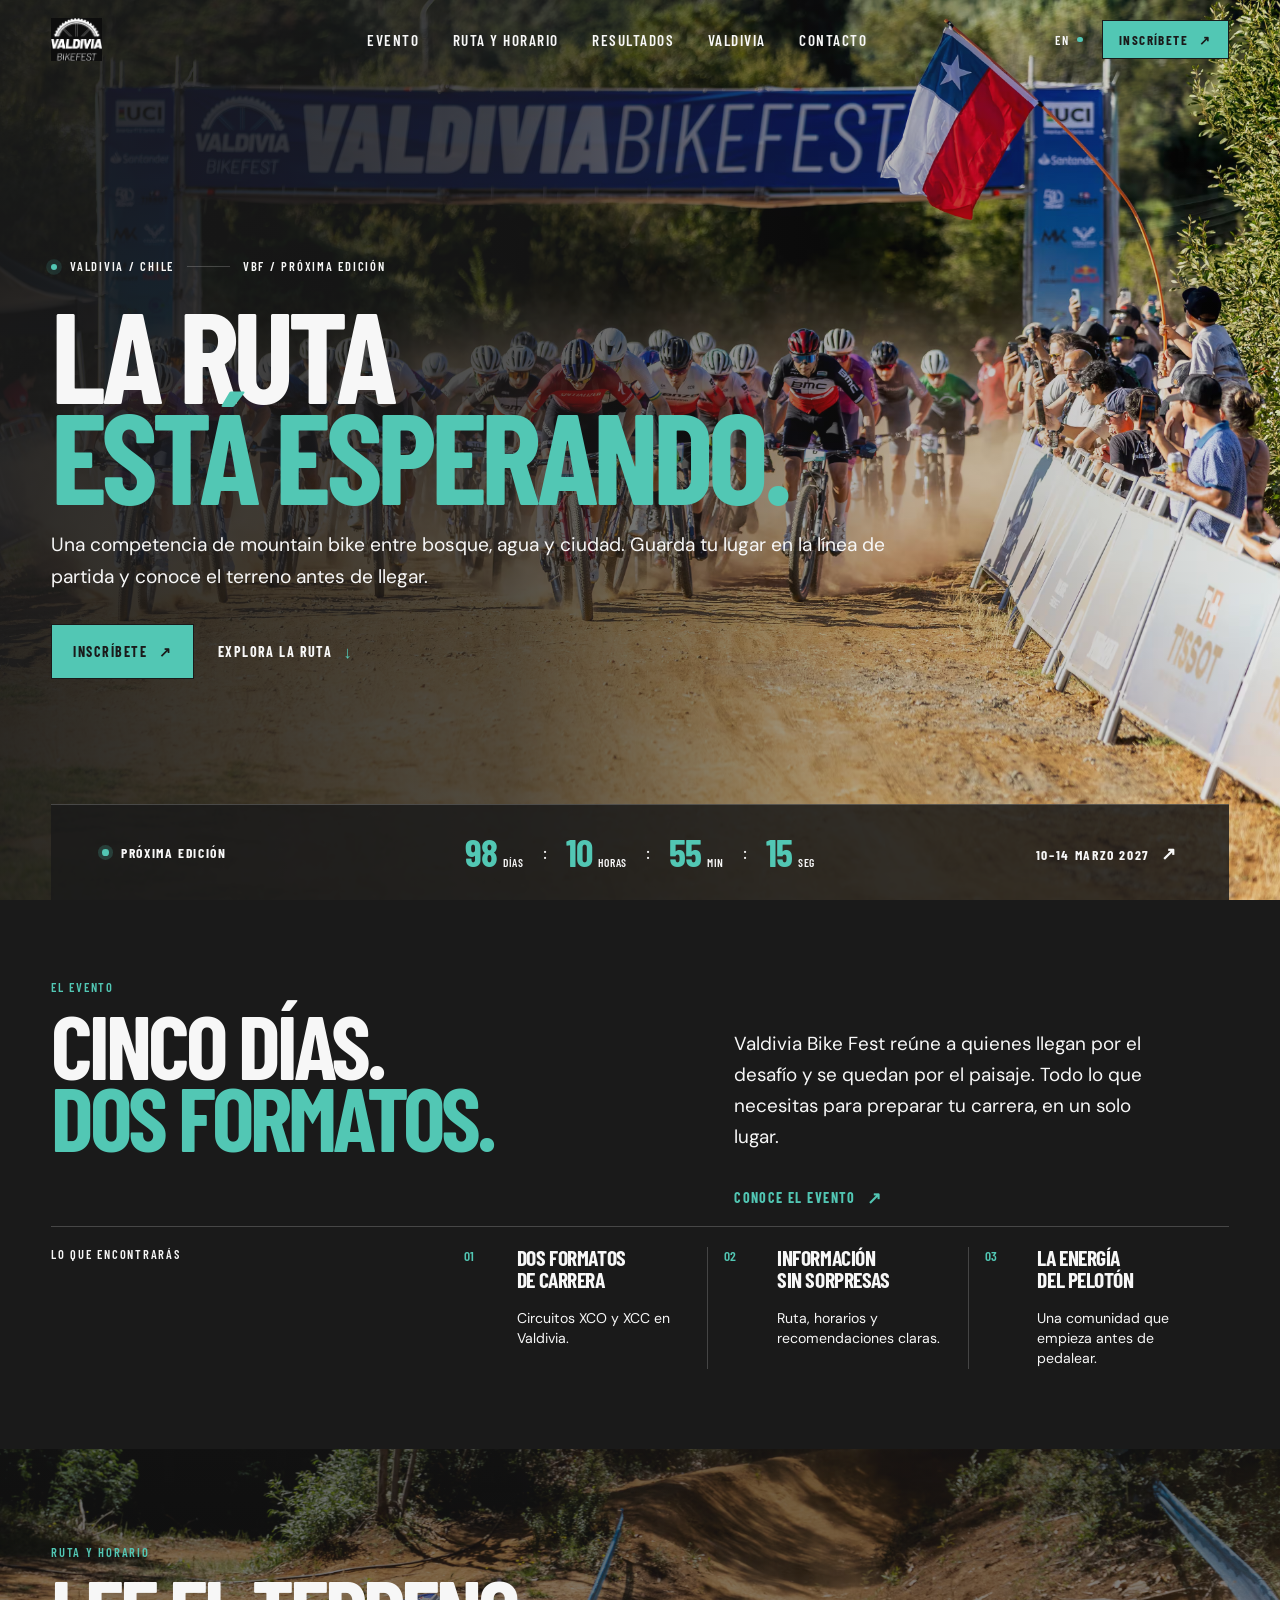
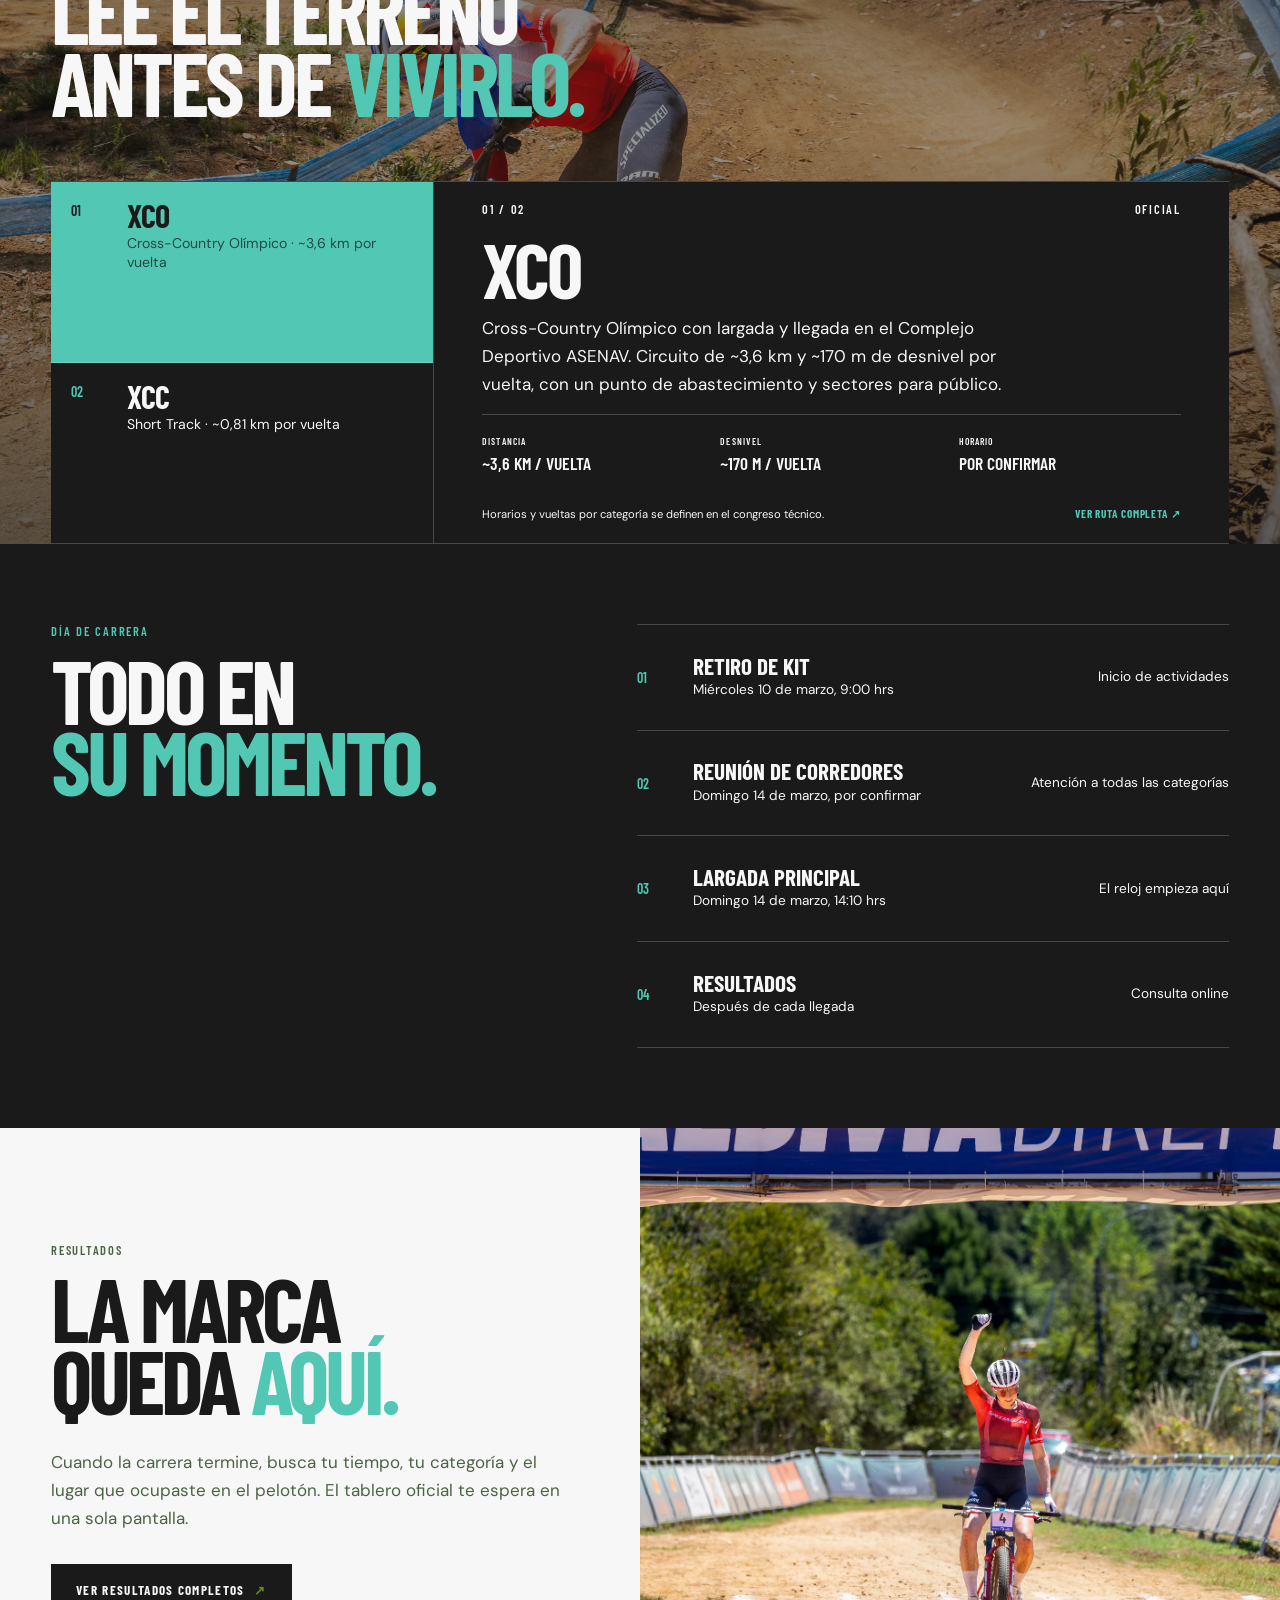
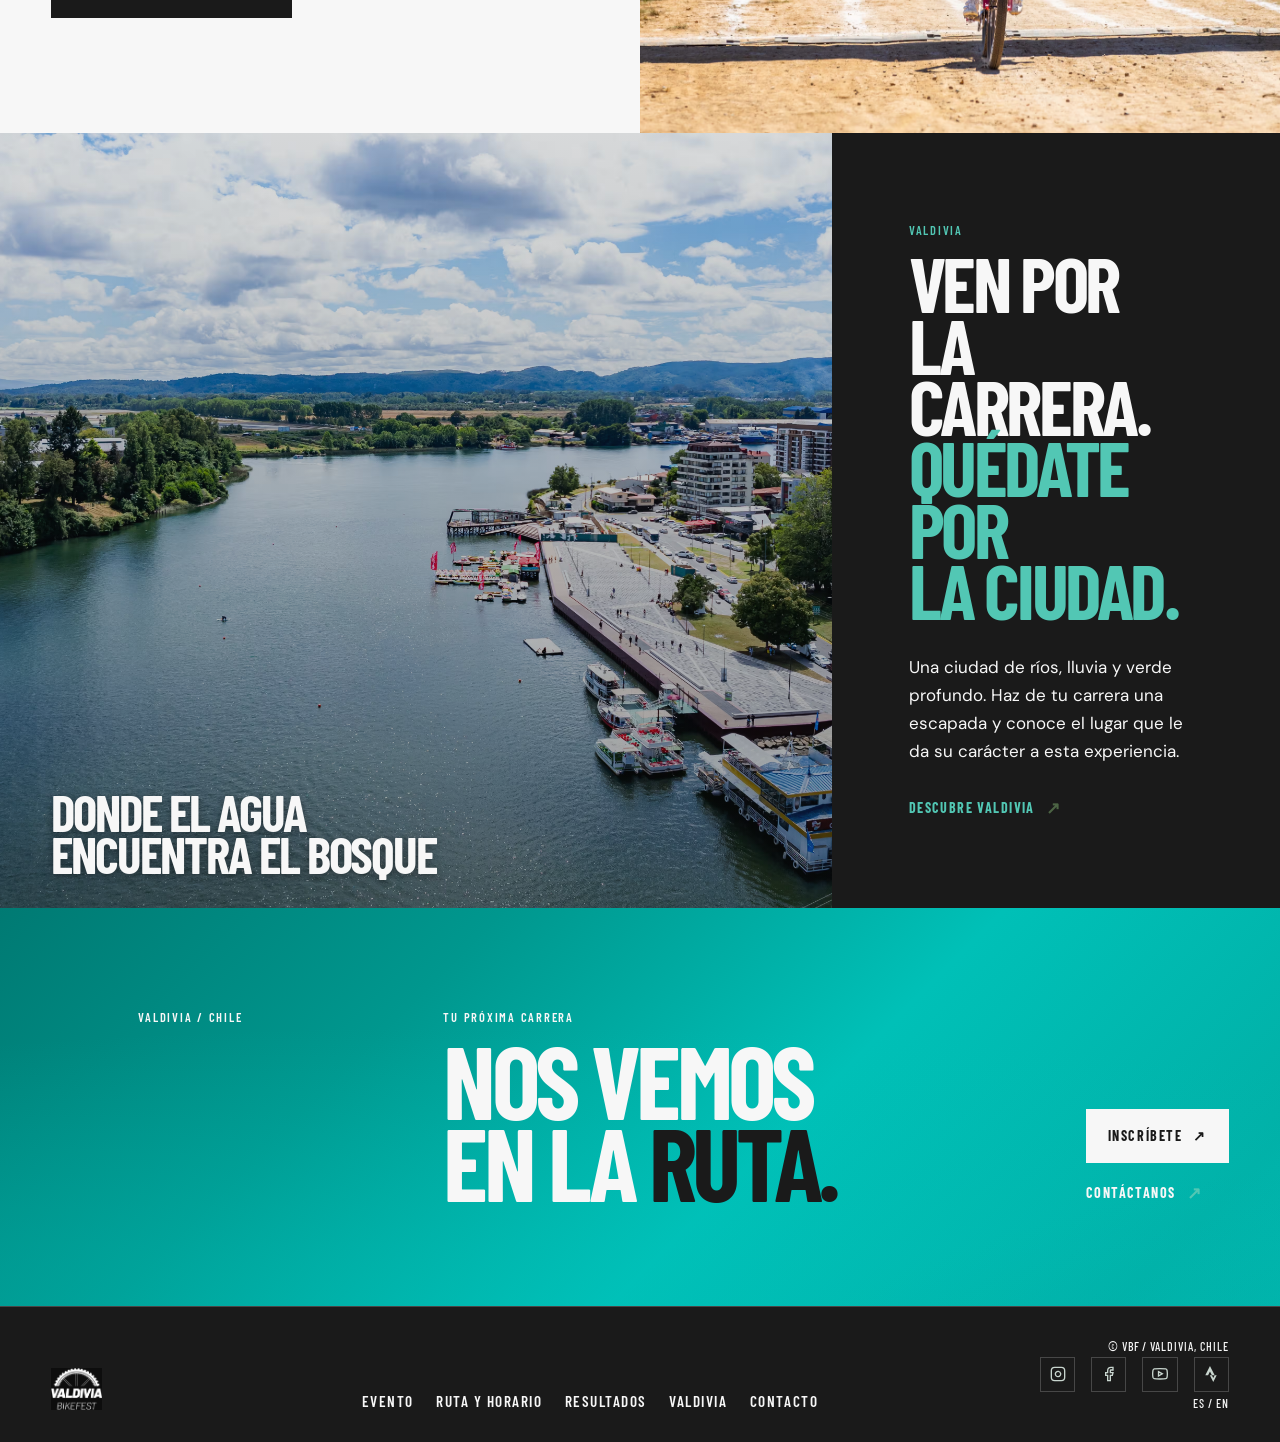
==== commit 88d1561e: "Correcciones vaerias y sección resultados" ====
--- a/index.html
+++ b/index.html
@@ -142,10 +142,13 @@
           <p>Cuando la carrera termine, busca tu tiempo, tu categoría y el lugar que ocupaste en el pelotón. El tablero oficial te espera en una sola pantalla.</p>
           <a class="button button-dark" href="resultados.html">Ver resultados completos <span aria-hidden="true">↗</span></a>
         </div>
+        <div class="results-images">
+          <img src="img/meta.avif" alt="Meta de la competencia" loading="lazy">
+        </div>
       </section>
 
       <section class="valdivia-section" id="valdivia" aria-labelledby="valdivia-title">
-        <div class="valdivia-carousel" aria-hidden="true">
+        <div class="valdivia-carousel" aria-hidden="true" data-crossfade data-interval="5000">
           <img src="img/valdivia_1.avif" alt="" loading="lazy" class="carousel-img active">
           <img src="img/valdivia_2.avif" alt="" loading="lazy" class="carousel-img">
           <img src="img/valdivia_3.avif" alt="" loading="lazy" class="carousel-img">
--- a/styles.css
+++ b/styles.css
@@ -107,12 +107,14 @@
 .info-list em { min-height: 2.8em; }
 @media (min-width: 761px) and (max-width: 1200px) { .info-list strong { min-height: 3em; } }
 
-.route-section { position: relative; padding-top: 0; padding-bottom: 0; background: url('img/terreno.avif') center / cover no-repeat; }.route-section::before { content: ""; position: absolute; inset: 0; background: linear-gradient(180deg, rgba(26,26,26,.65) 0%, rgba(26,26,26,.45) 40%, rgba(26,26,26,.72) 100%); z-index: 0; }.route-section > * { position: relative; z-index: 1; }.route-header { display: flex; justify-content: space-between; gap: 3rem; align-items: end; margin-bottom: 0; padding: clamp(6rem, 12vw, 4rem) 0 clamp(4rem, 8vw, 4rem); }.route-header-copy { width: min(100%, 25rem); margin-bottom: .25rem; color: var(--paper); line-height: 1.65; }.interactive-route { display: grid; grid-template-columns: .65fr 1.35fr; border-top: 1px solid var(--line); border-bottom: 1px solid var(--line); background: var(--ink); padding-bottom: clamp(3rem, 6vw, 6rem); height: 36rem; overflow: hidden; }.route-controls { display: grid; grid-template-rows: repeat(2, 1fr); border-right: 1px solid var(--line); overflow: hidden; }.route-tab { width: 100%; height: 100%; min-height: 9rem; display: grid; grid-template-columns: 2.5rem 1fr; grid-template-rows: auto 1fr; align-content: center; gap: .3rem 1rem; padding: 1.25rem; text-align: left; background: transparent; border: 0; border-bottom: 1px solid var(--line); cursor: pointer; transition: background .2s ease, color .2s ease; overflow: hidden; }.route-tab:last-child { border-bottom: 0; }.route-tab span { grid-row: 1 / 3; color: var(--turquoise); font: 600 .88rem var(--display); }.route-tab strong { font: 700 2rem/.85 var(--display); letter-spacing: -.02em; text-transform: uppercase; }.route-tab small { color: var(--paper); font-size: .88rem; overflow: hidden; text-overflow: ellipsis; display: -webkit-box; -webkit-line-clamp: 2; -webkit-box-orient: vertical; line-height: 1.3; }.route-tab:hover, .route-tab.is-active { background: var(--turquoise); color: var(--ink); }.route-tab.is-active span, .route-tab:hover span { color: var(--ink); }.route-tab.is-active small, .route-tab:hover small { color: rgba(16,22,19,.7); }.route-detail { padding: 1.25rem 3rem; display: flex; flex-direction: column; justify-content: space-between; height: 100%; overflow: hidden; }.route-detail-header { display: flex; flex-direction: column; }.route-detail-footer { display: flex; flex-direction: column; }.route-detail-top { display: flex; justify-content: space-between; color: var(--paper); }.route-detail-copy { max-width: 35rem; overflow: hidden; }.route-detail h3 { margin: 1.2rem 0 .75rem; font: 700 clamp(3rem, 6vw, 6rem)/.85 var(--display); letter-spacing: -.04em; text-transform: uppercase; }.route-detail p { margin: 0; color: var(--paper); max-width: 35rem; line-height: 1.65; overflow: hidden; display: -webkit-box; -webkit-line-clamp: 3; -webkit-box-orient: vertical; }.route-data { display: grid; grid-template-columns: repeat(3, 1fr); gap: 1rem; padding-top: 1.25rem; border-top: 1px solid var(--line); }.route-data div { display: grid; gap: .35rem; }.route-data span { color: var(--paper); font: 600 .6rem var(--display); letter-spacing: .12em; text-transform: uppercase; }.route-data strong { font: 600 1.1rem var(--display); text-transform: uppercase; }.detail-footer { display: flex; justify-content: space-between; gap: 1rem; align-items: center; margin-top: 2rem; color: var(--paper); font-size: .7rem; }.detail-footer a { color: var(--turquoise); font-weight: 700; text-transform: uppercase; font-family: var(--display); letter-spacing: .08em; }
+.route-section { position: relative; padding-top: 0; padding-bottom: 0; background: url('img/terreno.avif') center / cover no-repeat; }.route-section::before { content: ""; position: absolute; inset: 0; background: linear-gradient(180deg, rgba(26,26,26,.65) 0%, rgba(26,26,26,.45) 40%, rgba(26,26,26,.72) 100%); z-index: 0; }.route-section > * { position: relative; z-index: 1; }.route-header { display: flex; justify-content: space-between; gap: 3rem; align-items: end; margin-bottom: 0; padding: clamp(6rem, 12vw, 4rem) 0 clamp(4rem, 8vw, 4rem); }.route-header-copy { width: min(100%, 25rem); margin-bottom: .25rem; color: var(--paper); line-height: 1.65; }.interactive-route { display: grid; grid-template-columns: .65fr 1.35fr; border-top: 1px solid var(--line); border-bottom: 1px solid var(--line); background: var(--ink); overflow: hidden; }.route-controls { display: grid; grid-template-rows: repeat(2, 1fr); border-right: 1px solid var(--line); overflow: hidden; }.route-tab { width: 100%; height: 100%; min-height: 9rem; display: grid; grid-template-columns: 2.5rem 1fr; grid-template-rows: auto 1fr; align-content: center; gap: .3rem 1rem; padding: 1.25rem; text-align: left; background: transparent; border: 0; border-bottom: 1px solid var(--line); cursor: pointer; transition: background .2s ease, color .2s ease; overflow: hidden; }.route-tab:last-child { border-bottom: 0; }.route-tab span { grid-row: 1 / 3; color: var(--turquoise); font: 600 .88rem var(--display); }.route-tab strong { font: 700 2rem/.85 var(--display); letter-spacing: -.02em; text-transform: uppercase; }.route-tab small { color: var(--paper); font-size: .88rem; overflow: hidden; text-overflow: ellipsis; display: -webkit-box; -webkit-line-clamp: 2; -webkit-box-orient: vertical; line-height: 1.3; }.route-tab:hover, .route-tab.is-active { background: var(--turquoise); color: var(--ink); }.route-tab.is-active span, .route-tab:hover span { color: var(--ink); }.route-tab.is-active small, .route-tab:hover small { color: rgba(16,22,19,.7); }.route-detail { padding: 1.25rem 3rem; display: flex; flex-direction: column; justify-content: space-between; height: 100%; overflow: hidden; }.route-detail-header { display: flex; flex-direction: column; }.route-detail-footer { display: flex; flex-direction: column; margin-top: 1rem; }.route-detail-top { display: flex; justify-content: space-between; color: var(--paper); }.route-detail-copy { max-width: 35rem; overflow: hidden; }.route-detail h3 { margin: 1.2rem 0 .75rem; font: 700 clamp(3rem, 6vw, 6rem)/.85 var(--display); letter-spacing: -.04em; text-transform: uppercase; }.route-detail p { margin: 0; color: var(--paper); max-width: 35rem; line-height: 1.65; overflow: hidden; display: -webkit-box; -webkit-line-clamp: 3; -webkit-box-orient: vertical; }.route-data { display: grid; grid-template-columns: repeat(3, 1fr); gap: 1rem; padding-top: 1.25rem; border-top: 1px solid var(--line); }.route-data div { display: grid; gap: .35rem; }.route-data span { color: var(--paper); font: 600 .6rem var(--display); letter-spacing: .12em; text-transform: uppercase; }.route-data strong { font: 600 1.1rem var(--display); text-transform: uppercase; }.detail-footer { display: flex; justify-content: space-between; gap: 1rem; align-items: center; margin-top: 2rem; color: var(--paper); font-size: .7rem; }.detail-footer a { color: var(--turquoise); font-weight: 700; text-transform: uppercase; font-family: var(--display); letter-spacing: .08em; }
 
 .schedule-section { position: relative; display: grid; grid-template-columns: .9fr 1.1fr; gap: clamp(2rem, 8vw, 10rem); background: url('img/bajada.avif') center / cover no-repeat fixed; overflow: hidden; }.schedule-section::before { content: ""; position: absolute; inset: 0; background: linear-gradient(180deg, rgba(26,26,26,.82) 0%, rgba(26,26,26,.7) 50%, rgba(26,26,26,.82) 100%); z-index: 0; }.schedule-section > * { position: relative; z-index: 1; }.schedule-title { align-self: start; }.schedule-list { border-top: 1px solid var(--line); }.schedule-row { display: grid; grid-template-columns: 2.5rem 1fr auto; gap: 1rem; align-items: center; min-height: 6.6rem; border-bottom: 1px solid var(--line); }.schedule-row time { color: var(--turquoise); font: 600 .88rem var(--display); }.schedule-row div { display: grid; gap: .2rem; }.schedule-row strong { font: 700 1.45rem/.95 var(--display); text-transform: uppercase; }.schedule-row span, .schedule-row em { color: var(--paper); font-size: .85rem; font-style: normal; }.schedule-row em { text-align: right; }
-.results-section { padding: clamp(5rem, 9vw, 9rem) var(--pad); display: grid; grid-template-columns: 1fr; gap: 0; align-items: center; background: var(--paper); color: var(--ink); }
+.results-section { display: grid; grid-template-columns: 1fr 1fr; align-items: stretch; background: var(--paper); color: var(--ink); }
 .results-section .section-kicker { color: #668b22; }
-.results-copy { max-width: 42rem; }
+.results-copy { max-width: 42rem; padding: clamp(5rem, 9vw, 9rem) var(--pad); }
+.results-images { display: grid; height: 100%; min-height: 28rem; overflow: hidden; margin-right: calc(var(--pad) * -1 + 0px); }
+.results-images img { width: 100%; height: 100%; object-fit: cover; }
 .results-copy p:not(.section-kicker) { max-width: 32rem; margin: 2rem 0; color: #526058; line-height: 1.65; }
 .results-copy .arrow-link { color: var(--ink); }
 .results-copy .arrow-link span { color: #668b22; }
@@ -144,9 +146,9 @@
 .footer-social a:hover { color: var(--turquoise); border-color: var(--turquoise); transform: translateY(-2px); }
 .footer-social svg { width: 1rem; height: 1rem; }.footer-links { display: flex; gap: 1.4rem; flex-wrap: wrap; }.footer-meta { display: grid; justify-items: end; gap: .25rem; color: var(--paper); font: 500 .75rem var(--display); letter-spacing: .08em; text-transform: uppercase; }.toast { position: fixed; left: 50%; bottom: 1.5rem; z-index: 30; width: min(90vw, 30rem); padding: 1rem 1.2rem; transform: translateX(-50%); border: 1px solid var(--turquoise); background: var(--ink); color: var(--paper); font-size: .92rem; box-shadow: 0 1rem 3rem rgba(0,0,0,.3); }
 
-@media (max-width: 980px) { .main-nav { gap: 1rem; }.main-nav a { font-size: .85rem; }.event-section, .schedule-section, .results-section { gap: 3rem; }.final-cta { grid-template-columns: .6fr 1fr .7fr; } }
+@media (max-width: 980px) { .main-nav { gap: 1rem; }.main-nav a { font-size: .85rem; }.event-section, .schedule-section, .results-section { gap: 3rem; }.final-cta { grid-template-columns: .6fr 1fr .7fr; }.results-images { display: none; }.results-section { grid-template-columns: 1fr; } }
 @media (max-width: 760px) { :root { --pad: 1.25rem; }.site-header { min-height: 4.5rem; }.wordmark { min-width: auto; }.wordmark-name { display: none; }.main-nav, .header-actions .language-toggle, .header-actions .button { display: none; }.header-actions { margin-left: auto; }.menu-toggle { display: block; }.mobile-menu { display: block; position: fixed; z-index: 21; top: 4.5rem; left: 0; right: 0; padding: 1rem var(--pad) 2rem; background: var(--ink); border-bottom: 1px solid var(--line); visibility: hidden; opacity: 0; pointer-events: none; transform: translateY(-8px); transition: transform .32s cubic-bezier(0.16, 1, 0.3, 1), opacity .32s cubic-bezier(0.16, 1, 0.3, 1), visibility .32s cubic-bezier(0.16, 1, 0.3, 1); max-height: calc(100vh - 4.5rem); overflow-y: auto; overscroll-behavior: contain; -webkit-overflow-scrolling: touch; }.mobile-menu.is-open { visibility: visible; opacity: 1; pointer-events: auto; transform: translateY(0); }.mobile-menu nav { display: grid; gap: 0; margin-bottom: 1.5rem; padding-bottom: 1.5rem; border-bottom: 1px solid var(--line); }.mobile-menu nav a { font: 700 1.7rem var(--display); text-transform: uppercase; border-bottom: 1px solid var(--line); padding: .75rem 0; min-height: 44px; display: flex; align-items: center; position: relative; -webkit-tap-highlight-color: transparent; opacity: 0; transform: translateY(12px); transition: opacity .32s cubic-bezier(0.16, 1, 0.3, 1), transform .32s cubic-bezier(0.16, 1, 0.3, 1), color .2s ease; }.mobile-menu nav a:last-child { border-bottom: 0; }.mobile-menu nav a::before { content: ""; position: absolute; left: 0; top: 0; bottom: 0; width: 2px; background: var(--turquoise); transform: scaleX(0); transform-origin: left; transition: transform .2s ease; }.mobile-menu nav a:hover { color: var(--turquoise); }.mobile-menu nav a:hover::before { transform: scaleX(1); }.mobile-menu.is-open nav a { opacity: 1; transform: translateY(0); }.mobile-menu.is-open nav a:nth-child(1) { transition-delay: 0ms; }.mobile-menu.is-open nav a:nth-child(2) { transition-delay: 40ms; }.mobile-menu.is-open nav a:nth-child(3) { transition-delay: 80ms; }.mobile-menu.is-open nav a:nth-child(4) { transition-delay: 120ms; }.mobile-menu.is-open nav a:nth-child(5) { transition-delay: 160ms; }.mobile-menu.is-open nav a:hover { transition-delay: 0ms; }.mobile-menu .button { width: 100%; }.menu-backdrop { display: block; position: fixed; inset: 0; z-index: 20; background: rgba(26, 26, 26, 0.6); opacity: 0; visibility: hidden; pointer-events: none; transition: opacity .32s cubic-bezier(0.16, 1, 0.3, 1), visibility .32s cubic-bezier(0.16, 1, 0.3, 1); }.menu-backdrop.is-open { opacity: 1; visibility: visible; pointer-events: auto; }.hero { min-height: 100vh; display: grid; grid-template-rows: 1fr auto; justify-content: center; }.hero::before { background: linear-gradient(180deg, rgba(26,26,26,.85) 0%, rgba(26,26,26,.6) 50%, rgba(26,26,26,.85) 100%); }.hero-content { display: block; }.hero-copy { max-width: none; }.hero h1 { font-size: clamp(4.7rem, 20vw, 8rem); }.hero-intro { max-width: 28rem; }.hero-footnote { margin-top: 3.5rem; }.status-strip { grid-template-columns: 1fr; gap: .8rem; padding-block: 1.35rem; }.status-label { justify-content: space-between; }.countdown { justify-content: flex-start; }.status-message { text-align: left; font-size: .78rem; }.section { padding-block: 5.5rem; }.event-section, .schedule-section, .results-section, .valdivia-section { display: block; }.event-intro { padding-top: 3rem; }.event-grid { display: block; margin-top: 4rem; }.event-grid-label { margin-bottom: 1.5rem; }.info-list { display: block; }.info-list li { min-height: 8rem; padding: 1.3rem 0; border-right: 0; border-bottom: 1px solid var(--line); }.route-header { display: block; padding: clamp(5rem, 10vw, 8rem) 0 clamp(3rem, 6vw, 5rem); }.route-header-copy { margin-top: 2.5rem; }.interactive-route { display: block; }.route-controls { grid-template-columns: repeat(2, 1fr); grid-template-rows: none; border-right: 0; border-bottom: 1px solid var(--line); }.route-tab { min-height: 7rem; display: block; padding: 1rem .7rem; }.route-tab span, .route-tab small { display: block; }.route-tab strong { display: block; margin: .65rem 0 .35rem; font-size: 1.35rem; }.route-tab small { font-size: .62rem; line-height: 1.25; }.route-detail { min-height: 25rem; padding: 2rem 1.25rem; }.route-detail-copy { margin: 4rem 0 3rem; }.route-data { gap: .5rem; }.route-data strong { font-size: .88rem; }.detail-footer { display: block; line-height: 1.5; }.detail-footer a { display: block; margin-top: 1.2rem; }.schedule-row { grid-template-columns: 1.5rem 1fr; gap: .7rem; padding-block: 1.1rem; }.schedule-row em { grid-column: 2; text-align: left; }.schedule-row strong { font-size: 1.25rem; }.results-section { padding-block: 5.5rem; }.results-board { min-height: 24rem; margin-top: 3.5rem; }.results-empty { padding: 2rem; }.valdivia-map { min-height: 28rem; }.map-phrase { left: 1.25rem; bottom: 1.5rem; font-size: 2.5rem; }.valdivia-copy { padding: 5rem 1.25rem; }.final-cta { display: block; padding-block: 5rem; }.final-cta h2 { margin-block: 3rem; }.cta-actions { align-items: flex-start; }.site-footer { display: block; }.footer-links { margin: 2.5rem 0; }.footer-meta { justify-items: start; } }
-@media (max-width: 760px) { .schedule-section { background-attachment: scroll; } }
+@media (max-width: 760px) { .schedule-section { background-attachment: scroll; } .interactive-route { height: auto; overflow: visible; } .route-controls { grid-template-rows: auto; } .route-tab { min-height: 6rem; } }
 @media (prefers-reduced-motion: reduce) { *, *::before, *::after { scroll-behavior: auto !important; animation-duration: .01ms !important; transition-duration: .01ms !important; } .schedule-section { background-attachment: scroll; } }
 
 .inner-page { min-height: calc(100vh - 13rem); padding: clamp(5rem, 10vw, 10rem) var(--pad); }
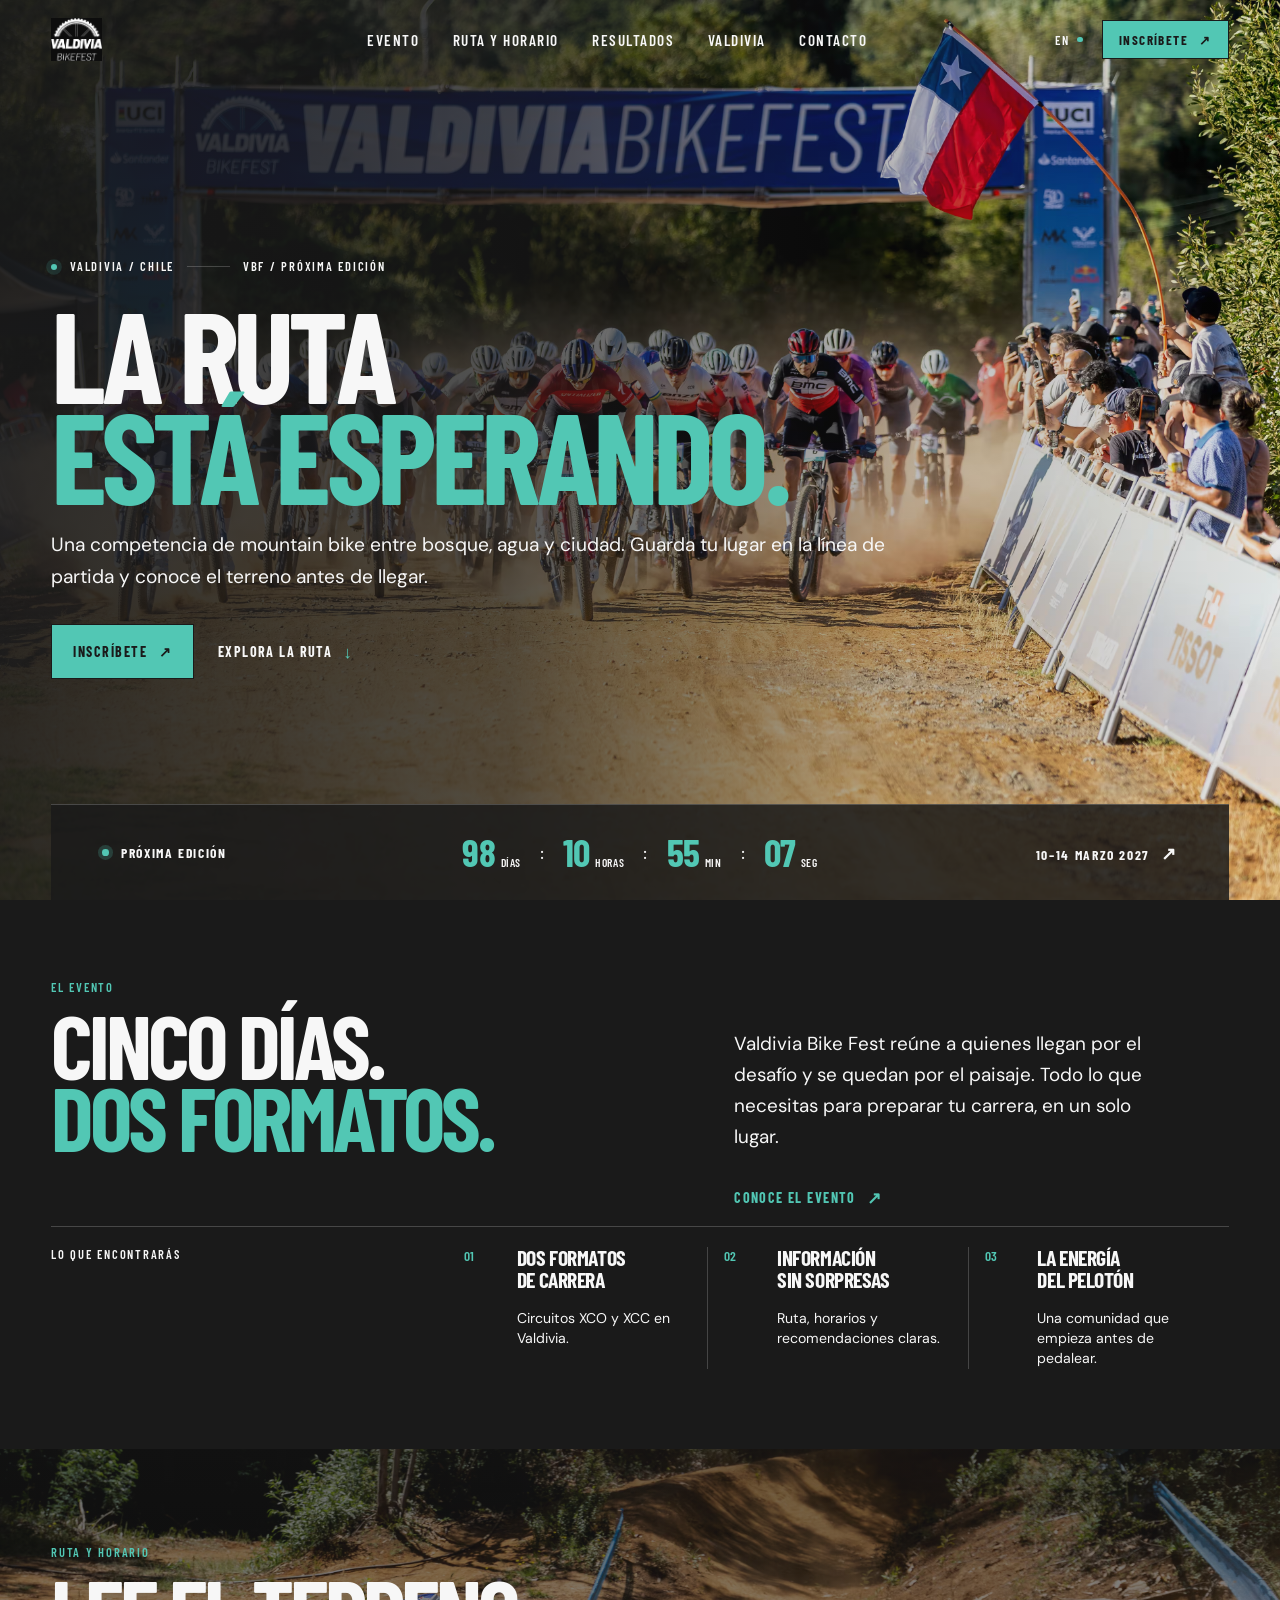
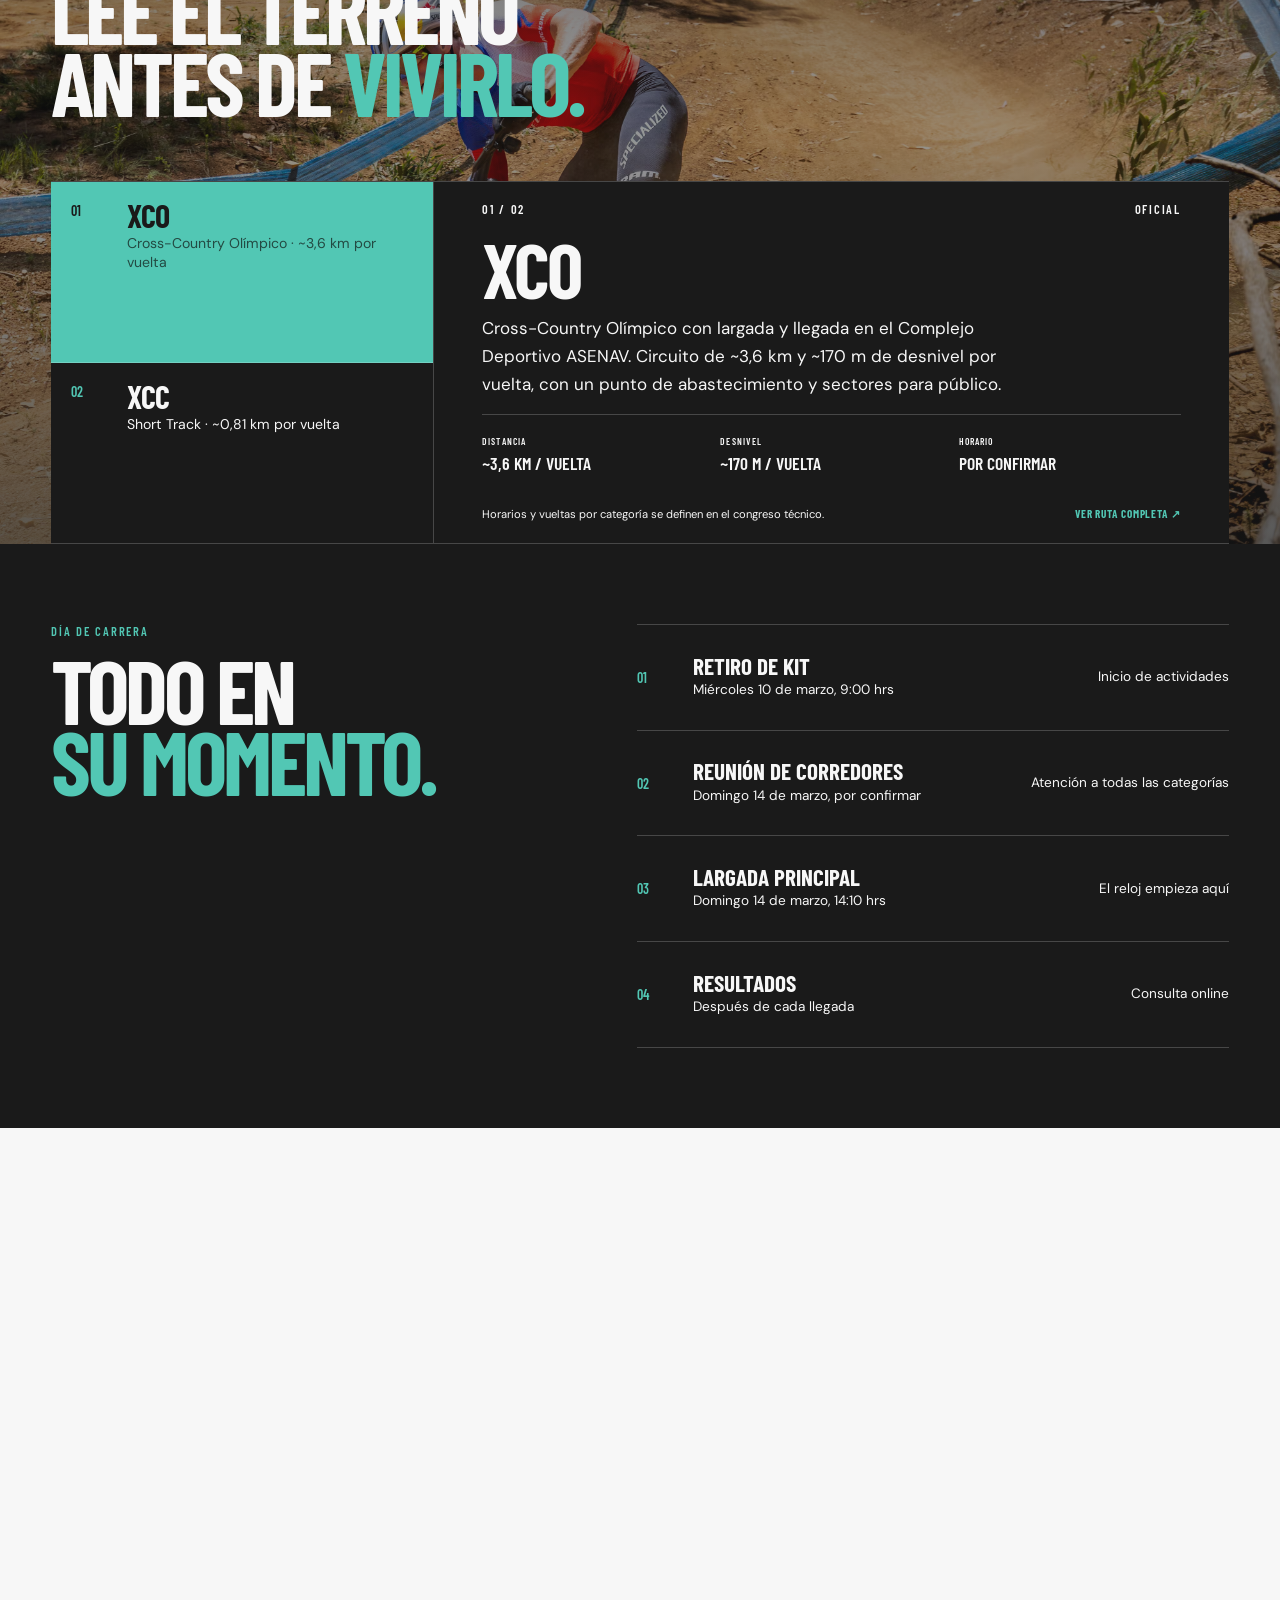
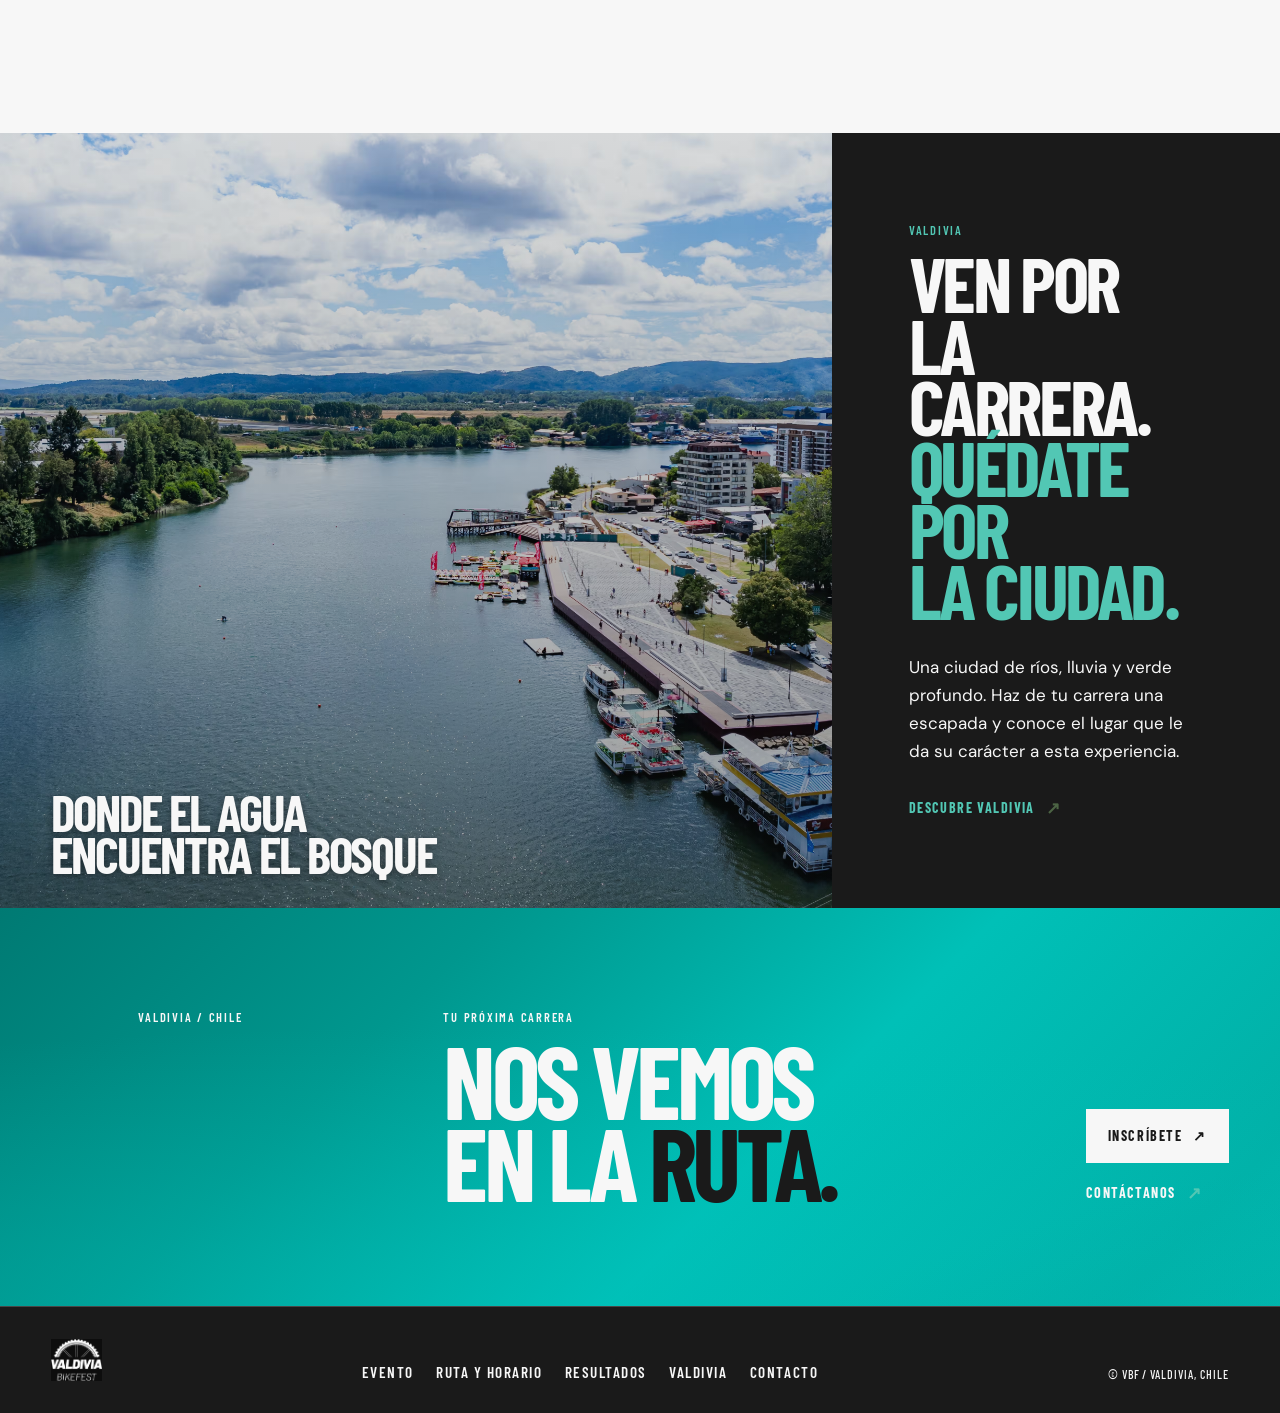
==== commit dd6f2159: "Fix footers" ====
--- a/index.html
+++ b/index.html
@@ -126,8 +126,8 @@
       </section>
 
       <section class="section schedule-section" aria-labelledby="schedule-title">
-        <div class="schedule-title"><p class="section-kicker">Día de carrera</p><h2 id="schedule-title">Todo en<br><em>su momento.</em></h2></div>
-        <div class="schedule-list">
+        <div class="schedule-title animate-on-scroll"><p class="section-kicker">Día de carrera</p><h2 id="schedule-title">Todo en<br><em>su momento.</em></h2></div>
+        <div class="schedule-list animate-on-scroll">
           <div class="schedule-row"><time>01</time><div><strong>Retiro de kit</strong><span>Miércoles 10 de marzo, 9:00 hrs</span></div><em>Inicio de actividades</em></div>
           <div class="schedule-row"><time>02</time><div><strong>Reunión de corredores</strong><span>Domingo 14 de marzo, por confirmar</span></div><em>Atención a todas las categorías</em></div>
           <div class="schedule-row"><time>03</time><div><strong>Largada principal</strong><span>Domingo 14 de marzo, 14:10 hrs</span></div><em>El reloj empieza aquí</em></div>
@@ -136,13 +136,13 @@
       </section>
 
       <section class="results-section" id="resultados" aria-labelledby="results-title">
-        <div class="results-copy">
+        <div class="results-copy animate-on-scroll">
           <p class="section-kicker">Resultados</p>
           <h2 id="results-title">La marca<br>queda <em>aquí.</em></h2>
           <p>Cuando la carrera termine, busca tu tiempo, tu categoría y el lugar que ocupaste en el pelotón. El tablero oficial te espera en una sola pantalla.</p>
           <a class="button button-dark" href="resultados.html">Ver resultados completos <span aria-hidden="true">↗</span></a>
         </div>
-        <div class="results-images">
+        <div class="results-images animate-on-scroll">
           <img src="img/meta.avif" alt="Meta de la competencia" loading="lazy">
         </div>
       </section>
@@ -161,7 +161,7 @@
       <section class="final-cta" id="contacto" aria-labelledby="contact-title"><div class="cta-coordinate">VALDIVIA / CHILE</div><div><p class="section-kicker">Tu próxima carrera</p><h2 id="contact-title">Nos vemos<br>en la <em>ruta.</em></h2></div><div class="cta-actions"><a class="button button-lime" href="https://www.eventrid.cl/eventos/mvk/valdivia-bikefest-2026" target="_blank" rel="noopener" data-registration>Inscríbete <span aria-hidden="true">↗</span></a><a class="text-link text-link-light" href="contacto.html">Contáctanos <span aria-hidden="true">↗</span></a></div></section>
     </main>
 
-    <footer class="site-footer"><a class="wordmark footer-wordmark" href="index.html"><img class="wordmark-logo" src="img/logo%20cropped.png" alt="Valdivia Bike Fest"></a><div class="footer-links"><a href="evento.html">Evento</a><a href="ruta.html">Ruta y horario</a><a href="resultados.html">Resultados</a><a href="valdivia.html">Valdivia</a><a href="contacto.html">Contacto</a></div><div class="footer-meta"><span>© VBF / Valdivia, Chile</span><div class="footer-social"><a href="https://instagram.com/valdiviabikefest_" target="_blank" rel="noopener" aria-label="Instagram"><svg width="18" height="18" viewBox="0 0 24 24" fill="none" stroke="currentColor" stroke-width="2"><rect x="2" y="2" width="20" height="20" rx="5"/><path d="M16 11.37A4 4 0 1 1 12.63 8 4 4 0 0 1 16 11.37z"/><line x1="17.5" y1="6.5" x2="17.51" y2="6.5"/></svg></a><a href="https://facebook.com/valdiviabikefest_" target="_blank" rel="noopener" aria-label="Facebook"><svg width="18" height="18" viewBox="0 0 24 24" fill="none" stroke="currentColor" stroke-width="2"><path d="M18 2h-3a5 5 0 0 0-5 5v3H7v4h3v8h4v-8h3l1-4h-4V7a1 1 0 0 1 1-1h3z"/></svg></a><a href="https://youtube.com/" target="_blank" rel="noopener" aria-label="YouTube"><svg width="18" height="18" viewBox="0 0 24 24" fill="none" stroke="currentColor" stroke-width="2"><path d="M22.54 6.42a2.78 2.78 0 0 0-1.94-2C18.88 4 12 4 12 4s-6.88 0-8.6.46a2.78 2.78 0 0 0-1.94 2A29 29 0 0 0 1 11.75a29 29 0 0 0 .46 5.33A2.78 2.78 0 0 0 3.4 19c1.72.46 8.6.46 8.6.46s6.88 0 8.6-.46a2.78 2.78 0 0 0 1.94-2 29 29 0 0 0 .46-5.25 29 29 0 0 0-.46-5.33z"/><polygon points="9.75 15.02 15.5 11.75 9.75 8.48 9.75 15.02"/></svg></a><a href="https://strava.com/" target="_blank" rel="noopener" aria-label="Strava"><svg width="18" height="18" viewBox="0 0 24 24" fill="currentColor"><path d="M15.387 17.944l-2.089-4.116h-3.065L15.387 24l5.15-10.172h-3.066m-7.008-5.599l2.836 5.598h4.172L10.463 0l-7 13.828h4.169"/></svg></a></div><span>ES / EN</span></div></footer>
+    <footer class="site-footer"><a class="wordmark footer-wordmark" href="index.html"><img class="wordmark-logo" src="img/logo%20cropped.png" alt="Valdivia Bike Fest"></a><div class="footer-links"><a href="evento.html">Evento</a><a href="ruta.html">Ruta y horario</a><a href="resultados.html">Resultados</a><a href="valdivia.html">Valdivia</a><a href="contacto.html">Contacto</a></div><div class="footer-meta"><span>© VBF / Valdivia, Chile</span></div></footer>
   </div>
   <div class="toast" role="status" aria-live="polite" hidden></div>
   <script src="script.js"></script>
--- a/styles.css
+++ b/styles.css
@@ -394,6 +394,10 @@
 .event-grid.animate-on-scroll { transition-delay: .5s; }
 .route-header.animate-on-scroll { transition-delay: .1s; }
 .interactive-route.animate-on-scroll { transition-delay: .3s; }
+.schedule-title.animate-on-scroll { transition-delay: .1s; }
+.schedule-list.animate-on-scroll { transition-delay: .3s; }
+.results-copy.animate-on-scroll { transition-delay: .1s; }
+.results-images.animate-on-scroll { transition-delay: .3s; }
 .destination-kicker.animate-on-scroll { transition-delay: .1s; }
 .destination-title.animate-on-scroll { transition-delay: .25s; }
 .destination-description.animate-on-scroll { transition-delay: .4s; }
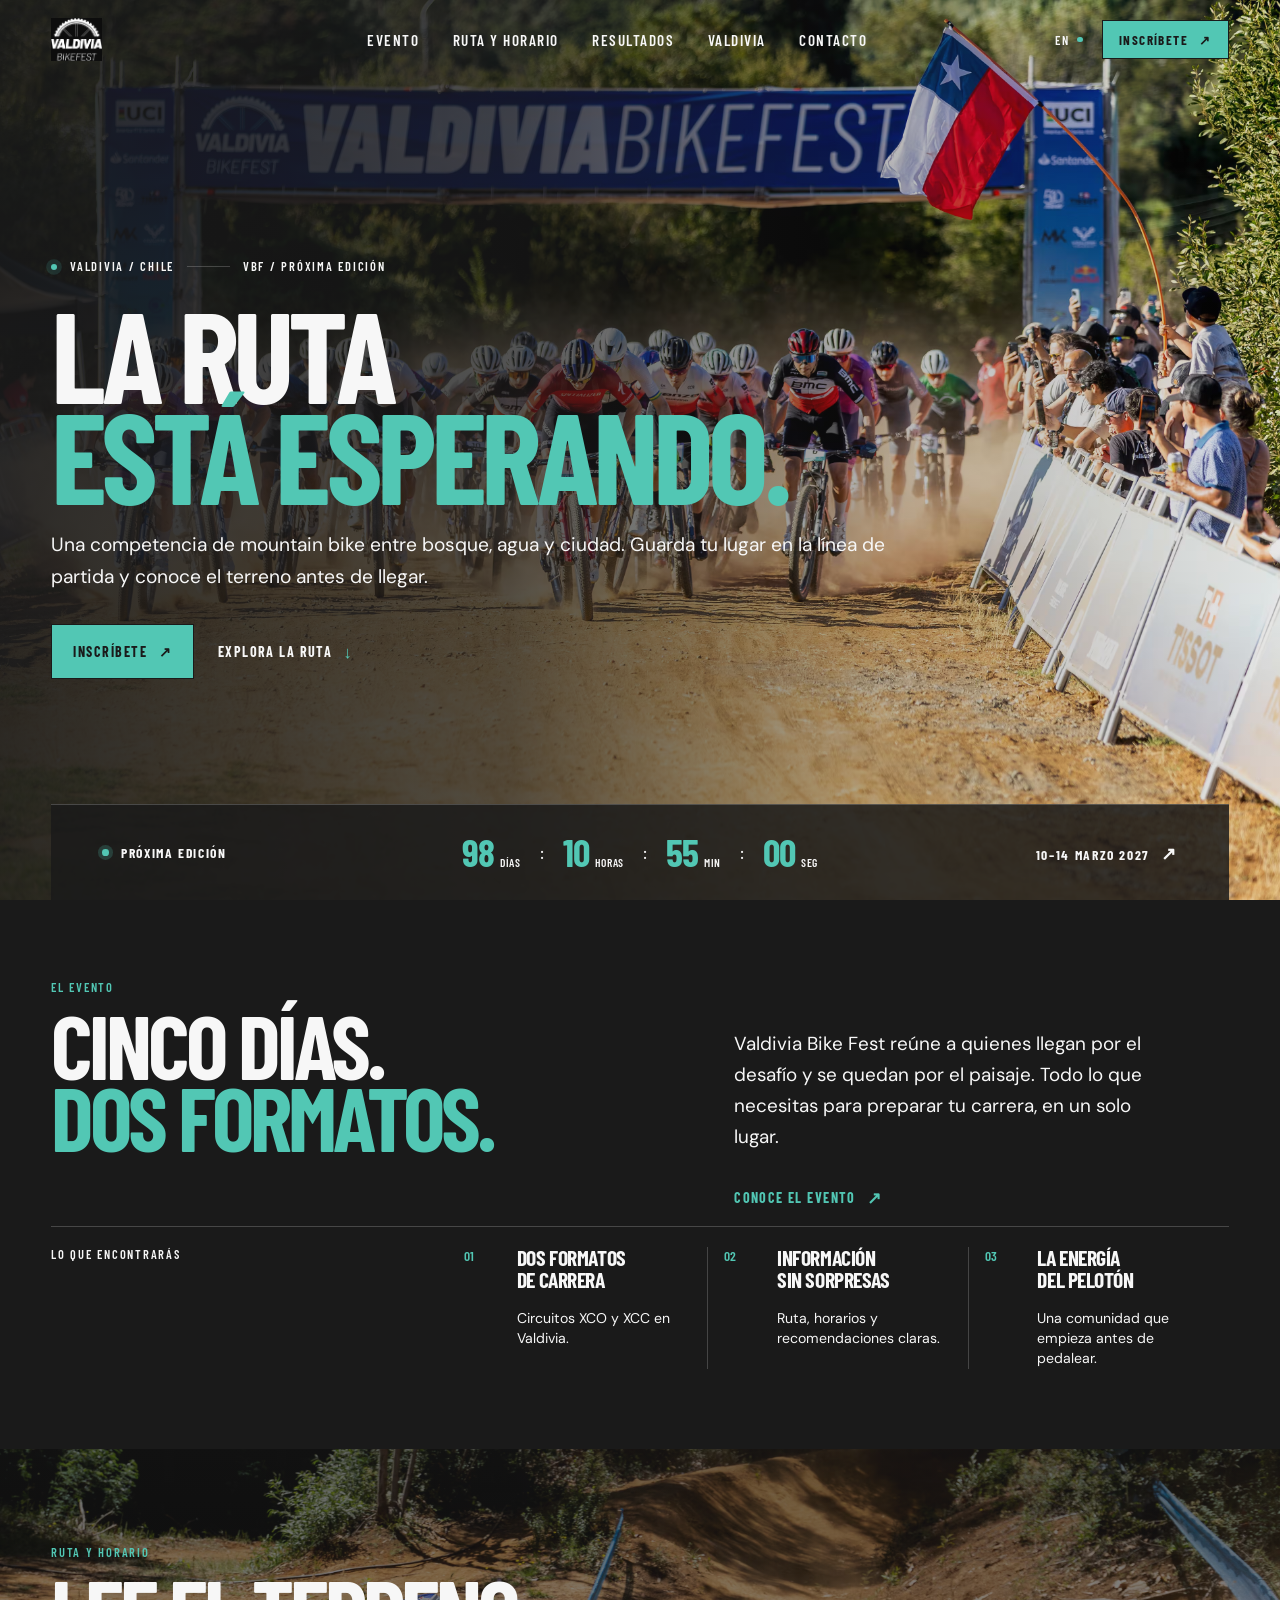
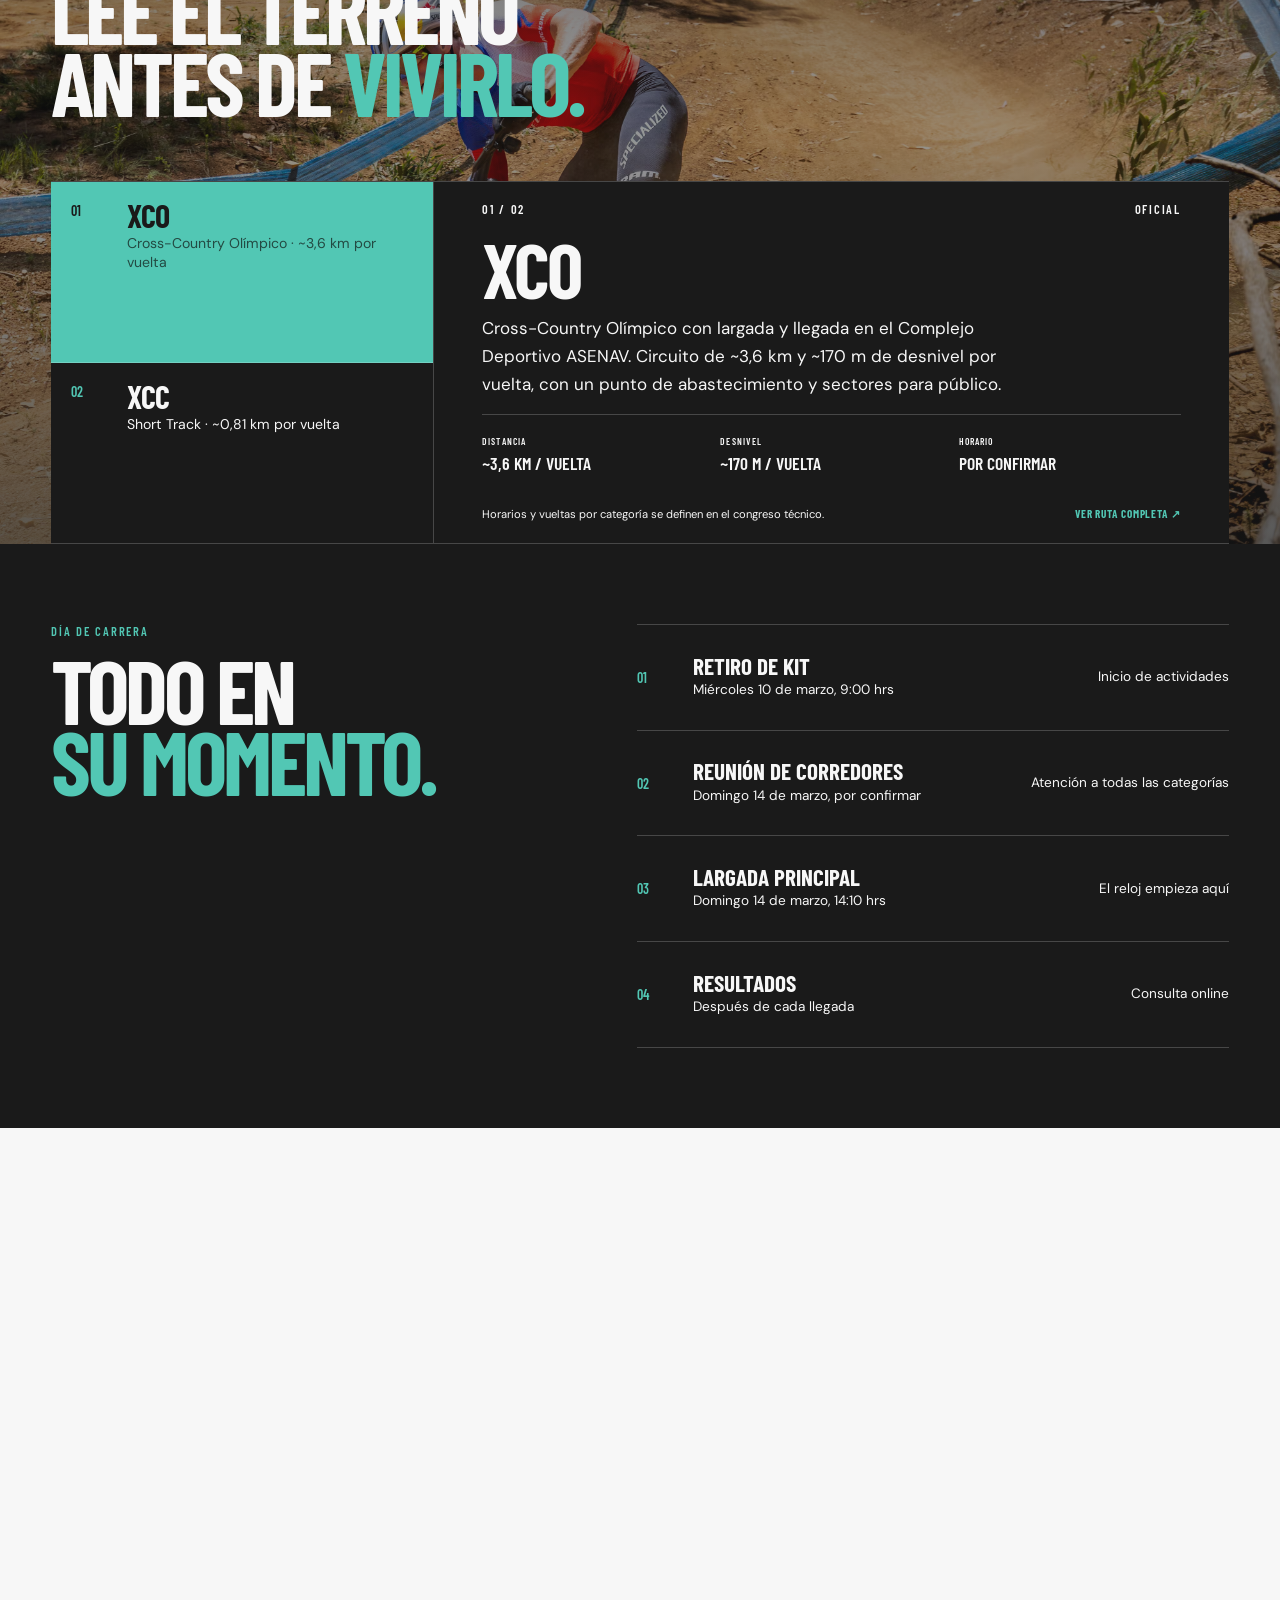
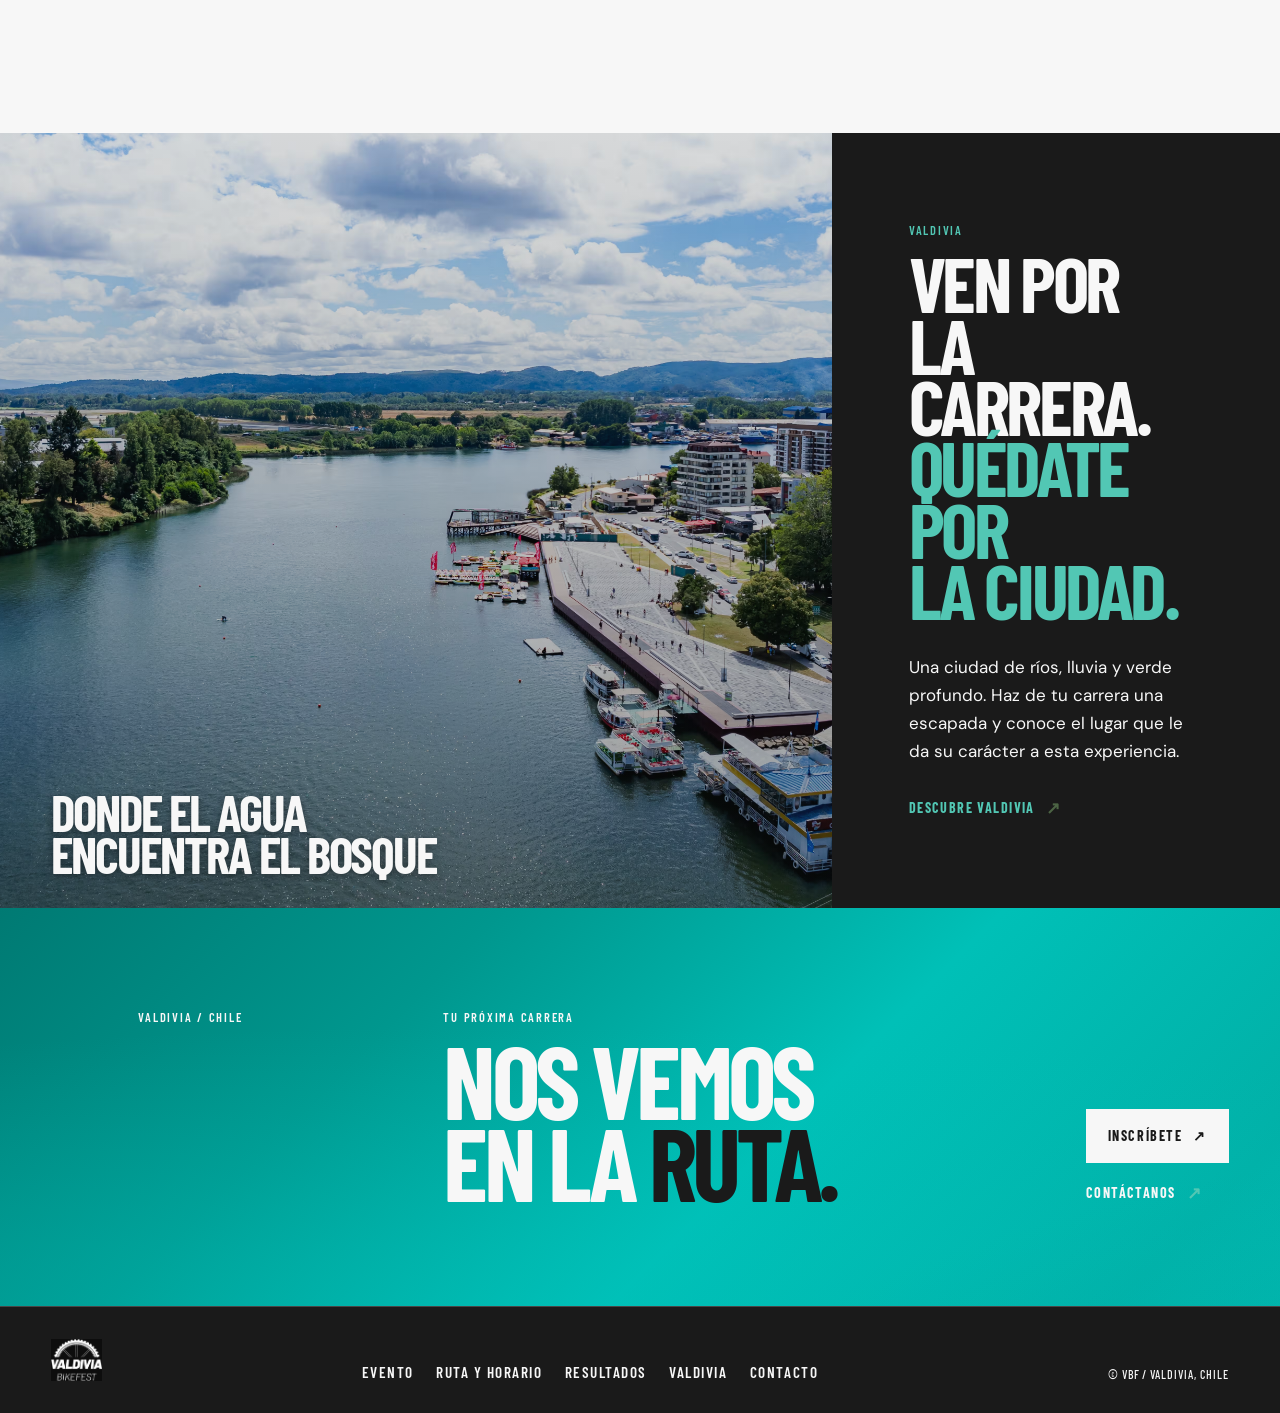
==== commit 1acfb383: "Correccion cta final para formato mobile" ====
--- a/index.html
+++ b/index.html
@@ -158,7 +158,7 @@
         <div class="valdivia-copy"><p class="section-kicker">Valdivia</p><h2 id="valdivia-title">Ven por<br>la carrera.<br><em>Quédate por<br>la ciudad.</em></h2><p>Una ciudad de ríos, lluvia y verde profundo. Haz de tu carrera una escapada y conoce el lugar que le da su carácter a esta experiencia.</p><a class="arrow-link" href="valdivia.html">Descubre Valdivia <span aria-hidden="true">↗</span></a></div>
       </section>
 
-      <section class="final-cta" id="contacto" aria-labelledby="contact-title"><div class="cta-coordinate">VALDIVIA / CHILE</div><div><p class="section-kicker">Tu próxima carrera</p><h2 id="contact-title">Nos vemos<br>en la <em>ruta.</em></h2></div><div class="cta-actions"><a class="button button-lime" href="https://www.eventrid.cl/eventos/mvk/valdivia-bikefest-2026" target="_blank" rel="noopener" data-registration>Inscríbete <span aria-hidden="true">↗</span></a><a class="text-link text-link-light" href="contacto.html">Contáctanos <span aria-hidden="true">↗</span></a></div></section>
+      <section class="final-cta" id="contacto" aria-labelledby="contact-title"><div class="final-cta-inner"><div class="cta-coordinate">VALDIVIA / CHILE</div><div><p class="section-kicker">Tu próxima carrera</p><h2 id="contact-title">Nos vemos<br>en la <em>ruta.</em></h2></div><div class="cta-actions"><a class="button button-lime" href="https://www.eventrid.cl/eventos/mvk/valdivia-bikefest-2026" target="_blank" rel="noopener" data-registration>Inscríbete <span aria-hidden="true">↗</span></a><a class="text-link text-link-light" href="contacto.html">Contáctanos <span aria-hidden="true">↗</span></a></div></div></section>
     </main>
 
     <footer class="site-footer"><a class="wordmark footer-wordmark" href="index.html"><img class="wordmark-logo" src="img/logo%20cropped.png" alt="Valdivia Bike Fest"></a><div class="footer-links"><a href="evento.html">Evento</a><a href="ruta.html">Ruta y horario</a><a href="resultados.html">Resultados</a><a href="valdivia.html">Valdivia</a><a href="contacto.html">Contacto</a></div><div class="footer-meta"><span>© VBF / Valdivia, Chile</span></div></footer>
--- a/styles.css
+++ b/styles.css
@@ -139,7 +139,7 @@
 .results-board-foot { border-top: 1px solid rgba(16,22,19,.2); border-bottom: 0; color: #526058; }
 
 .valdivia-section { min-height: 42rem; display: grid; grid-template-columns: 1.3fr .7fr; background: var(--ink); color: var(--paper); }.valdivia-carousel { min-height: 42rem; position: relative; overflow: hidden; }.carousel-img { position: absolute; inset: 0; width: 100%; height: 100%; object-fit: cover; opacity: 0; transition: opacity 1.5s ease-in-out; }.carousel-img.active { opacity: 1; }.valdivia-carousel::before { content: ""; position: absolute; inset: 0; background: linear-gradient(180deg, rgba(16,22,19,.15) 0%, rgba(16,22,19,.4) 100%); z-index: 1; }.map-phrase { position: absolute; left: var(--pad); bottom: 2rem; z-index: 2; font: 700 clamp(2.1rem, 4vw, 4.5rem)/.83 var(--display); letter-spacing: -.04em; text-transform: uppercase; color: var(--paper); text-shadow: 0 2px 8px rgba(0,0,0,.4); }.valdivia-copy { padding: clamp(3rem, 7vw, 7rem) clamp(2rem, 6vw, 6rem); display: flex; flex-direction: column; align-items: flex-start; justify-content: center; }.valdivia-copy h2 { font-size: clamp(3.7rem, 6vw, 6rem); }.valdivia-copy p:not(.section-kicker) { margin: 2rem 0; max-width: 24rem; color: var(--paper); line-height: 1.65; }.valdivia-copy .arrow-link { color: var(--turquoise); }.valdivia-copy .arrow-link span { color: var(--turquoise); }
-.final-cta { padding: clamp(4rem, 8vw, 8rem) var(--pad); display: grid; grid-template-columns: 1fr 2fr 1fr; gap: 2rem; align-items: end; justify-items: center; background: var(--brand-deep); color: var(--paper); }.final-cta .section-kicker { color: var(--paper); }.final-cta h2 { font-size: clamp(4rem, 8vw, 8rem); }.final-cta em { color: var(--ink); }.cta-coordinate { align-self: start; color: var(--paper); }.cta-actions { justify-self: end; flex-direction: column; align-items: flex-start; gap: 1.2rem; }.button-lime { border-color: var(--ink); }.final-cta .button-lime { background: var(--paper); color: var(--ink); border-color: var(--paper); }.final-cta .button-lime:hover { background: var(--ink); color: var(--paper); border-color: var(--ink); }.text-link-light { color: var(--paper); }
+.final-cta { padding: clamp(4rem, 8vw, 8rem) var(--pad); display: grid; grid-template-columns: 1fr 2fr 1fr; gap: 2rem; align-items: end; justify-items: center; background: var(--brand-deep); color: var(--paper); }.final-cta-inner { display: contents; }.final-cta .section-kicker { color: var(--paper); }.final-cta h2 { font-size: clamp(4rem, 8vw, 8rem); }.final-cta em { color: var(--ink); }.cta-coordinate { align-self: start; color: var(--paper); }.cta-actions { justify-self: end; flex-direction: column; align-items: flex-start; gap: 1.2rem; }.button-lime { border-color: var(--ink); }.final-cta .button-lime { background: var(--paper); color: var(--ink); border-color: var(--paper); }.final-cta .button-lime:hover { background: var(--ink); color: var(--paper); border-color: var(--ink); }.text-link-light { color: var(--paper); }
 .site-footer { padding: 2rem var(--pad); display: grid; grid-template-columns: 1fr 2fr 1fr; gap: 2rem; align-items: end; border-top: 1px solid var(--line); }
 .footer-social { display: flex; gap: 1rem; align-items: center; }
 .footer-social a { display: inline-flex; align-items: center; justify-content: center; width: 2.2rem; height: 2.2rem; border: 1px solid var(--line); color: var(--paper-dim); transition: color .2s ease, border-color .2s ease, transform .2s ease; }
@@ -147,7 +147,7 @@
 .footer-social svg { width: 1rem; height: 1rem; }.footer-links { display: flex; gap: 1.4rem; flex-wrap: wrap; }.footer-meta { display: grid; justify-items: end; gap: .25rem; color: var(--paper); font: 500 .75rem var(--display); letter-spacing: .08em; text-transform: uppercase; }.toast { position: fixed; left: 50%; bottom: 1.5rem; z-index: 30; width: min(90vw, 30rem); padding: 1rem 1.2rem; transform: translateX(-50%); border: 1px solid var(--turquoise); background: var(--ink); color: var(--paper); font-size: .92rem; box-shadow: 0 1rem 3rem rgba(0,0,0,.3); }
 
 @media (max-width: 980px) { .main-nav { gap: 1rem; }.main-nav a { font-size: .85rem; }.event-section, .schedule-section, .results-section { gap: 3rem; }.final-cta { grid-template-columns: .6fr 1fr .7fr; }.results-images { display: none; }.results-section { grid-template-columns: 1fr; } }
-@media (max-width: 760px) { :root { --pad: 1.25rem; }.site-header { min-height: 4.5rem; }.wordmark { min-width: auto; }.wordmark-name { display: none; }.main-nav, .header-actions .language-toggle, .header-actions .button { display: none; }.header-actions { margin-left: auto; }.menu-toggle { display: block; }.mobile-menu { display: block; position: fixed; z-index: 21; top: 4.5rem; left: 0; right: 0; padding: 1rem var(--pad) 2rem; background: var(--ink); border-bottom: 1px solid var(--line); visibility: hidden; opacity: 0; pointer-events: none; transform: translateY(-8px); transition: transform .32s cubic-bezier(0.16, 1, 0.3, 1), opacity .32s cubic-bezier(0.16, 1, 0.3, 1), visibility .32s cubic-bezier(0.16, 1, 0.3, 1); max-height: calc(100vh - 4.5rem); overflow-y: auto; overscroll-behavior: contain; -webkit-overflow-scrolling: touch; }.mobile-menu.is-open { visibility: visible; opacity: 1; pointer-events: auto; transform: translateY(0); }.mobile-menu nav { display: grid; gap: 0; margin-bottom: 1.5rem; padding-bottom: 1.5rem; border-bottom: 1px solid var(--line); }.mobile-menu nav a { font: 700 1.7rem var(--display); text-transform: uppercase; border-bottom: 1px solid var(--line); padding: .75rem 0; min-height: 44px; display: flex; align-items: center; position: relative; -webkit-tap-highlight-color: transparent; opacity: 0; transform: translateY(12px); transition: opacity .32s cubic-bezier(0.16, 1, 0.3, 1), transform .32s cubic-bezier(0.16, 1, 0.3, 1), color .2s ease; }.mobile-menu nav a:last-child { border-bottom: 0; }.mobile-menu nav a::before { content: ""; position: absolute; left: 0; top: 0; bottom: 0; width: 2px; background: var(--turquoise); transform: scaleX(0); transform-origin: left; transition: transform .2s ease; }.mobile-menu nav a:hover { color: var(--turquoise); }.mobile-menu nav a:hover::before { transform: scaleX(1); }.mobile-menu.is-open nav a { opacity: 1; transform: translateY(0); }.mobile-menu.is-open nav a:nth-child(1) { transition-delay: 0ms; }.mobile-menu.is-open nav a:nth-child(2) { transition-delay: 40ms; }.mobile-menu.is-open nav a:nth-child(3) { transition-delay: 80ms; }.mobile-menu.is-open nav a:nth-child(4) { transition-delay: 120ms; }.mobile-menu.is-open nav a:nth-child(5) { transition-delay: 160ms; }.mobile-menu.is-open nav a:hover { transition-delay: 0ms; }.mobile-menu .button { width: 100%; }.menu-backdrop { display: block; position: fixed; inset: 0; z-index: 20; background: rgba(26, 26, 26, 0.6); opacity: 0; visibility: hidden; pointer-events: none; transition: opacity .32s cubic-bezier(0.16, 1, 0.3, 1), visibility .32s cubic-bezier(0.16, 1, 0.3, 1); }.menu-backdrop.is-open { opacity: 1; visibility: visible; pointer-events: auto; }.hero { min-height: 100vh; display: grid; grid-template-rows: 1fr auto; justify-content: center; }.hero::before { background: linear-gradient(180deg, rgba(26,26,26,.85) 0%, rgba(26,26,26,.6) 50%, rgba(26,26,26,.85) 100%); }.hero-content { display: block; }.hero-copy { max-width: none; }.hero h1 { font-size: clamp(4.7rem, 20vw, 8rem); }.hero-intro { max-width: 28rem; }.hero-footnote { margin-top: 3.5rem; }.status-strip { grid-template-columns: 1fr; gap: .8rem; padding-block: 1.35rem; }.status-label { justify-content: space-between; }.countdown { justify-content: flex-start; }.status-message { text-align: left; font-size: .78rem; }.section { padding-block: 5.5rem; }.event-section, .schedule-section, .results-section, .valdivia-section { display: block; }.event-intro { padding-top: 3rem; }.event-grid { display: block; margin-top: 4rem; }.event-grid-label { margin-bottom: 1.5rem; }.info-list { display: block; }.info-list li { min-height: 8rem; padding: 1.3rem 0; border-right: 0; border-bottom: 1px solid var(--line); }.route-header { display: block; padding: clamp(5rem, 10vw, 8rem) 0 clamp(3rem, 6vw, 5rem); }.route-header-copy { margin-top: 2.5rem; }.interactive-route { display: block; }.route-controls { grid-template-columns: repeat(2, 1fr); grid-template-rows: none; border-right: 0; border-bottom: 1px solid var(--line); }.route-tab { min-height: 7rem; display: block; padding: 1rem .7rem; }.route-tab span, .route-tab small { display: block; }.route-tab strong { display: block; margin: .65rem 0 .35rem; font-size: 1.35rem; }.route-tab small { font-size: .62rem; line-height: 1.25; }.route-detail { min-height: 25rem; padding: 2rem 1.25rem; }.route-detail-copy { margin: 4rem 0 3rem; }.route-data { gap: .5rem; }.route-data strong { font-size: .88rem; }.detail-footer { display: block; line-height: 1.5; }.detail-footer a { display: block; margin-top: 1.2rem; }.schedule-row { grid-template-columns: 1.5rem 1fr; gap: .7rem; padding-block: 1.1rem; }.schedule-row em { grid-column: 2; text-align: left; }.schedule-row strong { font-size: 1.25rem; }.results-section { padding-block: 5.5rem; }.results-board { min-height: 24rem; margin-top: 3.5rem; }.results-empty { padding: 2rem; }.valdivia-map { min-height: 28rem; }.map-phrase { left: 1.25rem; bottom: 1.5rem; font-size: 2.5rem; }.valdivia-copy { padding: 5rem 1.25rem; }.final-cta { display: block; padding-block: 5rem; }.final-cta h2 { margin-block: 3rem; }.cta-actions { align-items: flex-start; }.site-footer { display: block; }.footer-links { margin: 2.5rem 0; }.footer-meta { justify-items: start; } }
+@media (max-width: 760px) { :root { --pad: 1.25rem; }.site-header { min-height: 4.5rem; }.wordmark { min-width: auto; }.wordmark-name { display: none; }.main-nav, .header-actions .language-toggle, .header-actions .button { display: none; }.header-actions { margin-left: auto; }.menu-toggle { display: block; }.mobile-menu { display: block; position: fixed; z-index: 21; top: 4.5rem; left: 0; right: 0; padding: 1rem var(--pad) 2rem; background: var(--ink); border-bottom: 1px solid var(--line); visibility: hidden; opacity: 0; pointer-events: none; transform: translateY(-8px); transition: transform .32s cubic-bezier(0.16, 1, 0.3, 1), opacity .32s cubic-bezier(0.16, 1, 0.3, 1), visibility .32s cubic-bezier(0.16, 1, 0.3, 1); max-height: calc(100vh - 4.5rem); overflow-y: auto; overscroll-behavior: contain; -webkit-overflow-scrolling: touch; }.mobile-menu.is-open { visibility: visible; opacity: 1; pointer-events: auto; transform: translateY(0); }.mobile-menu nav { display: grid; gap: 0; margin-bottom: 1.5rem; padding-bottom: 1.5rem; border-bottom: 1px solid var(--line); }.mobile-menu nav a { font: 700 1.7rem var(--display); text-transform: uppercase; border-bottom: 1px solid var(--line); padding: .75rem 0; min-height: 44px; display: flex; align-items: center; position: relative; -webkit-tap-highlight-color: transparent; opacity: 0; transform: translateY(12px); transition: opacity .32s cubic-bezier(0.16, 1, 0.3, 1), transform .32s cubic-bezier(0.16, 1, 0.3, 1), color .2s ease; }.mobile-menu nav a:last-child { border-bottom: 0; }.mobile-menu nav a::before { content: ""; position: absolute; left: 0; top: 0; bottom: 0; width: 2px; background: var(--turquoise); transform: scaleX(0); transform-origin: left; transition: transform .2s ease; }.mobile-menu nav a:hover { color: var(--turquoise); }.mobile-menu nav a:hover::before { transform: scaleX(1); }.mobile-menu.is-open nav a { opacity: 1; transform: translateY(0); }.mobile-menu.is-open nav a:nth-child(1) { transition-delay: 0ms; }.mobile-menu.is-open nav a:nth-child(2) { transition-delay: 40ms; }.mobile-menu.is-open nav a:nth-child(3) { transition-delay: 80ms; }.mobile-menu.is-open nav a:nth-child(4) { transition-delay: 120ms; }.mobile-menu.is-open nav a:nth-child(5) { transition-delay: 160ms; }.mobile-menu.is-open nav a:hover { transition-delay: 0ms; }.mobile-menu .button { width: 100%; }.menu-backdrop { display: block; position: fixed; inset: 0; z-index: 20; background: rgba(26, 26, 26, 0.6); opacity: 0; visibility: hidden; pointer-events: none; transition: opacity .32s cubic-bezier(0.16, 1, 0.3, 1), visibility .32s cubic-bezier(0.16, 1, 0.3, 1); }.menu-backdrop.is-open { opacity: 1; visibility: visible; pointer-events: auto; }.hero { min-height: 100vh; display: grid; grid-template-rows: 1fr auto; justify-content: center; }.hero::before { background: linear-gradient(180deg, rgba(26,26,26,.85) 0%, rgba(26,26,26,.6) 50%, rgba(26,26,26,.85) 100%); }.hero-content { display: block; }.hero-copy { max-width: none; }.hero h1 { font-size: clamp(4.7rem, 20vw, 8rem); }.hero-intro { max-width: 28rem; }.hero-footnote { margin-top: 3.5rem; }.status-strip { grid-template-columns: 1fr; gap: .8rem; padding-block: 1.35rem; }.status-label { justify-content: space-between; }.countdown { justify-content: flex-start; }.status-message { text-align: left; font-size: .78rem; }.section { padding-block: 5.5rem; }.event-section, .schedule-section, .results-section, .valdivia-section { display: block; }.event-intro { padding-top: 3rem; }.event-grid { display: block; margin-top: 4rem; }.event-grid-label { margin-bottom: 1.5rem; }.info-list { display: block; }.info-list li { min-height: 8rem; padding: 1.3rem 0; border-right: 0; border-bottom: 1px solid var(--line); }.route-header { display: block; padding: clamp(5rem, 10vw, 8rem) 0 clamp(3rem, 6vw, 5rem); }.route-header-copy { margin-top: 2.5rem; }.interactive-route { display: block; }.route-controls { grid-template-columns: repeat(2, 1fr); grid-template-rows: none; border-right: 0; border-bottom: 1px solid var(--line); }.route-tab { min-height: 7rem; display: block; padding: 1rem .7rem; }.route-tab span, .route-tab small { display: block; }.route-tab strong { display: block; margin: .65rem 0 .35rem; font-size: 1.35rem; }.route-tab small { font-size: .62rem; line-height: 1.25; }.route-detail { min-height: 25rem; padding: 2rem 1.25rem; }.route-detail-copy { margin: 4rem 0 3rem; }.route-data { gap: .5rem; }.route-data strong { font-size: .88rem; }.detail-footer { display: block; line-height: 1.5; }.detail-footer a { display: block; margin-top: 1.2rem; }.schedule-row { grid-template-columns: 1.5rem 1fr; gap: .7rem; padding-block: 1.1rem; }.schedule-row em { grid-column: 2; text-align: left; }.schedule-row strong { font-size: 1.25rem; }.results-section { padding-block: 5.5rem; }.results-board { min-height: 24rem; margin-top: 3.5rem; }.results-empty { padding: 2rem; }.valdivia-map { min-height: 28rem; }.map-phrase { left: 1.25rem; bottom: 1.5rem; font-size: 2.5rem; }.valdivia-copy { padding: 5rem 1.25rem; }.final-cta { display: block; padding-block: 5rem; text-align: left; }.final-cta .final-cta-inner { display: block; max-width: 22rem; margin-inline: auto; text-align: left; }.final-cta .cta-coordinate { text-align: left; }.final-cta .section-kicker { text-align: left; }.final-cta h2 { margin-block: 3rem; text-align: left; }.final-cta .cta-actions { display: flex !important; flex-direction: column !important; justify-content: flex-start !important; align-items: flex-start !important; gap: 1.2rem; text-align: left !important; padding: 0; margin: 0; width: 100%; }.final-cta .cta-actions > * { align-self: flex-start !important; text-align: left; margin-inline: 0 !important; }.site-footer { display: block; }.footer-links { margin: 2.5rem 0; }.footer-meta { justify-items: start; } }
 @media (max-width: 760px) { .schedule-section { background-attachment: scroll; } .interactive-route { height: auto; overflow: visible; } .route-controls { grid-template-rows: auto; } .route-tab { min-height: 6rem; } }
 @media (prefers-reduced-motion: reduce) { *, *::before, *::after { scroll-behavior: auto !important; animation-duration: .01ms !important; transition-duration: .01ms !important; } .schedule-section { background-attachment: scroll; } }
 
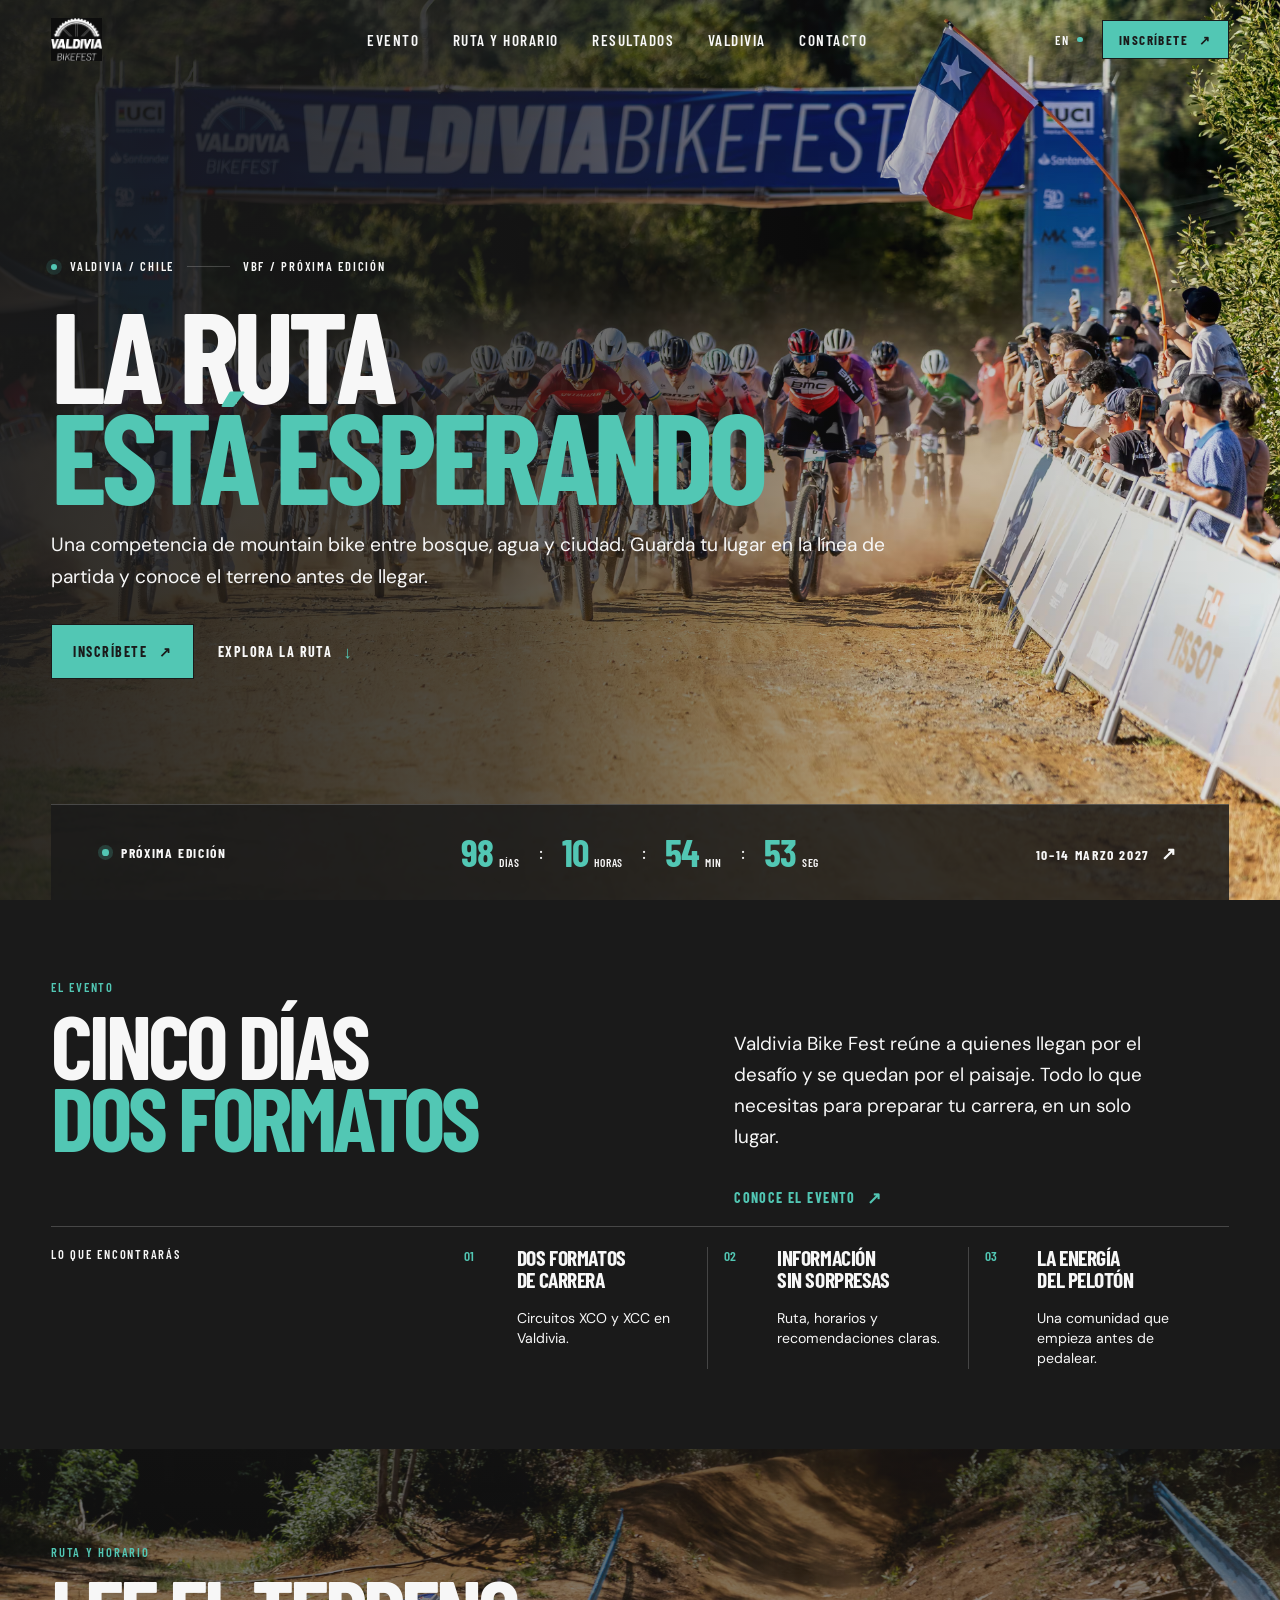
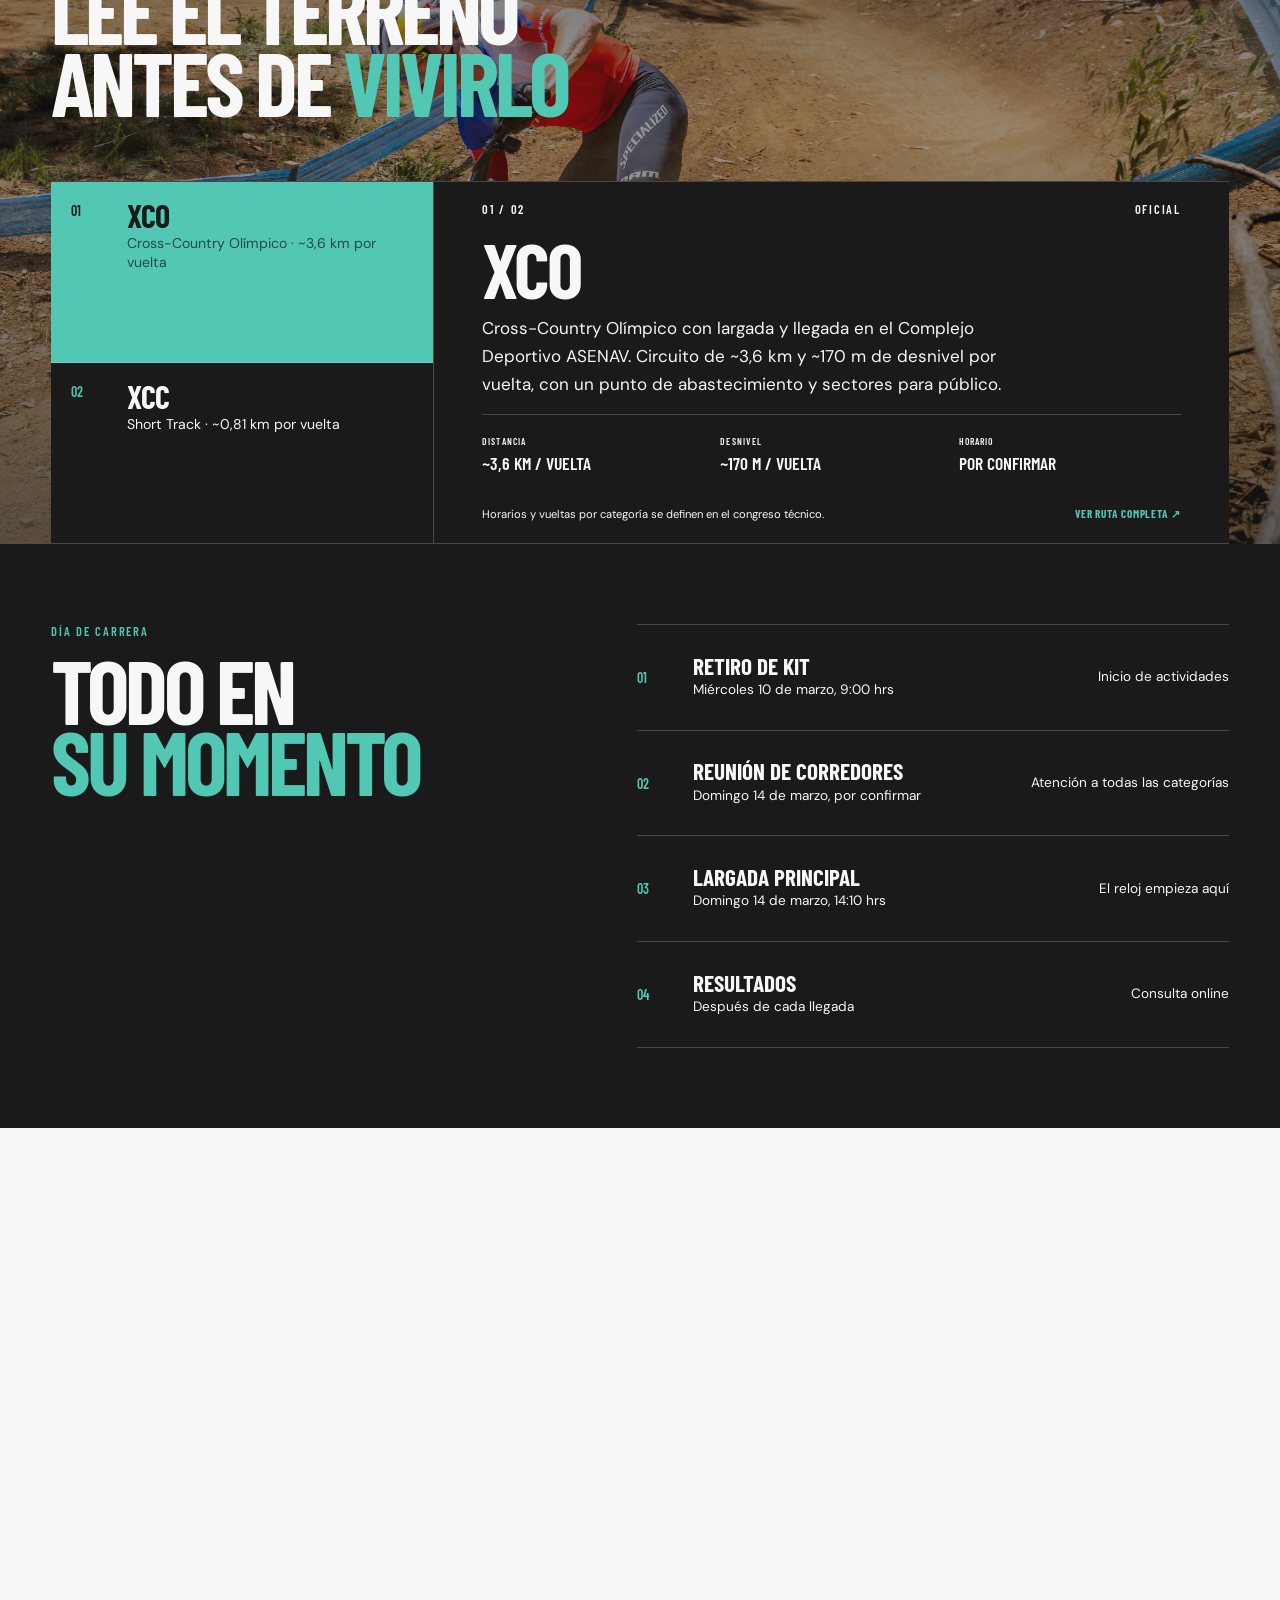
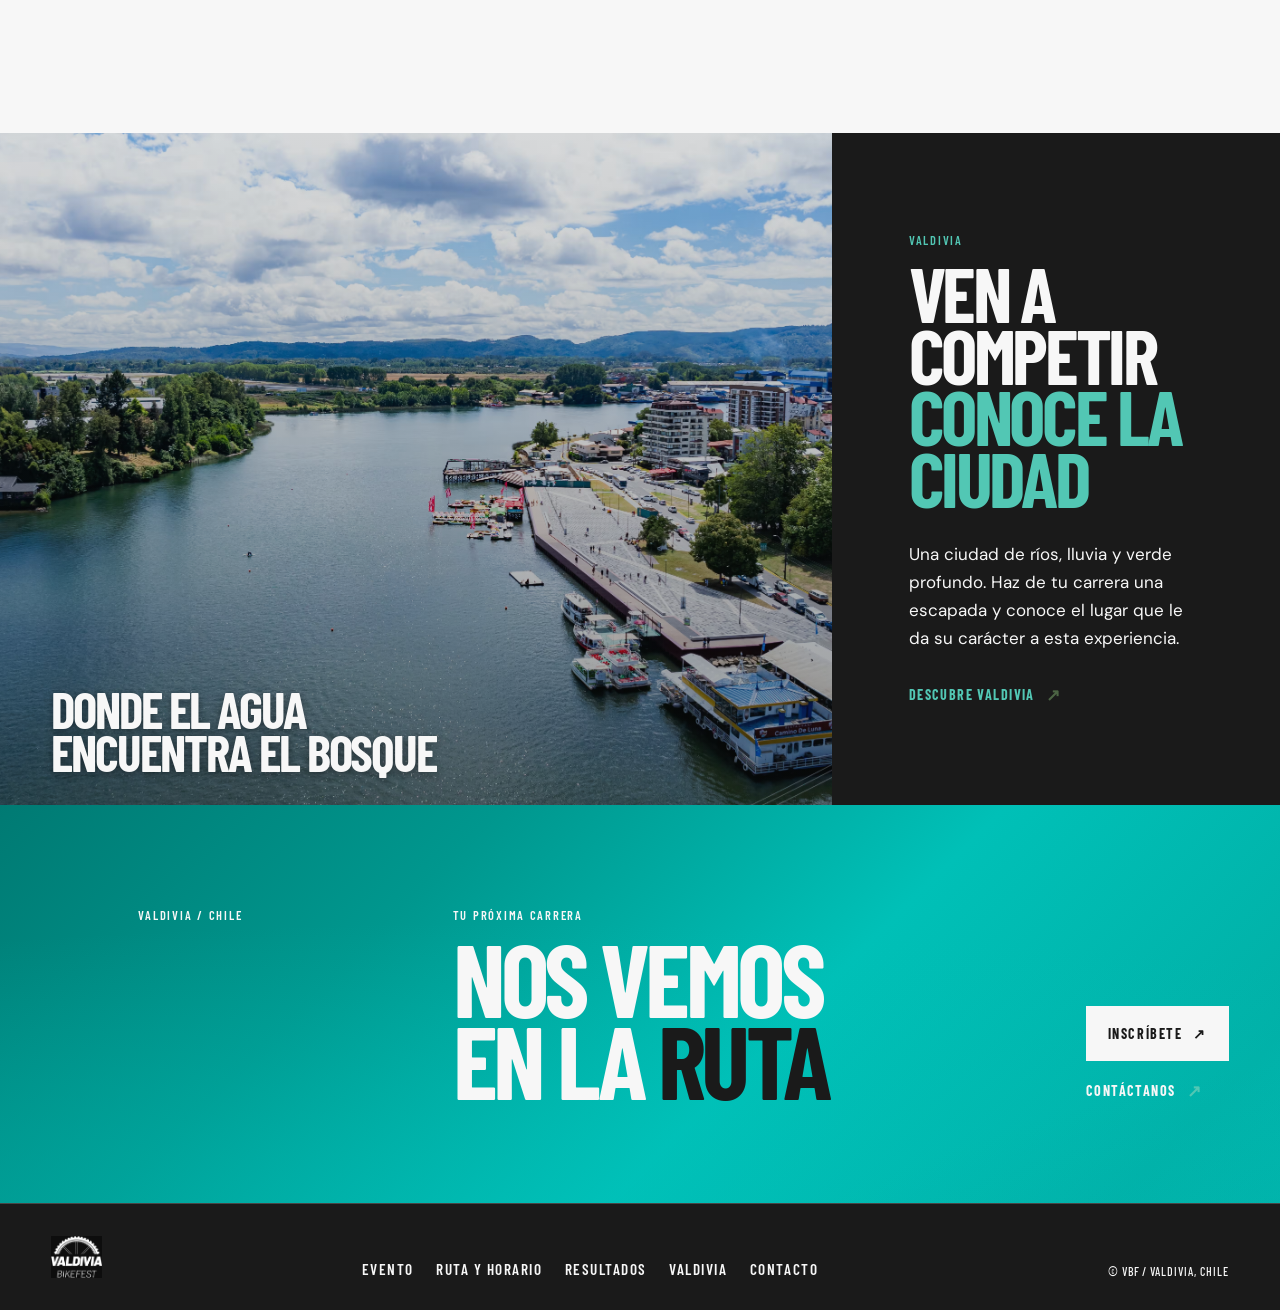
==== commit 5d1b3d0b: "Se quitan los puntos finales de los titulos de pagina y seccion" ====
--- a/index.html
+++ b/index.html
@@ -67,7 +67,7 @@
         <div class="hero-content">
           <div class="hero-copy">
             <p class="signal-line"><span class="signal-pulse"></span> Valdivia / Chile <span class="signal-rule"></span> VBF / PRÓXIMA EDICIÓN</p>
-            <h1 id="hero-title">La ruta<br><em>está esperando.</em></h1>
+            <h1 id="hero-title">La ruta<br><em>está esperando</em></h1>
             <p class="hero-intro">Una competencia de mountain bike entre bosque, agua y ciudad. Guarda tu lugar en la línea de partida y conoce el terreno antes de llegar.</p>
             <div class="hero-actions">
       <a class="button button-lime" href="https://www.eventrid.cl/eventos/mvk/valdivia-bikefest-2026" target="_blank" rel="noopener" data-registration>Inscríbete <span aria-hidden="true">↗</span></a>
@@ -87,7 +87,7 @@
       <section class="section event-section" id="evento" aria-labelledby="event-title">
         <div class="section-heading animate-on-scroll">
           <p class="section-kicker">El evento</p>
-          <h2 id="event-title">Cinco días.<br><em>Dos formatos.</em></h2>
+          <h2 id="event-title">Cinco días<br><em>Dos formatos</em></h2>
         </div>
         <div class="event-intro animate-on-scroll">
           <p class="lead-copy">Valdivia Bike Fest reúne a quienes llegan por el desafío y se quedan por el paisaje. Todo lo que necesitas para preparar tu carrera, en un solo lugar.</p>
@@ -105,7 +105,7 @@
 
       <section class="section route-section" id="ruta" aria-labelledby="route-title">
         <div class="route-header animate-on-scroll">
-          <div class="section-heading"><p class="section-kicker">Ruta y horario</p><h2 id="route-title">Lee el terreno<br>antes de <em>vivirlo.</em></h2></div>
+          <div class="section-heading"><p class="section-kicker">Ruta y horario</p><h2 id="route-title">Lee el terreno<br>antes de <em>vivirlo</em></h2></div>
         </div>
         <div class="interactive-route animate-on-scroll">
           <div class="route-controls" role="tablist" aria-label="Circuitos de la carrera">
@@ -126,7 +126,7 @@
       </section>
 
       <section class="section schedule-section" aria-labelledby="schedule-title">
-        <div class="schedule-title animate-on-scroll"><p class="section-kicker">Día de carrera</p><h2 id="schedule-title">Todo en<br><em>su momento.</em></h2></div>
+        <div class="schedule-title animate-on-scroll"><p class="section-kicker">Día de carrera</p><h2 id="schedule-title">Todo en<br><em>su momento</em></h2></div>
         <div class="schedule-list animate-on-scroll">
           <div class="schedule-row"><time>01</time><div><strong>Retiro de kit</strong><span>Miércoles 10 de marzo, 9:00 hrs</span></div><em>Inicio de actividades</em></div>
           <div class="schedule-row"><time>02</time><div><strong>Reunión de corredores</strong><span>Domingo 14 de marzo, por confirmar</span></div><em>Atención a todas las categorías</em></div>
@@ -138,7 +138,7 @@
       <section class="results-section" id="resultados" aria-labelledby="results-title">
         <div class="results-copy animate-on-scroll">
           <p class="section-kicker">Resultados</p>
-          <h2 id="results-title">La marca<br>queda <em>aquí.</em></h2>
+          <h2 id="results-title">La marca<br>queda <em>aquí</em></h2>
           <p>Cuando la carrera termine, busca tu tiempo, tu categoría y el lugar que ocupaste en el pelotón. El tablero oficial te espera en una sola pantalla.</p>
           <a class="button button-dark" href="resultados.html">Ver resultados completos <span aria-hidden="true">↗</span></a>
         </div>
@@ -155,10 +155,10 @@
           <img src="img/valdivia_4.avif" alt="" loading="lazy" class="carousel-img">
           <span class="map-phrase">DONDE EL AGUA<br>ENCUENTRA EL BOSQUE</span>
         </div>
-        <div class="valdivia-copy"><p class="section-kicker">Valdivia</p><h2 id="valdivia-title">Ven por<br>la carrera.<br><em>Quédate por<br>la ciudad.</em></h2><p>Una ciudad de ríos, lluvia y verde profundo. Haz de tu carrera una escapada y conoce el lugar que le da su carácter a esta experiencia.</p><a class="arrow-link" href="valdivia.html">Descubre Valdivia <span aria-hidden="true">↗</span></a></div>
+        <div class="valdivia-copy"><p class="section-kicker">Valdivia</p><h2 id="valdivia-title">Ven a competir<br><em>Conoce la ciudad</em></h2><p>Una ciudad de ríos, lluvia y verde profundo. Haz de tu carrera una escapada y conoce el lugar que le da su carácter a esta experiencia.</p><a class="arrow-link" href="valdivia.html">Descubre Valdivia <span aria-hidden="true">↗</span></a></div>
       </section>
 
-      <section class="final-cta" id="contacto" aria-labelledby="contact-title"><div class="final-cta-inner"><div class="cta-coordinate">VALDIVIA / CHILE</div><div><p class="section-kicker">Tu próxima carrera</p><h2 id="contact-title">Nos vemos<br>en la <em>ruta.</em></h2></div><div class="cta-actions"><a class="button button-lime" href="https://www.eventrid.cl/eventos/mvk/valdivia-bikefest-2026" target="_blank" rel="noopener" data-registration>Inscríbete <span aria-hidden="true">↗</span></a><a class="text-link text-link-light" href="contacto.html">Contáctanos <span aria-hidden="true">↗</span></a></div></div></section>
+      <section class="final-cta" id="contacto" aria-labelledby="contact-title"><div class="final-cta-inner"><div class="cta-coordinate">VALDIVIA / CHILE</div><div><p class="section-kicker">Tu próxima carrera</p><h2 id="contact-title">Nos vemos<br>en la <em>ruta</em></h2></div><div class="cta-actions"><a class="button button-lime" href="https://www.eventrid.cl/eventos/mvk/valdivia-bikefest-2026" target="_blank" rel="noopener" data-registration>Inscríbete <span aria-hidden="true">↗</span></a><a class="text-link text-link-light" href="contacto.html">Contáctanos <span aria-hidden="true">↗</span></a></div></div></section>
     </main>
 
     <footer class="site-footer"><a class="wordmark footer-wordmark" href="index.html"><img class="wordmark-logo" src="img/logo%20cropped.png" alt="Valdivia Bike Fest"></a><div class="footer-links"><a href="evento.html">Evento</a><a href="ruta.html">Ruta y horario</a><a href="resultados.html">Resultados</a><a href="valdivia.html">Valdivia</a><a href="contacto.html">Contacto</a></div><div class="footer-meta"><span>© VBF / Valdivia, Chile</span></div></footer>
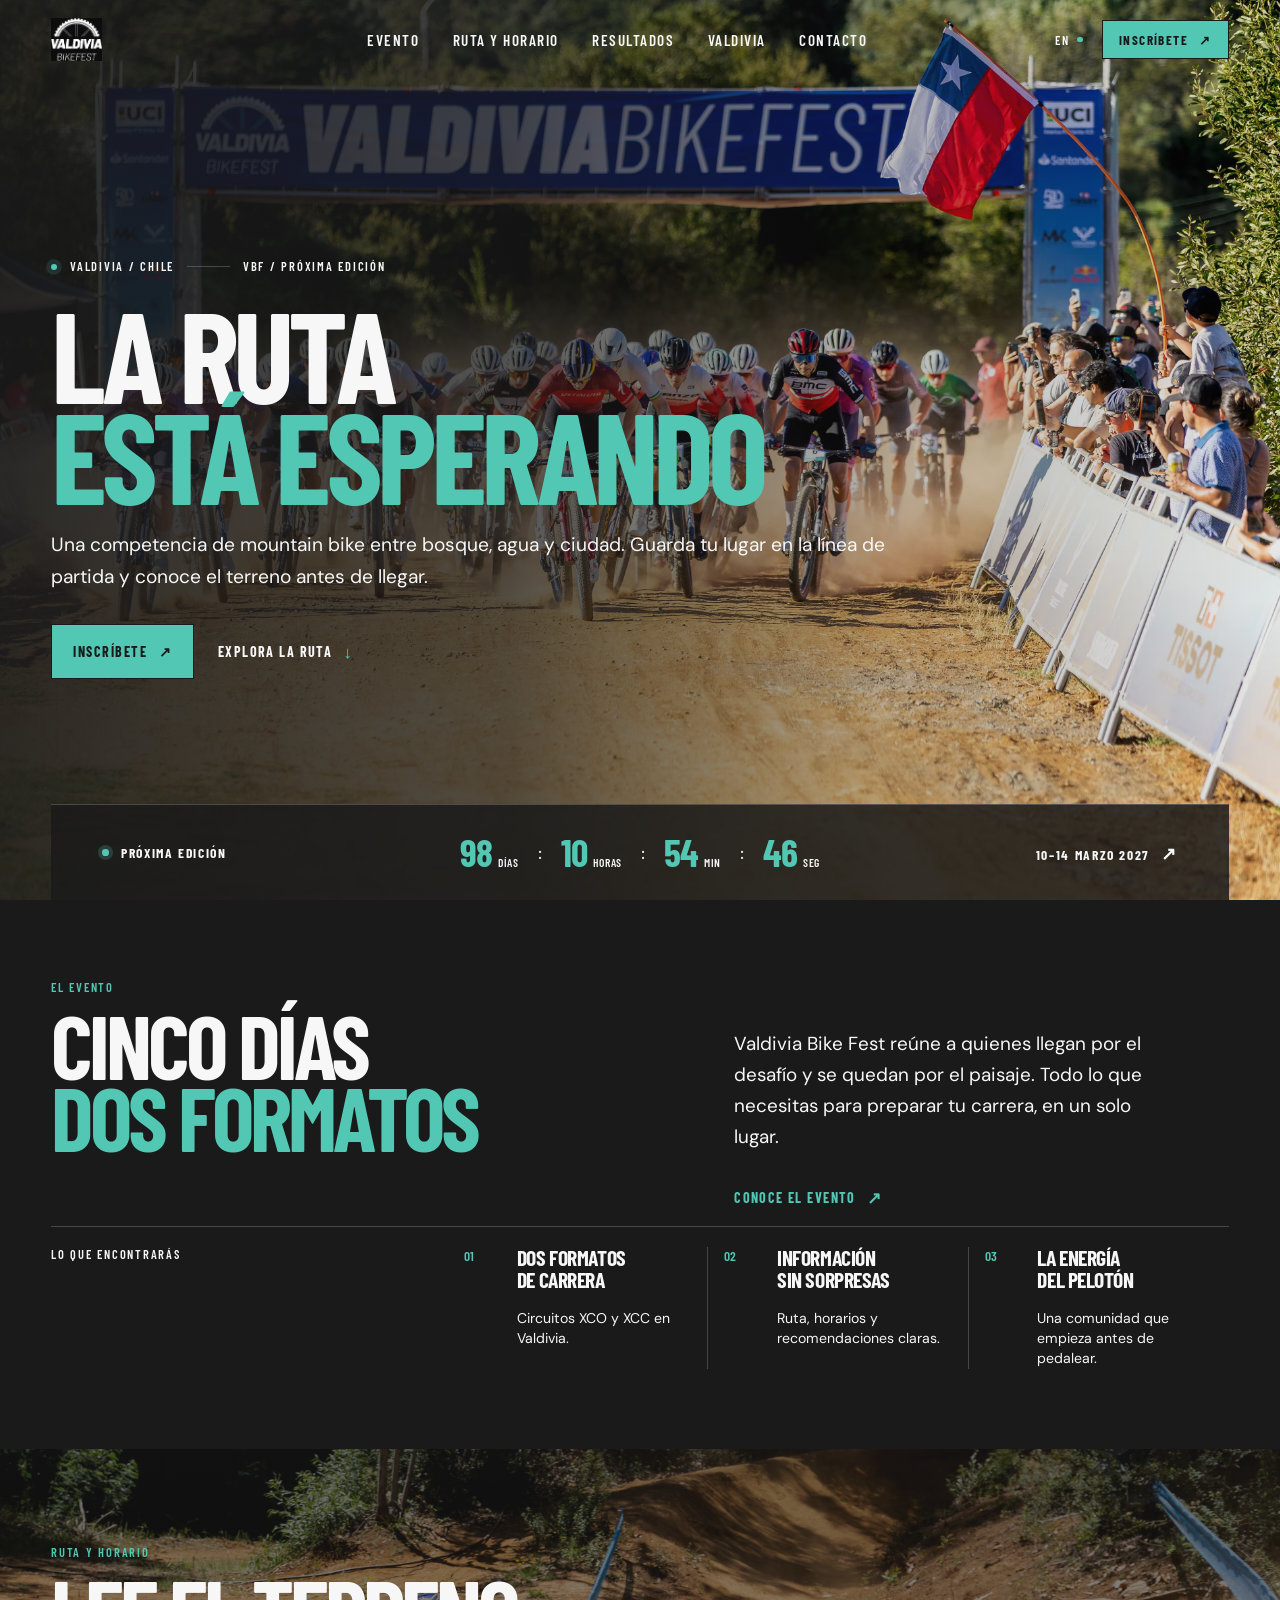
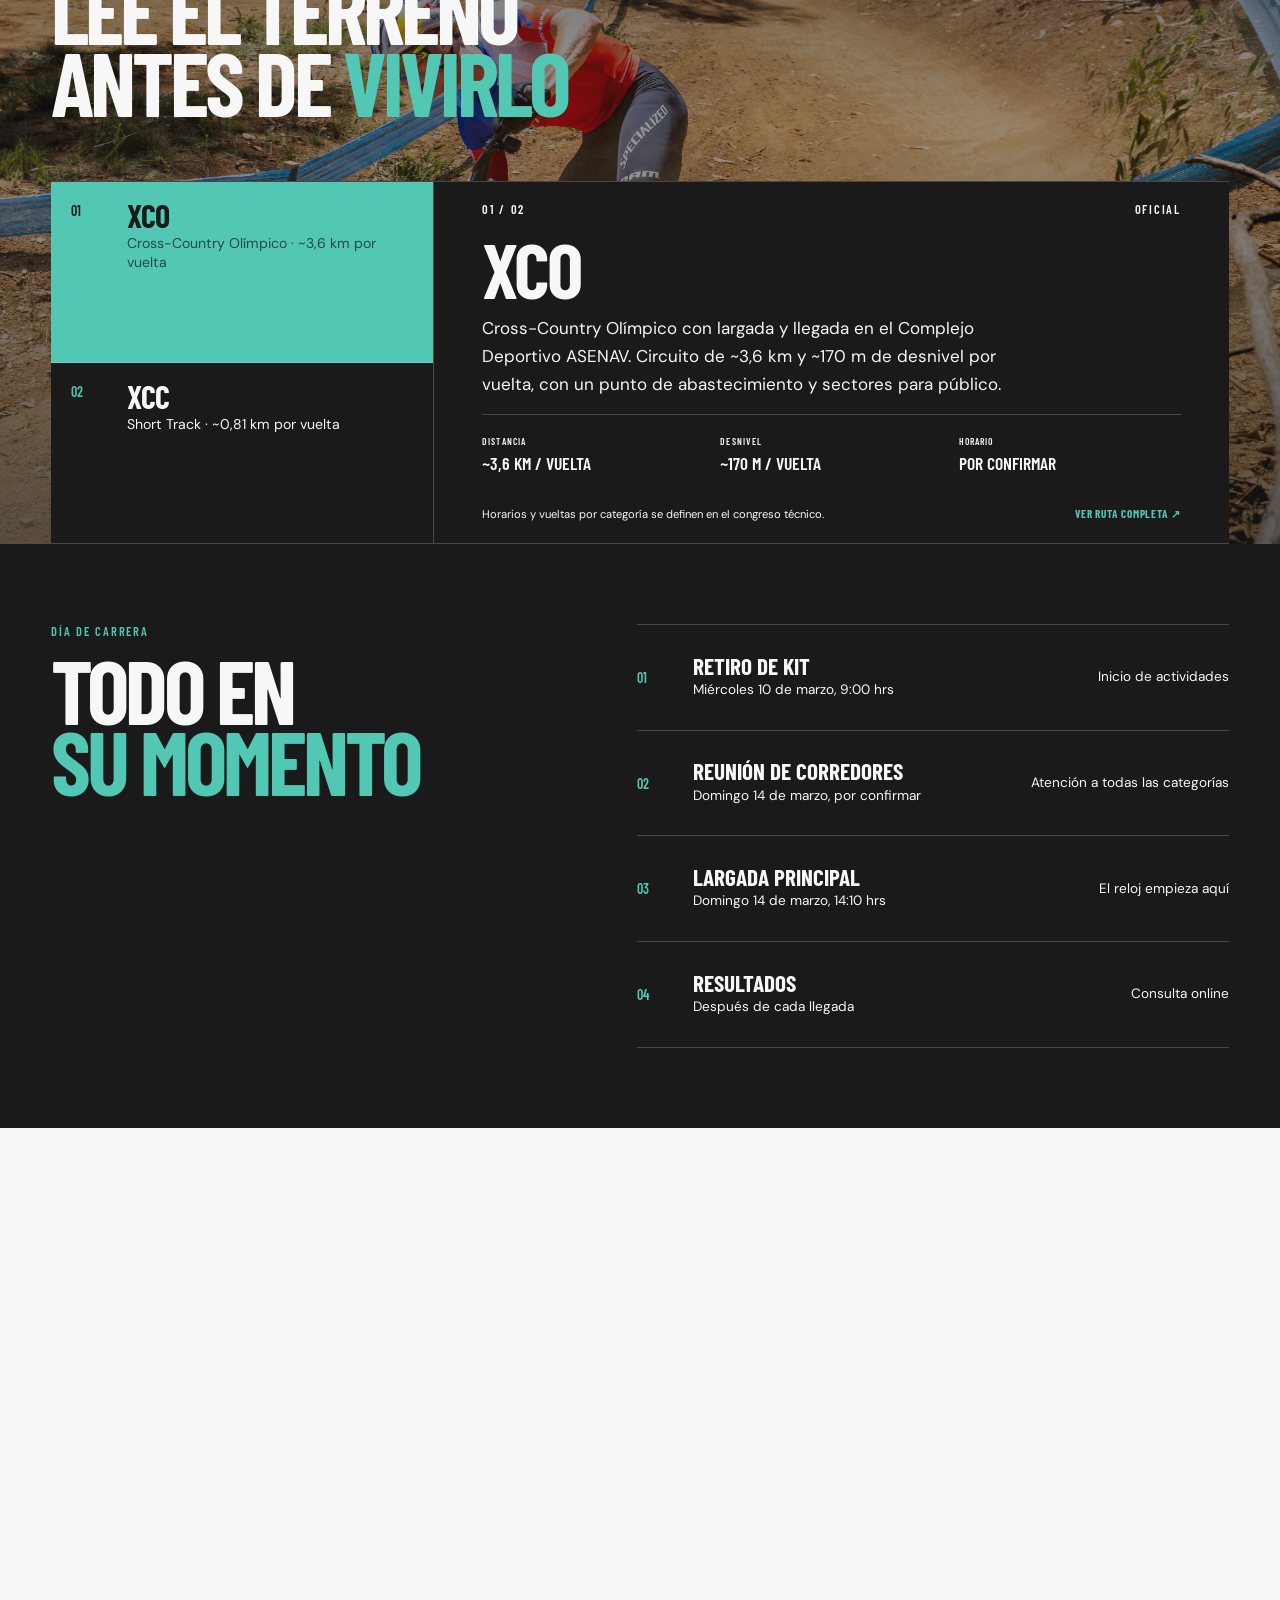
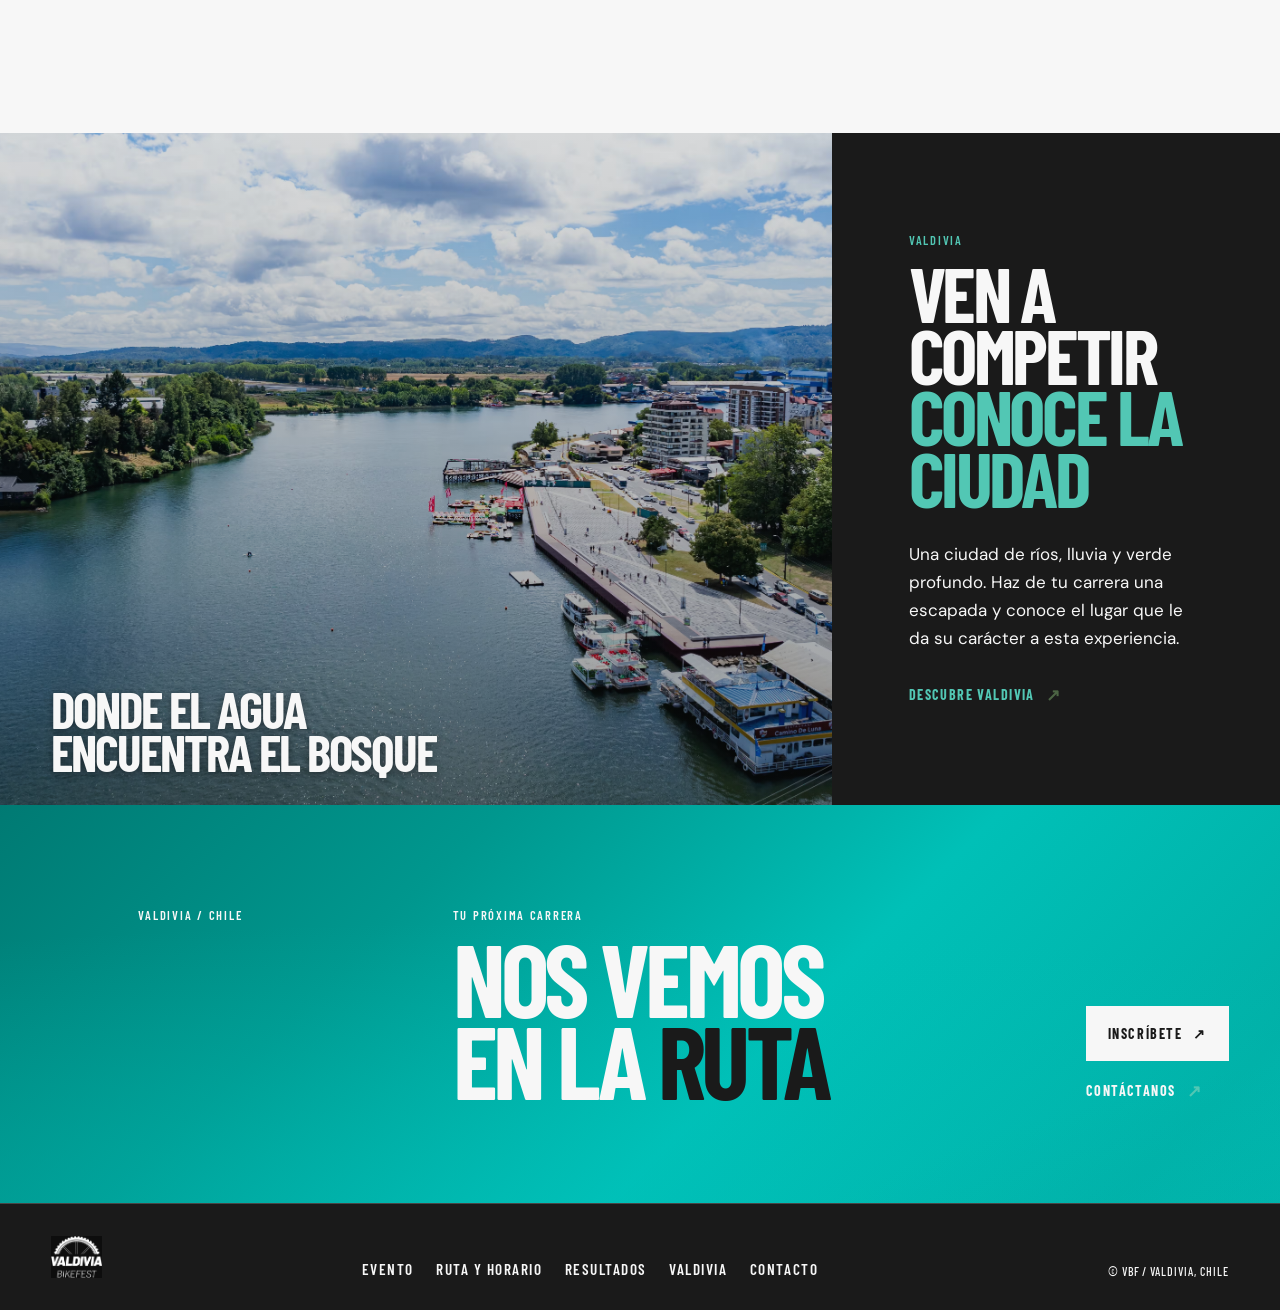
==== commit 2ec3f5f6: "se añade unicode para visualizacion de icono como texto, en iphone visualizaba emoji" ====
--- a/index.html
+++ b/index.html
@@ -44,7 +44,7 @@
       </nav>
       <div class="header-actions">
         <button class="language-toggle" type="button" aria-label="Cambiar idioma" data-language-toggle><span data-language-label>EN</span><span class="language-dot"></span></button>
-        <a class="button button-small button-lime" href="https://www.eventrid.cl/eventos/mvk/valdivia-bikefest-2026" target="_blank" rel="noopener" data-registration>Inscríbete <span aria-hidden="true">↗</span></a>
+        <a class="button button-small button-lime" href="https://www.eventrid.cl/eventos/mvk/valdivia-bikefest-2026" target="_blank" rel="noopener" data-registration>Inscríbete <span aria-hidden="true">↗&#xFE0E;</span></a>
         <button class="menu-toggle" type="button" aria-expanded="false" aria-controls="mobile-menu" aria-label="Abrir menú"><span></span><span></span></button>
       </div>
     </header>
@@ -57,7 +57,7 @@
         <a href="#valdivia">Valdivia</a>
         <a href="#contacto">Contacto</a>
       </nav>
-              <a class="button button-lime" href="https://www.eventrid.cl/eventos/mvk/valdivia-bikefest-2026" target="_blank" rel="noopener" data-registration>Inscríbete <span aria-hidden="true">↗</span></a>
+              <a class="button button-lime" href="https://www.eventrid.cl/eventos/mvk/valdivia-bikefest-2026" target="_blank" rel="noopener" data-registration>Inscríbete <span aria-hidden="true">↗&#xFE0E;</span></a>
     </div>
     <div class="menu-backdrop"></div>
 
@@ -70,8 +70,8 @@
             <h1 id="hero-title">La ruta<br><em>está esperando</em></h1>
             <p class="hero-intro">Una competencia de mountain bike entre bosque, agua y ciudad. Guarda tu lugar en la línea de partida y conoce el terreno antes de llegar.</p>
             <div class="hero-actions">
-      <a class="button button-lime" href="https://www.eventrid.cl/eventos/mvk/valdivia-bikefest-2026" target="_blank" rel="noopener" data-registration>Inscríbete <span aria-hidden="true">↗</span></a>
-              <a class="text-link" href="#ruta">Explora la ruta <span aria-hidden="true">↓</span></a>
+      <a class="button button-lime" href="https://www.eventrid.cl/eventos/mvk/valdivia-bikefest-2026" target="_blank" rel="noopener" data-registration>Inscríbete <span aria-hidden="true">↗&#xFE0E;</span></a>
+              <a class="text-link" href="#ruta">Explora la ruta <span aria-hidden="true">↓&#xFE0E;</span></a>
             </div>
           </div>
         </div>
@@ -80,7 +80,7 @@
           <div class="countdown" data-countdown data-date="2027-03-14T14:10:00-03:00">
             <div><strong data-days>--</strong><span data-i18n="days">días</span></div><b>:</b><div><strong data-hours>--</strong><span data-i18n="hours">horas</span></div><b>:</b><div><strong data-minutes>--</strong><span data-i18n="minutes">min</span></div><b>:</b><div><strong data-seconds>--</strong><span data-i18n="seconds">seg</span></div>
           </div>
-          <div class="status-message" data-countdown-message>10–14 marzo 2027 <span aria-hidden="true">↗</span></div>
+          <div class="status-message" data-countdown-message>10–14 marzo 2027 <span aria-hidden="true">↗&#xFE0E;</span></div>
         </div>
       </section>
 
@@ -91,7 +91,7 @@
         </div>
         <div class="event-intro animate-on-scroll">
           <p class="lead-copy">Valdivia Bike Fest reúne a quienes llegan por el desafío y se quedan por el paisaje. Todo lo que necesitas para preparar tu carrera, en un solo lugar.</p>
-          <a class="arrow-link" href="evento.html">Conoce el evento <span aria-hidden="true">↗</span></a>
+          <a class="arrow-link" href="evento.html">Conoce el evento <span aria-hidden="true">↗&#xFE0E;</span></a>
         </div>
         <div class="event-grid animate-on-scroll">
           <div class="event-grid-label">LO QUE ENCONTRARÁS</div>
@@ -119,7 +119,7 @@
             </div>
             <div class="route-detail-footer">
               <div class="route-data"><div><span>distancia</span><strong data-route-distance>~3,6 km / vuelta</strong></div><div><span>desnivel</span><strong data-route-elevation>~170 m / vuelta</strong></div><div><span>horario</span><strong data-route-time>por confirmar</strong></div></div>
-              <div class="detail-footer"><span>Horarios y vueltas por categoría se definen en el congreso técnico.</span><a href="ruta.html">Ver ruta completa <span aria-hidden="true">↗</span></a></div>
+              <div class="detail-footer"><span>Horarios y vueltas por categoría se definen en el congreso técnico.</span><a href="ruta.html">Ver ruta completa <span aria-hidden="true">↗&#xFE0E;</span></a></div>
             </div>
           </div>
         </div>
@@ -140,7 +140,7 @@
           <p class="section-kicker">Resultados</p>
           <h2 id="results-title">La marca<br>queda <em>aquí</em></h2>
           <p>Cuando la carrera termine, busca tu tiempo, tu categoría y el lugar que ocupaste en el pelotón. El tablero oficial te espera en una sola pantalla.</p>
-          <a class="button button-dark" href="resultados.html">Ver resultados completos <span aria-hidden="true">↗</span></a>
+          <a class="button button-dark" href="resultados.html">Ver resultados completos <span aria-hidden="true">↗&#xFE0E;</span></a>
         </div>
         <div class="results-images animate-on-scroll">
           <img src="img/meta.avif" alt="Meta de la competencia" loading="lazy">
@@ -155,10 +155,10 @@
           <img src="img/valdivia_4.avif" alt="" loading="lazy" class="carousel-img">
           <span class="map-phrase">DONDE EL AGUA<br>ENCUENTRA EL BOSQUE</span>
         </div>
-        <div class="valdivia-copy"><p class="section-kicker">Valdivia</p><h2 id="valdivia-title">Ven a competir<br><em>Conoce la ciudad</em></h2><p>Una ciudad de ríos, lluvia y verde profundo. Haz de tu carrera una escapada y conoce el lugar que le da su carácter a esta experiencia.</p><a class="arrow-link" href="valdivia.html">Descubre Valdivia <span aria-hidden="true">↗</span></a></div>
+        <div class="valdivia-copy"><p class="section-kicker">Valdivia</p><h2 id="valdivia-title">Ven a competir<br><em>Conoce la ciudad</em></h2><p>Una ciudad de ríos, lluvia y verde profundo. Haz de tu carrera una escapada y conoce el lugar que le da su carácter a esta experiencia.</p><a class="arrow-link" href="valdivia.html">Descubre Valdivia <span aria-hidden="true">↗&#xFE0E;</span></a></div>
       </section>
 
-      <section class="final-cta" id="contacto" aria-labelledby="contact-title"><div class="final-cta-inner"><div class="cta-coordinate">VALDIVIA / CHILE</div><div><p class="section-kicker">Tu próxima carrera</p><h2 id="contact-title">Nos vemos<br>en la <em>ruta</em></h2></div><div class="cta-actions"><a class="button button-lime" href="https://www.eventrid.cl/eventos/mvk/valdivia-bikefest-2026" target="_blank" rel="noopener" data-registration>Inscríbete <span aria-hidden="true">↗</span></a><a class="text-link text-link-light" href="contacto.html">Contáctanos <span aria-hidden="true">↗</span></a></div></div></section>
+      <section class="final-cta" id="contacto" aria-labelledby="contact-title"><div class="final-cta-inner"><div class="cta-coordinate">VALDIVIA / CHILE</div><div><p class="section-kicker">Tu próxima carrera</p><h2 id="contact-title">Nos vemos<br>en la <em>ruta</em></h2></div><div class="cta-actions"><a class="button button-lime" href="https://www.eventrid.cl/eventos/mvk/valdivia-bikefest-2026" target="_blank" rel="noopener" data-registration>Inscríbete <span aria-hidden="true">↗&#xFE0E;</span></a><a class="text-link text-link-light" href="contacto.html">Contáctanos <span aria-hidden="true">↗&#xFE0E;</span></a></div></div></section>
     </main>
 
     <footer class="site-footer"><a class="wordmark footer-wordmark" href="index.html"><img class="wordmark-logo" src="img/logo%20cropped.png" alt="Valdivia Bike Fest"></a><div class="footer-links"><a href="evento.html">Evento</a><a href="ruta.html">Ruta y horario</a><a href="resultados.html">Resultados</a><a href="valdivia.html">Valdivia</a><a href="contacto.html">Contacto</a></div><div class="footer-meta"><span>© VBF / Valdivia, Chile</span></div></footer>
--- a/styles.css
+++ b/styles.css
@@ -723,8 +723,8 @@
   .route-event-grid { grid-template-columns: 1fr; }
   .route-event-item { border-right: 0; }
   /* Event page mobile */
-  .hero-organizers-wrap { min-height: auto; }
-  .event-hero { height: calc(100vh - 22.5rem); min-height: 0; align-items: flex-end; padding-block: 5rem 3rem; }
+  .hero-organizers-wrap { min-height: auto; display: block; }
+  .event-hero { height: auto; min-height: 55vh; align-items: flex-start; padding-bottom: 3rem; }
   .event-schedule-row { grid-template-columns: 2.5rem 1fr; gap: .8rem; padding-block: 1rem; }
   .event-schedule-row .schedule-status { grid-column: 2; justify-self: start; }
   .event-categories-grid { grid-template-columns: 1fr; }
